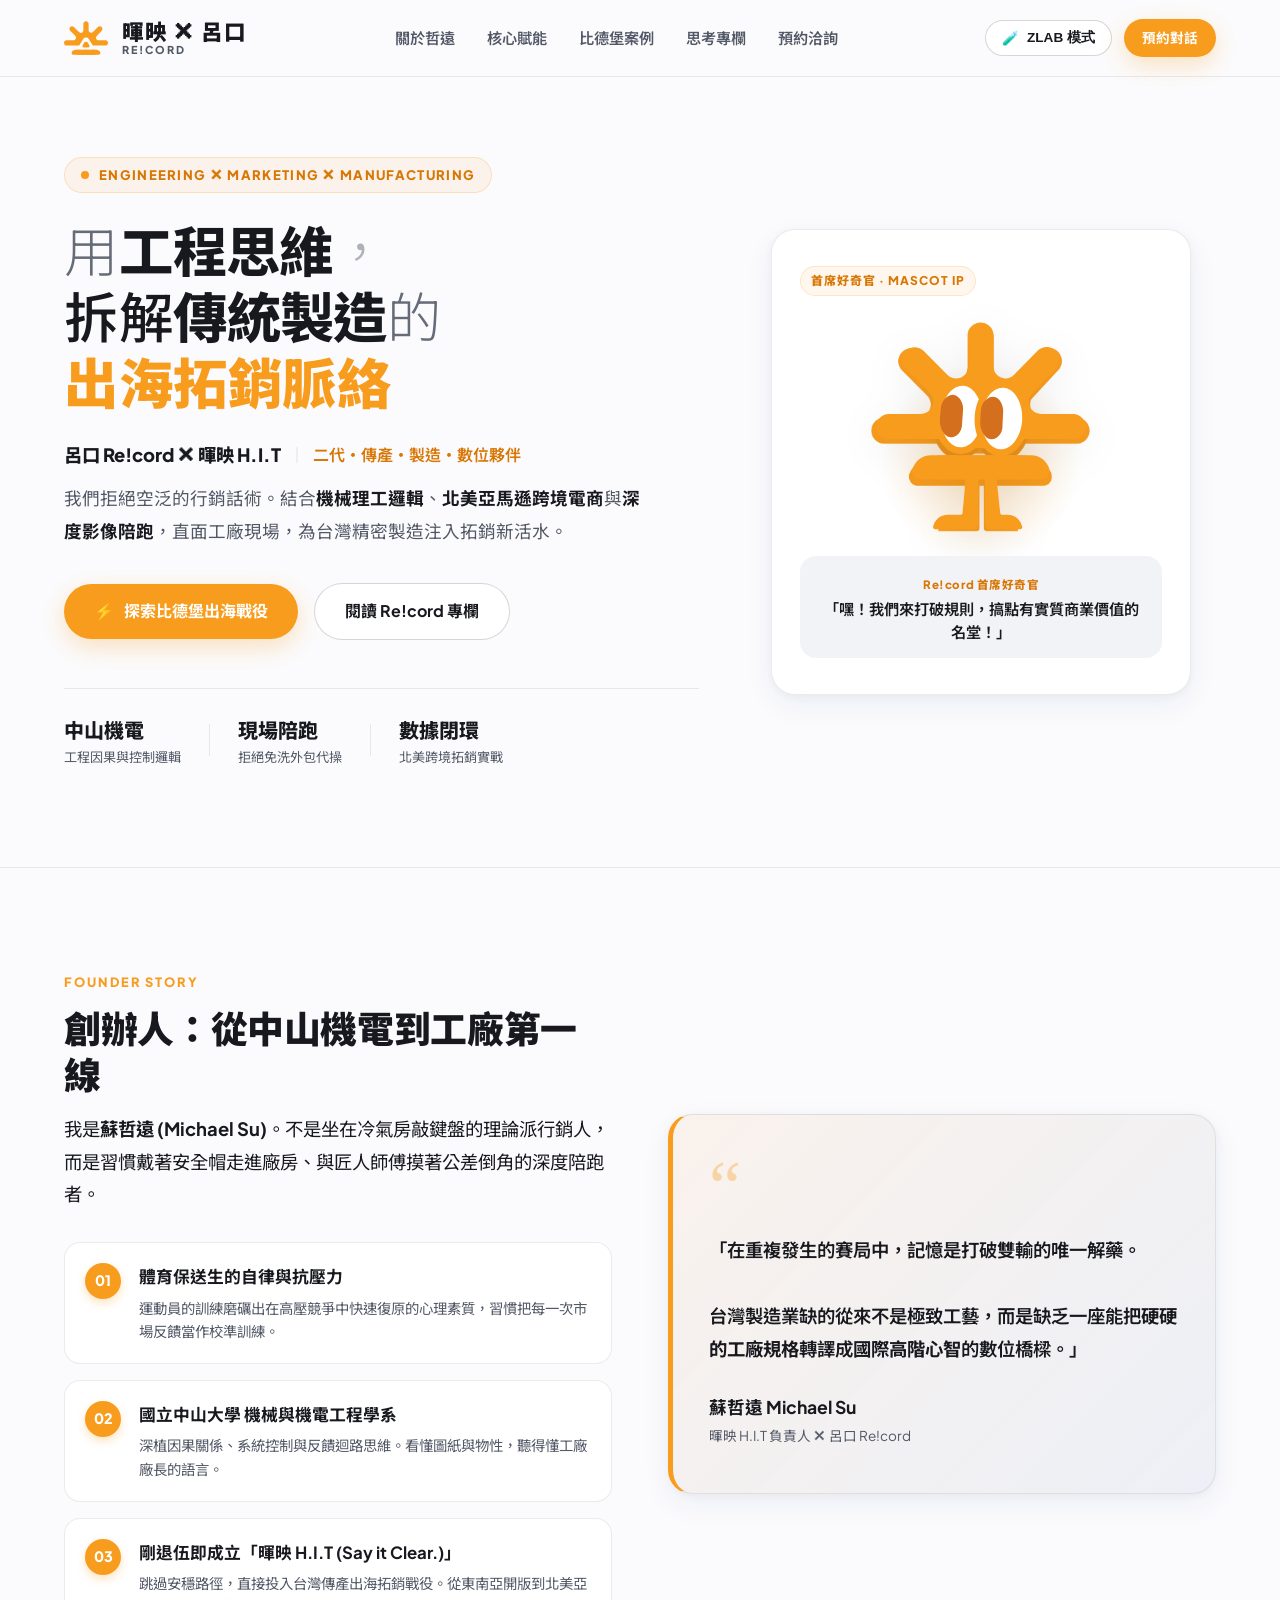
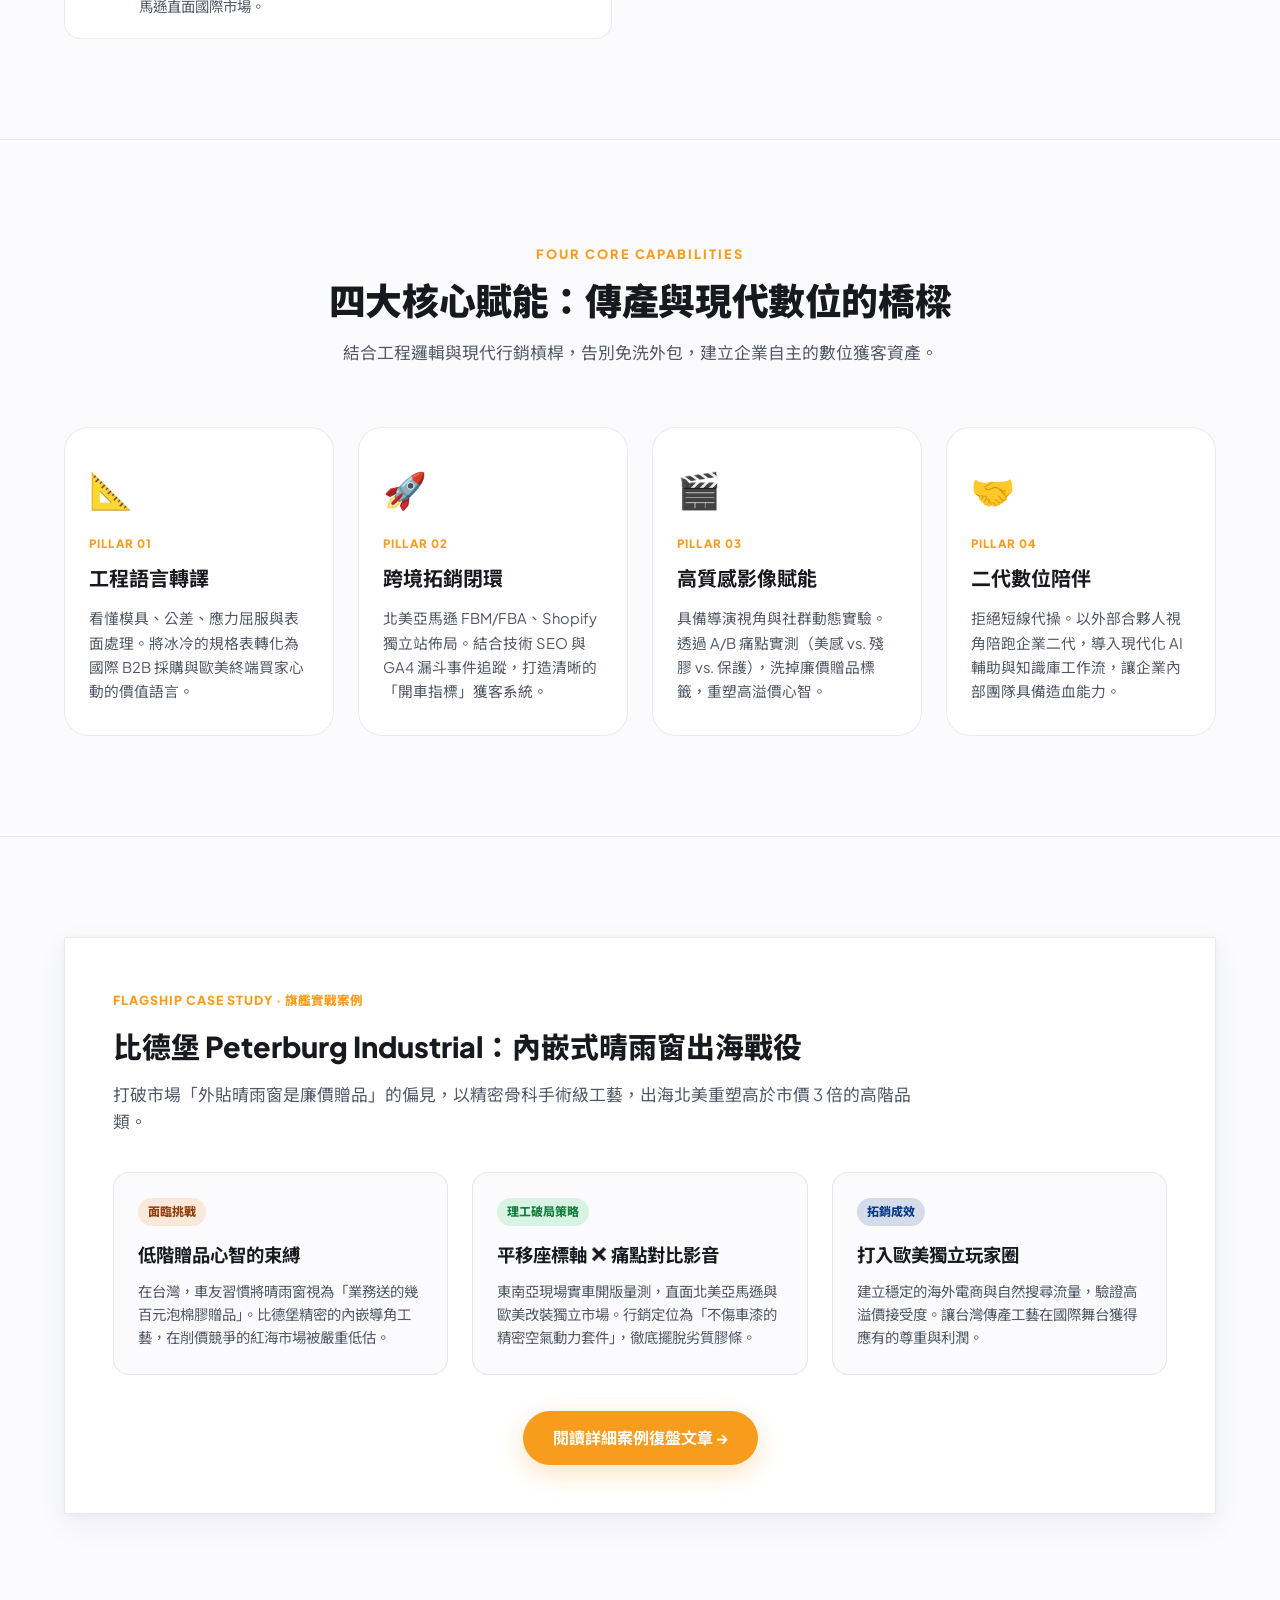
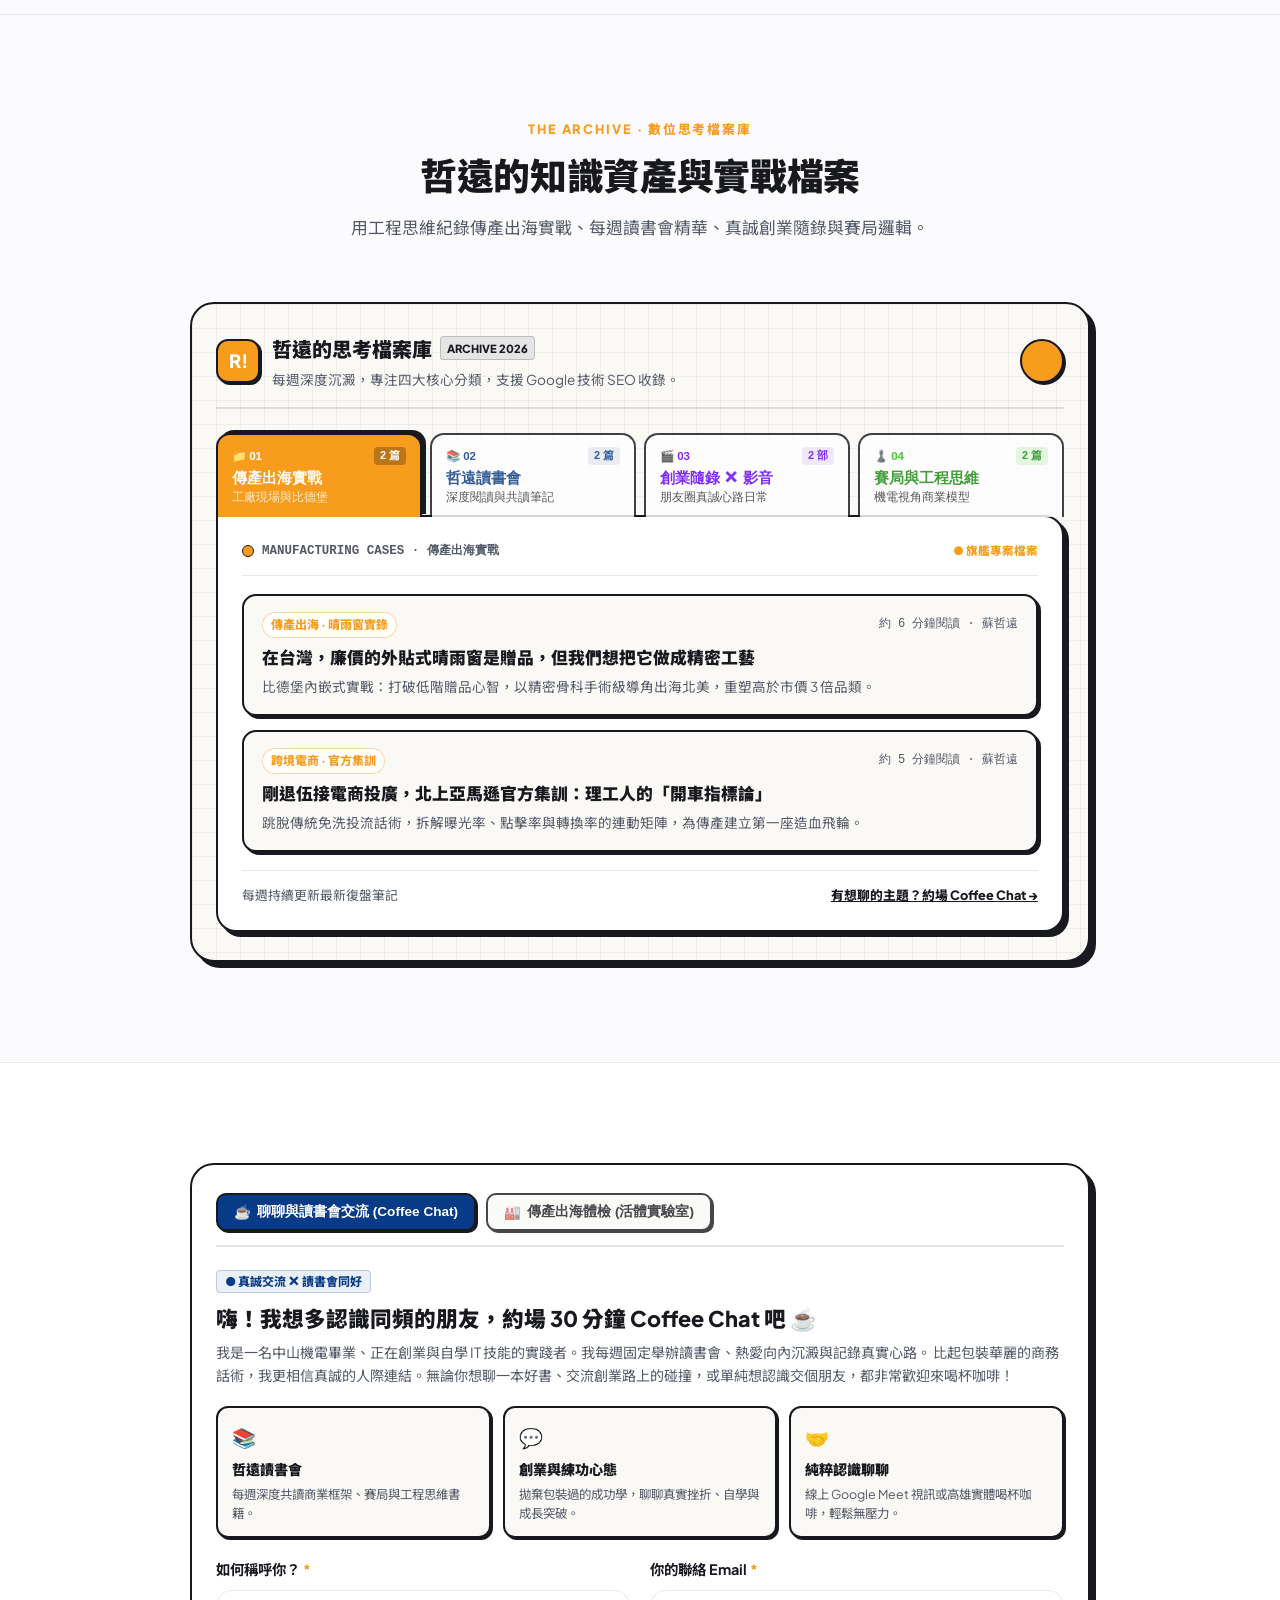
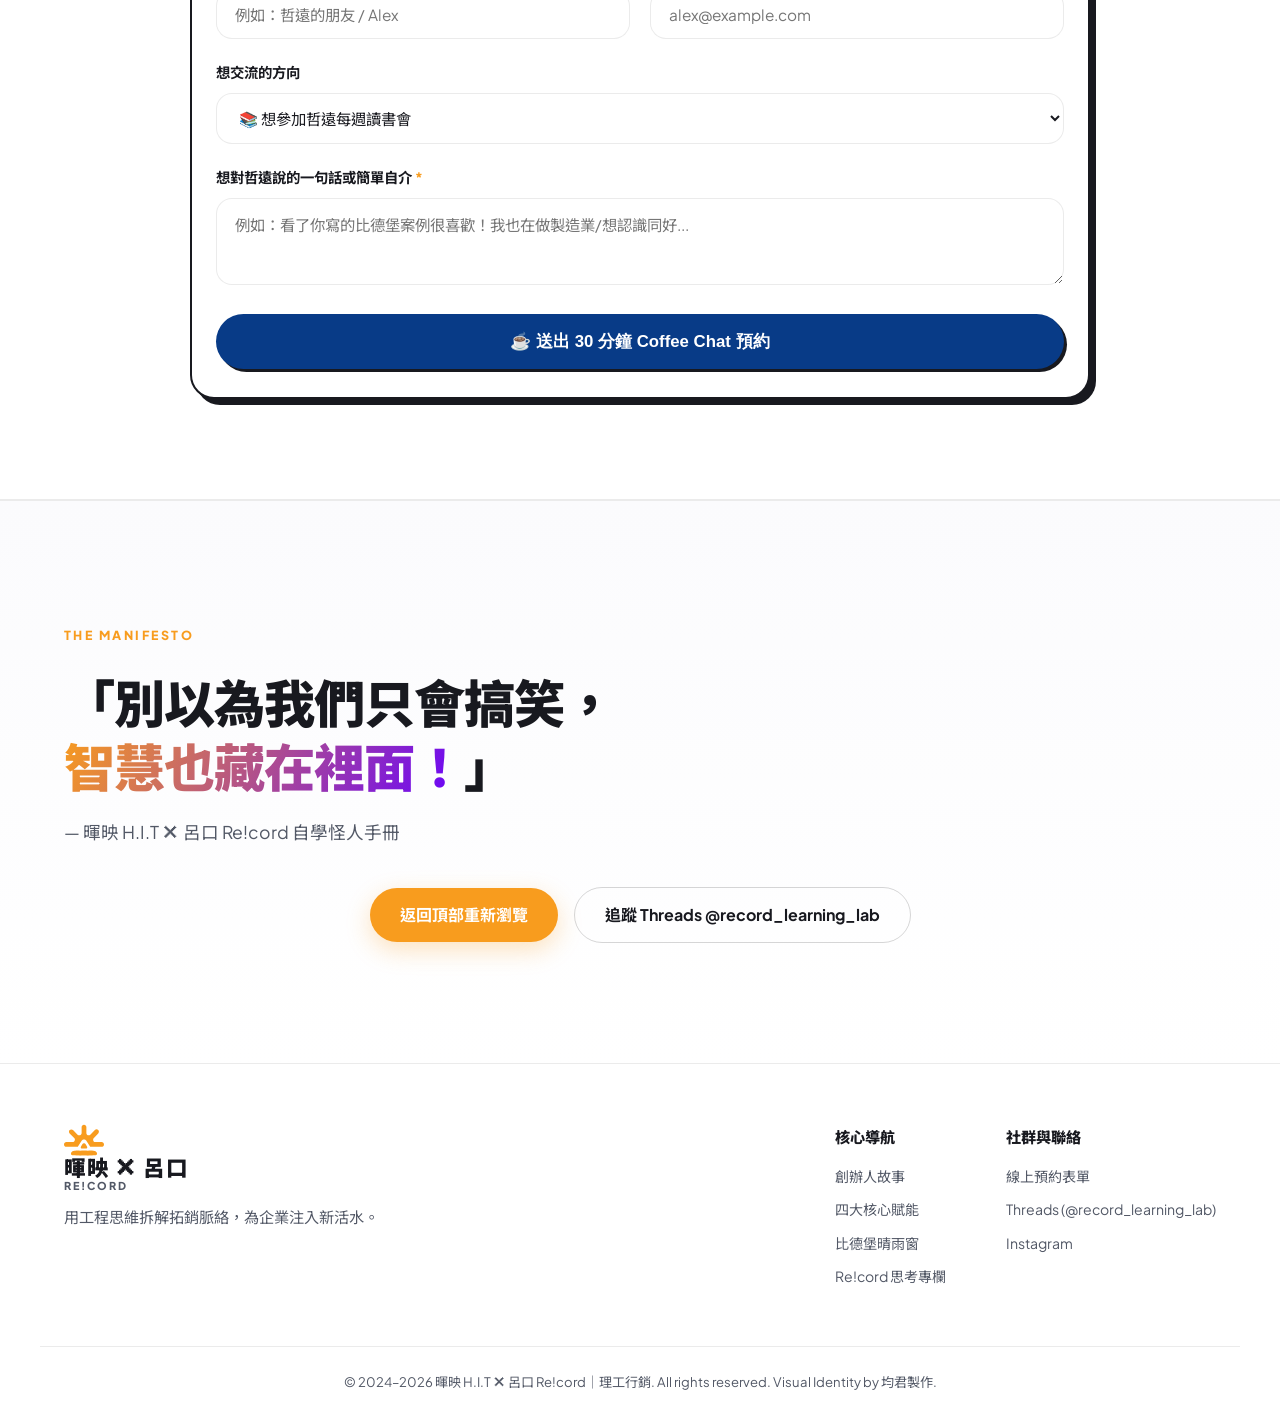
==== index.html @ 62c05c5e "feat: 升級純靜態檔案庫卡片與行動版極致排版，完善文章撰寫模板與防快取標籤" ====
<!DOCTYPE html>
<html lang="zh-TW" data-theme="default">
<head>
  <!-- Google tag (gtag.js) -->
  <script async src="https://www.googletagmanager.com/gtag/js?id=G-DYWP7N2YR2"></script>
  <script>
    window.dataLayer = window.dataLayer || [];
    function gtag(){dataLayer.push(arguments);}
    gtag('js', new Date());

    gtag('config', 'G-DYWP7N2YR2');
  </script>

  <meta charset="UTF-8">
  <meta name="viewport" content="width=device-width, initial-scale=1.0">
  <title>暉映 H.I.T ✕ 呂口 Re!cord ｜ 用工程思維拆解傳統製造出海脈絡 · 蘇哲遠</title>
  <meta name="description" content="呂口 Re!cord（蘇哲遠）與暉映 H.I.T 官方基地。結合中山機電理工邏輯、北美亞馬遜跨境電商與深度影像陪跑，為台灣傳產製造業注入拓銷新活水。">
  <meta name="keywords" content="理工行銷, 呂口, Re!cord, 蘇哲遠, 暉映 HIT, 傳產轉型, 亞馬遜出海, 比德堡晴雨窗, 製造業行銷">
  <meta name="robots" content="index, follow, max-image-preview:large">
  <link rel="canonical" href="https://michael040448-record.github.io/hueiin-return/">
  
  <!-- Open Graph / 社群分享標籤 -->
  <meta property="og:type" content="website">
  <meta property="og:url" content="https://michael040448-record.github.io/hueiin-return/">
  <meta property="og:title" content="暉映 H.I.T ✕ 呂口 Re!cord ｜ 用工程思維拆解傳統製造出海脈絡">
  <meta property="og:description" content="結合機械工程邏輯、北美亞馬遜跨境電商與深度影像陪跑，為台灣傳統製造業注入拓銷新活水。">
  <meta property="og:site_name" content="呂口 Re!cord ✕ 暉映 H.I.T">
  <meta property="og:image" content="https://michael040448-record.github.io/hueiin-return/ip%20orange-02.png">

  <!-- Google 搜尋結構化資料 (JSON-LD) -->
  <script type="application/ld+json">
  {
    "@context": "https://schema.org",
    "@type": "ProfessionalService",
    "name": "暉映 H.I.T ✕ 呂口 Re!cord",
    "alternateName": "HUEIIN TURN",
    "url": "https://michael040448-record.github.io/hueiin-return/",
    "logo": "https://michael040448-record.github.io/hueiin-return/logo_official.svg",
    "image": "https://michael040448-record.github.io/hueiin-return/ip%20orange-02.png",
    "description": "結合機械工程邏輯、北美亞馬遜跨境電商與深度影像陪跑，為台灣傳統製造業注入拓銷新活水。",
    "founder": {
      "@type": "Person",
      "name": "蘇哲遠",
      "alternateName": "Michael Su",
      "jobTitle": "暉映 H.I.T 負責人 / 理工行銷顧問"
    },
    "sameAs": [
      "https://www.threads.com/@record_learning_lab",
      "https://www.instagram.com/record_learning_lab"
    ]
  }
  </script>

  <link rel="preconnect" href="https://fonts.googleapis.com">
  <link rel="preconnect" href="https://fonts.gstatic.com" crossorigin>
  <link href="https://fonts.googleapis.com/css2?family=Noto+Sans+TC:wght@300;400;500;700;900&family=Plus+Jakarta+Sans:wght@400;500;600;700;800;900&display=swap" rel="stylesheet">
  <link rel="stylesheet" href="style.css?v=20260929_03">
  <!-- 預先載入首屏吉祥物標準圖片 (LCP 最佳化加速) -->
  <link rel="preload" as="image" href="mascot-lcp.png" fetchpriority="high">
</head>
<body>

  <!-- 頂部導覽列 -->
  <header class="navbar" id="navbar">
    <div class="container nav-container">
      <a href="#" class="nav-logo" aria-label="暉映 H.I.T 首頁">
        <svg class="brand-symbol" viewBox="0 0 339.33 258.83">
          <use href="#logoDef" />
        </svg>
        <div class="logo-text-group">
          <span class="logo-cn">暉映 ✕ 呂口</span>
          <span class="logo-en">RE!CORD</span>
        </div>
      </a>

      <nav class="nav-menu" id="navMenu">
        <a href="#about" class="nav-link">關於哲遠</a>
        <a href="#services" class="nav-link">核心賦能</a>
        <a href="#casestudy" class="nav-link">比德堡案例</a>
        <a href="#records" class="nav-link">思考專欄</a>
        <a href="#contact" class="nav-link">預約洽詢</a>
        <a href="#contact" class="btn btn-primary btn-sm mobile-menu-cta">預約對話</a>
      </nav>

      <div class="nav-actions">
        <!-- 雙模式切換按鈕 -->
        <button id="themeToggle" class="theme-toggle-btn" title="切換日常模式 / ZLAB 實驗室模式" aria-label="切換主題模式">
          <span class="toggle-icon">🧪</span>
          <span class="toggle-text">ZLAB 模式</span>
        </button>
        <a href="#contact" class="btn btn-primary btn-sm nav-cta-btn">
          預約對話
        </a>
        <button class="mobile-menu-toggle" id="mobileToggle" aria-label="開啟選單">
          <span></span><span></span><span></span>
        </button>
      </div>
    </div>
  </header>

  <main>
    <!-- HERO 主視覺區塊 -->
    <section class="hero-section">
      <div class="container hero-container">
        <div class="hero-content">
          <div class="hero-badge">
            <span class="pulse-dot"></span>
            <span class="badge-text">ENGINEERING ✕ MARKETING ✕ MANUFACTURING</span>
          </div>
          <h1 class="hero-title">
            <span class="title-light">用</span><span class="title-heavy">工程思維</span><span class="title-punct">，</span><br>
            <span class="title-medium">拆解</span><span class="title-heavy">傳統製造</span><span class="title-light">的</span><br>
            <span class="accent-text title-black">出海拓銷脈絡</span>
          </h1>
          <div class="hero-desc">
            <div class="hero-brand-line">
              <strong class="hero-brand-name">呂口 Re!cord ✕ 暉映 H.I.T</strong>
              <span class="hero-brand-divider">｜</span>
              <span class="hero-brand-partner">二代・傳產・製造・數位夥伴</span>
            </div>
            <p class="hero-desc-text">
              我們拒絕空泛的行銷話術。結合<strong>機械理工邏輯</strong>、<strong>北美亞馬遜跨境電商</strong>與<strong>深度影像陪跑</strong>，直面工廠現場，為台灣精密製造注入拓銷新活水。
            </p>
          </div>
          <div class="hero-cta-group">
            <a href="#casestudy" class="btn btn-primary">
              <span class="btn-icon">⚡</span> 探索比德堡出海戰役
            </a>
            <a href="#records" class="btn btn-secondary">
              閱讀 Re!cord 專欄
            </a>
          </div>
          <div class="hero-stats">
            <div class="stat-item">
              <span class="stat-num">中山機電</span>
              <span class="stat-label">工程因果與控制邏輯</span>
            </div>
            <div class="stat-divider"></div>
            <div class="stat-item">
              <span class="stat-num">現場陪跑</span>
              <span class="stat-label">拒絕免洗外包代操</span>
            </div>
            <div class="stat-divider"></div>
            <div class="stat-item">
              <span class="stat-num">數據閉環</span>
              <span class="stat-label">北美跨境拓銷實戰</span>
            </div>
          </div>
        </div>

        <!-- 互動吉祥物區塊 (均君原創高精度向量版 + 眼球游標追蹤) -->
        <div class="hero-mascot-wrapper">
          <div class="mascot-card">
            <div class="mascot-glow"></div>

            <div class="mascot-card-header">
              <span class="mascot-badge-tag">首席好奇官 · MASCOT IP</span>
            </div>

            <!-- 均君原創靈動版 (標準 LCP 圖片底圖 + 向量眼球游標追蹤) -->
            <div class="mascot-svg-view" id="mascotSvgView">
              <img src="mascot-lcp.png" 
                   alt="暉映 ✕ 呂口 首席好奇官吉祥物" 
                   class="mascot-lcp-img" 
                   width="411" 
                   height="406" 
                   fetchpriority="high" 
                   decoding="async">
              <svg class="interactive-mascot" id="mascotSvg" viewBox="0 0 410.49 405.61" xmlns="http://www.w3.org/2000/svg" aria-hidden="true">
                <g transform="translate(-336.43, 788.82) scale(1, -1)">
                  <!-- 身體與耳朵頂部火花 -->
                  <path d="M 572.02 562.57 L 559.56 585.23 C 551.79 599.38, 531.57 599.38, 523.79 585.23 L 511.33 562.57 C 506.84 554.41, 512.71 544.39, 521.99 544.39 L 561.37 544.39 C 570.64 544.39, 576.51 554.41, 572.02 562.57 Z" fill="var(--accent-primary, #EB8626)" />
                  <path d="M 564.87 531.58 L 520.1 531.58 C 506.92 531.58, 494.78 523.58, 488.39 510.68 L 488.39 510.68 C 483.07 499.93, 490.03 486.74, 501.02 486.74 L 583.95 486.74 C 594.94 486.74, 601.9 499.93, 596.58 510.68 L 596.58 510.68 C 590.19 523.58, 578.05 531.58, 564.87 531.58 Z" fill="var(--accent-primary, #EB8626)" />
                  <path d="M 635.86 531.58 L 591.1 531.58 C 577.92 531.58, 565.77 523.58, 559.39 510.68 L 559.39 510.68 C 554.07 499.93, 561.03 486.74, 572.02 486.74 L 654.95 486.74 C 665.94 486.74, 672.89 499.93, 667.57 510.68 L 667.57 510.68 C 661.19 523.58, 649.05 531.58, 635.86 531.58 Z" fill="var(--accent-primary, #EB8626)" />
                  <path d="M 492.25 531.58 L 447.49 531.58 C 434.3 531.58, 422.16 523.58, 415.78 510.68 L 415.78 510.68 C 410.46 499.93, 417.41 486.74, 428.41 486.74 L 511.33 486.74 C 522.32 486.74, 529.28 499.93, 523.96 510.68 L 523.96 510.68 C 517.58 523.58, 505.43 531.58, 492.25 531.58 Z" fill="var(--accent-primary, #EB8626)" />
                  <path d="M 625.82 486.74 h -165.74 v 44.84 h 165.74 Z Z" fill="var(--accent-primary, #EB8626)" />
                  <path d="M 713.7 608.63 L 653.77 608.63 C 636.74 608.63, 626.75 625.69, 631.9 639.93 C 631.9 639.94, 631.9 639.94, 631.89 639.94 C 632.95 641.82, 634.35 643.68, 636.11 645.47 L 680.54 693.46 C 689.61 702.65, 689.61 717.55, 680.54 726.74 L 680.54 726.75 C 671.48 735.94, 656.78 735.94, 647.71 726.75 L 603.28 681.7 C 598.12 676.46, 592.03 674.44, 586.3 674.87 C 586.3 674.85, 586.3 674.84, 586.3 674.82 C 575.11 675.76, 564.89 684.76, 564.89 698.07 L 564.89 755.46 C 564.89 768.36, 554.5 778.82, 541.68 778.82 L 541.67 778.82 C 528.85 778.82, 518.46 768.36, 518.46 755.46 L 518.46 698.07 C 518.46 677.26, 493.45 666.84, 478.83 681.55 L 434.4 726.26 C 425.33 735.38, 410.63 735.38, 401.57 726.26 L 401.57 726.26 C 392.5 717.14, 392.5 702.35, 401.57 693.22 L 446 648.51 C 460.62 633.8, 450.26 608.63, 429.58 608.63 L 369.65 608.63 C 356.83 608.63, 346.43 598.18, 346.43 585.27 L 346.43 585.27 C 346.43 572.37, 356.83 561.91, 369.65 561.91 L 465.59 561.91 L 472.11 561.91 L 481.23 561.91 L 481.23 561.91 L 518.65 621.69 C 529.33 638.73, 554.02 638.73, 564.7 621.69 L 602.12 561.91 L 602.18 561.91 L 602.88 561.91 L 606.84 561.91 L 611.49 561.91 L 614.61 561.91 L 653.76 561.91 L 713.7 561.91 C 726.52 561.91, 736.92 572.37, 736.92 585.27 L 736.92 585.27 C 736.92 598.18, 726.52 608.63, 713.7 608.63 Z" fill="var(--accent-primary, #EB8626)" />

                  <!-- 左眼眼白與邊框 -->
                  <path d="M 461 605.9 C 459.3 570.69, 477.77 541.17, 502.27 539.97 C 526.77 538.77, 548.01 566.34, 549.72 601.55 C 551.42 636.77, 532.95 666.29, 508.45 667.49 C 483.95 668.69, 462.71 641.12, 461 605.9 Z" fill="#FFFFFF" />
                  <path d="M 506.91 661.17 C 497.63 661.17, 488.55 655.99, 481.21 646.47 C 473.04 635.86, 468.12 621.34, 467.35 605.6 C 465.82 573.94, 481.62 547.35, 502.58 546.32 C 512.27 545.84, 521.85 551.05, 529.5 560.99 C 537.68 571.6, 542.6 586.12, 543.37 601.86 C 544.9 633.52, 529.09 660.11, 508.14 661.14 C 507.73 661.16, 507.32 661.17, 506.91 661.17 M 503.84 533.57 C 503.21 533.57, 502.59 533.58, 501.96 533.61 C 474 534.99, 452.78 567.56, 454.65 606.21 C 455.54 624.53, 461.39 641.58, 471.14 654.23 C 481.41 667.57, 494.81 674.52, 508.76 673.84 C 536.72 672.47, 557.94 639.91, 556.07 601.25 C 555.18 582.93, 549.33 565.88, 539.58 553.22 C 529.77 540.49, 517.14 533.57, 503.84 533.57 Z" fill="var(--accent-primary, #EB8626)" />

                  <!-- 右眼眼白與邊框 -->
                  <path d="M 536.18 602.22 C 534.48 567, 552.95 537.48, 577.45 536.28 C 601.95 535.08, 623.19 562.65, 624.9 597.87 C 626.6 633.08, 608.13 662.6, 583.63 663.8 C 559.13 665.01, 537.89 637.43, 536.18 602.22 Z" fill="#FFFFFF" />
                  <path d="M 582.09 657.48 C 572.81 657.48, 563.73 652.3, 556.39 642.78 C 548.22 632.17, 543.3 617.66, 542.53 601.91 C 541 570.25, 556.8 543.66, 577.76 542.63 C 587.45 542.18, 597.03 547.36, 604.68 557.3 C 612.86 567.91, 617.78 582.43, 618.55 598.18 C 620.08 629.83, 604.27 656.42, 583.32 657.45 C 582.91 657.47, 582.5 657.48, 582.09 657.48 M 579.02 529.88 C 578.39 529.88, 577.77 529.9, 577.14 529.93 C 549.18 531.3, 527.96 563.87, 529.83 602.53 C 530.72 620.84, 536.57 637.9, 546.32 650.55 C 556.59 663.88, 569.99 670.83, 583.94 670.16 C 611.9 668.79, 633.12 636.22, 631.25 597.56 C 630.36 579.24, 624.51 562.19, 614.76 549.54 C 604.95 536.81, 592.32 529.88, 579.02 529.88 Z" fill="var(--accent-primary, #EB8626)" />

                  <!-- 左眼瞳孔 (由滑鼠追蹤) -->
                  <g id="leftPupil">
                    <path class="mascot-pupil" d="M 485.43 564.96 C 485.43 564.96, 484.93 565, 484.93 565 C 471.38 565.97, 464.83 584.47, 464.88 595.77 C 464.91 602.01, 465.78 608.38, 466.28 614.44 C 466.78 620.43, 467.38 626.59, 470.69 631.77 C 474.84 638.27, 482.35 644.7, 490.55 644.11 C 490.55 644.11, 491.05 644.08, 491.05 644.08 C 501.57 643.32, 509.04 627.76, 508.29 617.17 L 506.07 585.95 C 505.32 575.37, 495.95 564.21, 485.43 564.96 Z" fill="#D36F1D" />
                  </g>

                  <!-- 右眼瞳孔 (由滑鼠追蹤) -->
                  <g id="rightPupil">
                    <path class="mascot-pupil" d="M 561.4 561.42 C 561.4 561.42, 560.9 561.44, 560.9 561.44 C 547.33 562.11, 540.36 580.46, 540.16 591.76 C 540.05 597.99, 540.77 604.38, 541.14 610.45 C 541.51 616.45, 541.97 622.62, 545.15 627.87 C 549.16 634.47, 556.52 641.07, 564.74 640.66 C 564.74 640.66, 565.23 640.64, 565.23 640.64 C 575.77 640.12, 583.59 624.73, 583.07 614.13 L 581.56 582.87 C 581.05 572.27, 571.93 560.9, 561.4 561.42 Z" fill="#D36F1D" />
                  </g>

                  <!-- 雙腳基座 -->
                  <path d="M 591.55 420.59 L 581.36 420.59 C 579.45 420.59, 577.85 422.01, 577.66 423.91 C 574.37 455.57, 568.25 502.44, 571.03 517.91 C 571.35 519.69, 567.26 521.41, 565.57 522.04 L 553.82 521.09 C 551.39 521.99, 548.8 521.22, 548.8 518.62 L 548.8 405.7 C 548.8 398.8, 554.39 393.21, 561.3 393.21 L 561.68 393.21 L 574.5 393.21 L 614.9 393.21 C 617.13 393.21, 618.95 395.18, 618.61 397.39 C 616.59 410.53, 605.24 420.59, 591.55 420.59 Z" fill="var(--accent-primary, #EB8626)" />
                  <path d="M 507.26 423.9 C 507.05 422.01, 505.46 420.59, 503.55 420.59 L 479.32 420.59 C 465.62 420.59, 454.27 410.53, 452.26 397.39 C 451.92 395.18, 453.73 393.21, 455.97 393.21 L 510.35 393.21 L 523.36 393.21 L 524.27 393.21 C 531.17 393.21, 536.76 398.8, 536.76 405.7 L 536.76 518.66 C 536.76 521.25, 528.02 523.05, 525.59 522.17 L 514.33 522.03 C 512.62 521.41, 511.61 519.67, 511.94 517.88 C 514.77 502.37, 510.61 455.54, 507.26 423.9 Z" fill="var(--accent-primary, #EB8626)" />
                </g>
              </svg>
            </div>

            <div class="mascot-dialogue">
              <span class="dialogue-tag">Re!cord 首席好奇官</span>
              <p id="mascotMessage">「嘿！我們來打破規則，搞點有實質商業價值的名堂！」</p>
            </div>
          </div>
        </div>
      </div>

      <canvas id="sparkCanvas" style="display: none;"></canvas>
    </section>

    <!-- 創辦人故事區塊 (ABOUT MICHAEL SU) -->
    <section class="section about-section" id="about">
      <div class="container">
        <div class="grid-2col align-center">
          <div class="about-narrative">
            <span class="section-subtitle">FOUNDER STORY</span>
            <h2 class="section-title">創辦人：從中山機電到工廠第一線</h2>
            <p class="body-lead">
              我是<strong>蘇哲遠 (Michael Su)</strong>。不是坐在冷氣房敲鍵盤的理論派行銷人，而是習慣戴著安全帽走進廠房、與匠人師傅摸著公差倒角的深度陪跑者。
            </p>
            <div class="story-timeline">
              <div class="timeline-card">
                <div class="timeline-badge">01</div>
                <div>
                  <h3 class="timeline-heading">體育保送生的自律與抗壓力</h3>
                  <p>運動員的訓練磨礪出在高壓競爭中快速復原的心理素質，習慣把每一次市場反饋當作校準訓練。</p>
                </div>
              </div>
              <div class="timeline-card">
                <div class="timeline-badge">02</div>
                <div>
                  <h3 class="timeline-heading">國立中山大學 機械與機電工程學系</h3>
                  <p>深植因果關係、系統控制與反饋迴路思維。看懂圖紙與物性，聽得懂工廠廠長的語言。</p>
                </div>
              </div>
              <div class="timeline-card">
                <div class="timeline-badge">03</div>
                <div>
                  <h3 class="timeline-heading">剛退伍即成立「暉映 H.I.T (Say it Clear.)」</h3>
                  <p>跳過安穩路徑，直接投入台灣傳產出海拓銷戰役。從東南亞開版到北美亞馬遜直面國際市場。</p>
                </div>
              </div>
            </div>
          </div>
          <div class="about-quote-box">
            <div class="quote-card">
              <span class="quote-symbol">“</span>
              <p class="quote-text">
                「在重複發生的賽局中，記憶是打破雙輸的唯一解藥。<br><br>
                台灣製造業缺的從來不是極致工藝，而是缺乏一座能把<strong>硬硬的工廠規格</strong>轉譯成<strong>國際高階心智</strong>的數位橋樑。」
              </p>
              <div class="quote-author">
                <strong>蘇哲遠 Michael Su</strong>
                <span>暉映 H.I.T 負責人 ✕ 呂口 Re!cord</span>
              </div>
            </div>
          </div>
        </div>
      </div>
    </section>

    <!-- 四大核心賦能區塊 (CORE CAPABILITIES) -->
    <section class="section services-section" id="services">
      <div class="container">
        <div class="section-header text-center">
          <span class="section-subtitle">FOUR CORE CAPABILITIES</span>
          <h2 class="section-title">四大核心賦能：傳產與現代數位的橋樑</h2>
          <p class="section-desc">結合工程邏輯與現代行銷槓桿，告別免洗外包，建立企業自主的數位獲客資產。</p>
        </div>

        <div class="services-grid">
          <div class="service-card">
            <div class="service-icon">📐</div>
            <div class="service-tag">PILLAR 01</div>
            <h3>工程語言轉譯</h3>
            <p>
              看懂模具、公差、應力屈服與表面處理。將冰冷的規格表轉化為國際 B2B 採購與歐美終端買家心動的價值語言。
            </p>
          </div>

          <div class="service-card">
            <div class="service-icon">🚀</div>
            <div class="service-tag">PILLAR 02</div>
            <h3>跨境拓銷閉環</h3>
            <p>
              北美亞馬遜 FBM/FBA、Shopify 獨立站佈局。結合技術 SEO 與 GA4 漏斗事件追蹤，打造清晰的「開車指標」獲客系統。
            </p>
          </div>

          <div class="service-card">
            <div class="service-icon">🎬</div>
            <div class="service-tag">PILLAR 03</div>
            <h3>高質感影像賦能</h3>
            <p>
              具備導演視角與社群動態實驗。透過 A/B 痛點實測（美感 vs. 殘膠 vs. 保護），洗掉廉價贈品標籤，重塑高溢價心智。
            </p>
          </div>

          <div class="service-card">
            <div class="service-icon">🤝</div>
            <div class="service-tag">PILLAR 04</div>
            <h3>二代數位陪伴</h3>
            <p>
              拒絕短線代操。以外部合夥人視角陪跑企業二代，導入現代化 AI 輔助與知識庫工作流，讓企業內部團隊具備造血能力。
            </p>
          </div>
        </div>
      </div>
    </section>

    <!-- 旗艦案例：比德堡出海戰役 (CASE STUDY) -->
    <section class="section casestudy-section" id="casestudy">
      <div class="container">
        <div class="casestudy-banner">
          <div class="casestudy-header">
            <span class="case-tag">FLAGSHIP CASE STUDY · 旗艦實戰案例</span>
            <h2 class="case-title">比德堡 Peterburg Industrial：內嵌式晴雨窗出海戰役</h2>
            <p class="case-lead">
              打破市場「外貼晴雨窗是廉價贈品」的偏見，以精密骨科手術級工藝，出海北美重塑高於市價 3 倍的高階品類。
            </p>
          </div>

          <div class="case-body-grid">
            <div class="case-card problem-card">
              <span class="card-status-badge badge-warning">面臨挑戰</span>
              <h3>低階贈品心智的束縛</h3>
              <p>
                在台灣，車友習慣將晴雨窗視為「業務送的幾百元泡棉膠贈品」。比德堡精密的內嵌導角工藝，在削價競爭的紅海市場被嚴重低估。
              </p>
            </div>

            <div class="case-card solution-card">
              <span class="card-status-badge badge-success">理工破局策略</span>
              <h3>平移座標軸 ✕ 痛點對比影音</h3>
              <p>
                東南亞現場實車開版量測，直面北美亞馬遜與歐美改裝獨立市場。行銷定位為「不傷車漆的精密空氣動力套件」，徹底擺脫劣質膠條。
              </p>
            </div>

            <div class="case-card result-card">
              <span class="card-status-badge badge-accent">拓銷成效</span>
              <h3>打入歐美獨立玩家圈</h3>
              <p>
                建立穩定的海外電商與自然搜尋流量，驗證高溢價接受度。讓台灣傳產工藝在國際舞台獲得應有的尊重與利潤。
              </p>
            </div>
          </div>

          <div class="case-action-bar">
            <a href="records/car-window-deflector.html" class="btn btn-primary">
              閱讀詳細案例復盤文章 →
            </a>
          </div>
        </div>
      </div>
    </section>

    <!-- 哲遠思考檔案庫 (THE ARCHIVE · 4 大實體資料夾) -->
    <section class="section records-section" id="records">
      <div class="container">
        <div class="section-header text-center">
          <span class="section-subtitle">THE ARCHIVE · 數位思考檔案庫</span>
          <h2 class="section-title">哲遠的知識資產與實戰檔案</h2>
          <p class="section-desc">
            用工程思維紀錄傳產出海實戰、每週讀書會精華、真誠創業隨錄與賽局邏輯。
          </p>
        </div>

        <div class="archive-wrapper">
          <!-- 頂部標誌 + 吉祥物互動 -->
          <div class="archive-top-header">
            <div style="display: flex; align-items: center; gap: 12px;">
              <div class="archive-brand-badge">R!</div>
              <div class="archive-title-group">
                <h3>哲遠的思考檔案庫 <span style="font-size: 0.7rem; background: #e5e5e5; padding: 2px 6px; border-radius: 4px; border: 1px solid rgba(24,25,31,0.2);">ARCHIVE 2026</span></h3>
                <p>每週深度沉澱，專注四大核心分類，支援 Google 技術 SEO 收錄。</p>
              </div>
            </div>
            <div style="position: relative; cursor: pointer;" id="archiveMascotTrigger" title="點擊跟小怪人打招呼！">
              <div style="width: 44px; height: 44px; border-radius: 50%; background: #f89c1e; border: 2px solid #18191f; box-shadow: 2px 2px 0px #18191f; display: flex; align-items: center; justify-content: center; overflow: hidden; transition: transform 0.2s;" id="archiveMascotHead">
                <svg viewBox="0 0 410.49 405.61" style="width: 32px; height: 32px;">
                  <use href="#mascotSvgView" />
                </svg>
              </div>
            </div>
          </div>

          <!-- 4 大標籤耳朵 (Folder Tabs) -->
          <div class="archive-tabs-grid" id="archiveTabs">
            <button class="tab-ear-btn active" data-folder="cases" id="tabEarCases" style="background-color: #f89c1e; color: #ffffff;">
              <div class="tab-top-meta">
                <span>📁 01</span>
                <span class="tab-count-pill" style="background: rgba(0,0,0,0.25); color: #fff;">2 篇</span>
              </div>
              <div class="tab-title-text">傳產出海實戰</div>
              <div class="tab-desc-text">工廠現場與比德堡</div>
            </button>

            <button class="tab-ear-btn" data-folder="books" id="tabEarBooks">
              <div class="tab-top-meta">
                <span style="color: #083b87;">📚 02</span>
                <span class="tab-count-pill" style="color: #083b87; background: rgba(8,59,135,0.1);">2 篇</span>
              </div>
              <div class="tab-title-text" style="color: #083b87;">哲遠讀書會</div>
              <div class="tab-desc-text">深度閱讀與共讀筆記</div>
            </button>

            <button class="tab-ear-btn" data-folder="vlogs" id="tabEarVlogs">
              <div class="tab-top-meta">
                <span style="color: #6600ff;">🎬 03</span>
                <span class="tab-count-pill" style="color: #6600ff; background: rgba(102,0,255,0.1);">2 部</span>
              </div>
              <div class="tab-title-text" style="color: #6600ff;">創業隨錄 ✕ 影音</div>
              <div class="tab-desc-text">朋友圈真誠心路日常</div>
            </button>

            <button class="tab-ear-btn" data-folder="thinking" id="tabEarThinking">
              <div class="tab-top-meta">
                <span style="color: #21c110;">♟️ 04</span>
                <span class="tab-count-pill" style="color: #1b8a10; background: rgba(33,193,16,0.15);">2 篇</span>
              </div>
              <div class="tab-title-text" style="color: #1b8a10;">賽局與工程思維</div>
              <div class="tab-desc-text">機電視角商業模型</div>
            </button>
          </div>

          <!-- 資料夾展開本體 (Folder Body) -->
          <div class="archive-body-container" id="archiveFolderBody">
            <div class="archive-path-bar">
              <div style="display: flex; align-items: center; gap: 8px;">
                <span id="archiveFolderDot" style="width: 12px; height: 12px; border-radius: 50%; background: #f89c1e; border: 1.5px solid #18191f; display: inline-block;"></span>
                <span id="archiveFolderPath" class="archive-path-label">MANUFACTURING CASES · 傳產出海</span>
              </div>
              <span id="archiveFolderStatus" style="color: #f89c1e; font-weight: 800; font-size: 0.72rem;">● 旗艦專案檔案</span>
            </div>

            <!-- 01 傳產出海實戰 (預設顯示，100% 原生靜態 HTML 友善 SEO) -->
            <div class="archive-items-list archive-panel" id="panelCases">
              <a href="records/car-window-deflector.html" class="archive-card">
                <div class="archive-card-meta">
                  <span class="archive-card-tag" style="color: #f89c1e; border-color: rgba(248, 156, 30, 0.4);">傳產出海 · 晴雨窗實錄</span>
                  <span class="archive-card-time">約 6 分鐘閱讀 · 蘇哲遠</span>
                </div>
                <h3 class="archive-card-title">在台灣，廉價的外貼式晴雨窗是贈品，但我們想把它做成精密工藝</h3>
                <p class="archive-card-snippet">比德堡內嵌式實戰：打破低階贈品心智，以精密骨科手術級導角出海北美，重塑高於市價 3 倍品類。</p>
              </a>

              <a href="records/amazon-algorithm-log.html" class="archive-card">
                <div class="archive-card-meta">
                  <span class="archive-card-tag" style="color: #f89c1e; border-color: rgba(248, 156, 30, 0.4);">跨境電商 · 官方集訓</span>
                  <span class="archive-card-time">約 5 分鐘閱讀 · 蘇哲遠</span>
                </div>
                <h3 class="archive-card-title">剛退伍接電商投廣，北上亞馬遜官方集訓：理工人的「開車指標論」</h3>
                <p class="archive-card-snippet">跳脫傳統免洗投流話術，拆解曝光率、點擊率與轉換率的連動矩陣，為傳產建立第一座造血飛輪。</p>
              </a>
            </div>

            <!-- 02 哲遠讀書會 -->
            <div class="archive-items-list archive-panel" id="panelBooks" style="display: none;">
              <a href="records/article-template.html" class="archive-card">
                <div class="archive-card-meta">
                  <span class="archive-card-tag" style="color: #083b87; border-color: rgba(8, 59, 135, 0.4);">經典商管 · 鴻溝理論</span>
                  <span class="archive-card-time">讀書會第 14 期 · 約 8 分鐘</span>
                </div>
                <h3 class="archive-card-title">《跨越鴻溝》（Crossing the Chasm）：傳產二代在創新出海時，最容易踩空的死蔭幽谷</h3>
                <p class="archive-card-snippet">早期採用者與主流市場之間的致命斷層。如何用垂直利基點突破保守市場的信任防線？</p>
              </a>

              <a href="records/article-template.html" class="archive-card">
                <div class="archive-card-meta">
                  <span class="archive-card-tag" style="color: #083b87; border-color: rgba(8, 59, 135, 0.4);">商業思維 · 賽局定價</span>
                  <span class="archive-card-time">讀書會推薦必讀 · 約 7 分鐘</span>
                </div>
                <h3 class="archive-card-title">《競合理念》讀後感：不要跟對手打零和割喉戰，改寫賽局的五大要素 (PARTS)</h3>
                <p class="archive-card-snippet">製造業老闆最常問：「別人賣 300 我賣 900 怎麼贏？」這本書給出了數學級的優雅答案。</p>
              </a>
            </div>

            <!-- 03 創業隨錄 ✕ 影音 -->
            <div class="archive-items-list archive-panel" id="panelVlogs" style="display: none;">
              <a href="records/article-template.html" class="archive-card">
                <div class="archive-card-meta">
                  <span class="archive-card-tag" style="color: #6600ff; border-color: rgba(102, 0, 255, 0.4);">創業真誠隨錄 · 影音</span>
                  <span class="archive-card-time">🎬 影片時長 08:24 · 觀看記錄</span>
                </div>
                <h3 class="archive-card-title">【短影 01】中山機電退伍創立暉映的第一年：那些在工廠機台旁沒說出口的焦慮</h3>
                <p class="archive-card-snippet">拋棄包裝過的成功學光環，真實記錄創業初期的碰撞、與傳產長輩溝通的挫折，以及如何找回節奏。</p>
              </a>

              <a href="records/article-template.html" class="archive-card">
                <div class="archive-card-meta">
                  <span class="archive-card-tag" style="color: #6600ff; border-color: rgba(102, 0, 255, 0.4);">對話實錄 · 創業隨錄</span>
                  <span class="archive-card-time">🎬 影片時長 06:15 · 觀看記錄</span>
                </div>
                <h3 class="archive-card-title">【短影 02】為什麼我堅持每週辦讀書會？「向內沉澱」是我在浮躁市場裡唯一的護城河</h3>
                <p class="archive-card-snippet">不是為了打卡社交，而是為了在每天處理雜亂外部資訊時，保有一段絕對冷靜的深度思考時間。</p>
              </a>
            </div>

            <!-- 04 賽局與工程思維 -->
            <div class="archive-items-list archive-panel" id="panelThinking" style="display: none;">
              <a href="records/game-theory-memory.html" class="archive-card">
                <div class="archive-card-meta">
                  <span class="archive-card-tag" style="color: #21c110; border-color: rgba(33, 193, 16, 0.4);">思維模型 · 沉沒成本</span>
                  <span class="archive-card-time">約 7 分鐘閱讀 · 蘇哲遠</span>
                </div>
                <h3 class="archive-card-title">賽局、記憶與真實：大腦如何面對創傷與影像的膜</h3>
                <p class="archive-card-snippet">在重複發生的賽局中，記憶是打破雙輸困境的唯一解藥。理工人如何做人生與商業決策？</p>
              </a>

              <a href="records/article-template.html" class="archive-card">
                <div class="archive-card-meta">
                  <span class="archive-card-tag" style="color: #21c110; border-color: rgba(33, 193, 16, 0.4);">工程邏輯 · 營運閉環</span>
                  <span class="archive-card-time">約 4 分鐘閱讀 · 蘇哲遠</span>
                </div>
                <h3 class="archive-card-title">不用死背語法：為什麼創業家都該具備「系統架構級」的 IT 思維？</h3>
                <p class="archive-card-snippet">將公司業務流程視為一張大型狀態機，降低摩擦力、自動化沉澱資產，拒絕無效外包。</p>
              </a>
            </div>

            <div style="margin-top: 18px; padding-top: 14px; border-top: 1px solid rgba(24,25,31,0.1); display: flex; justify-content: space-between; align-items: center; font-size: 0.8rem; color: #525866;">
              <span>每週持續更新最新復盤筆記</span>
              <a href="#contact" style="font-weight: 800; color: #18191f; text-decoration: underline;">有想聊的主題？約場 Coffee Chat →</a>
            </div>
          </div>
        </div>
      </div>
    </section>

    <!-- 保持對話與獲客入口 (雙軌對話：Coffee Chat 優先 ✕ 傳產體檢活體實驗室) -->
    <section class="section contact-section" id="contact">
      <div class="container">
        <div class="dual-cta-box">
          
          <!-- 雙軌模式切換按鈕 -->
          <div class="cta-mode-tabs">
            <button type="button" id="btnModeCoffee" onclick="switchCtaMode('coffee')" class="cta-mode-btn active-coffee">
              <span>☕</span>
              <span>聊聊與讀書會交流 (Coffee Chat)</span>
            </button>
            <button type="button" id="btnModeBiz" onclick="switchCtaMode('biz')" class="cta-mode-btn inactive">
              <span>🏭</span>
              <span>傳產出海體檢 (活體實驗室)</span>
            </button>
          </div>

          <!-- 面板 1：Coffee Chat 預約 (預設優先主入口) -->
          <div id="ctaCoffeePanel">
            <div style="margin-bottom: 20px;">
              <span style="font-size: 0.75rem; font-weight: 800; color: #083b87; background: rgba(8,59,135,0.08); padding: 3px 8px; border-radius: 4px; border: 1px solid rgba(8,59,135,0.2);">● 真誠交流 ✕ 讀書會同好</span>
              <h2 style="font-size: 1.35rem; font-weight: 900; color: #18191f; margin: 8px 0 4px 0;">
                嗨！我想多認識同頻的朋友，約場 30 分鐘 Coffee Chat 吧 ☕
              </h2>
              <p style="font-size: 0.88rem; color: #525866; line-height: 1.6; margin: 0;">
                我是一名中山機電畢業、正在創業與自學 IT 技能的實踐者。我每週固定舉辦讀書會、熱愛向內沉澱與記錄真實心路。
                比起包裝華麗的商務話術，我更相信真誠的人際連結。無論你想聊一本好書、交流創業路上的碰撞，或單純想認識交個朋友，都非常歡迎來喝杯咖啡！
              </p>
            </div>

            <div class="cta-coffee-cards">
              <div class="cta-mini-card">
                <div style="font-size: 1.2rem;">📚</div>
                <h4>哲遠讀書會</h4>
                <p>每週深度共讀商業框架、賽局與工程思維書籍。</p>
              </div>
              <div class="cta-mini-card">
                <div style="font-size: 1.2rem;">💬</div>
                <h4>創業與練功心態</h4>
                <p>拋棄包裝過的成功學，聊聊真實挫折、自學與成長突破。</p>
              </div>
              <div class="cta-mini-card">
                <div style="font-size: 1.2rem;">🤝</div>
                <h4>純粹認識聊聊</h4>
                <p>線上 Google Meet 視訊或高雄實體喝杯咖啡，輕鬆無壓力。</p>
              </div>
            </div>

            <!-- Coffee Chat Formspree 表單 -->
            <form id="coffeeForm" class="contact-form" style="padding: 0; box-shadow: none; border: none; background: transparent; margin-top: 20px;" action="https://formspree.io/f/mjykgryj" method="POST">
              <input type="hidden" name="_subject" value="☕ 新的哲遠 Coffee Chat 交流預約！">
              <div class="form-grid-2col">
                <div class="form-group">
                  <label for="coffeeName">如何稱呼你？ <span class="required">*</span></label>
                  <input type="text" id="coffeeName" name="name" placeholder="例如：哲遠的朋友 / Alex" required>
                </div>
                <div class="form-group">
                  <label for="coffeeEmail">你的聯絡 Email <span class="required">*</span></label>
                  <input type="email" id="coffeeEmail" name="email" placeholder="alex@example.com" required>
                </div>
              </div>
              <div class="form-group">
                <label for="coffeeTopic">想交流的方向</label>
                <select id="coffeeTopic" name="topic" class="form-select">
                  <option value="想參加哲遠每週讀書會">📚 想參加哲遠每週讀書會</option>
                  <option value="創業心得與個人成長隨聊">💬 創業心得與個人成長隨聊</option>
                  <option value="傳統製造出海話題探討">🏭 傳統製造出海話題探討</option>
                  <option value="純粹交朋友喝杯咖啡">☕ 純粹交朋友喝杯咖啡 (Coffee Chat)</option>
                </select>
              </div>
              <div class="form-group">
                <label for="coffeeMessage">想對哲遠說的一句話或簡單自介 <span class="required">*</span></label>
                <textarea id="coffeeMessage" name="message" rows="3" placeholder="例如：看了你寫的比德堡案例很喜歡！我也在做製造業/想認識同好..." required></textarea>
              </div>
              <button id="coffeeSubmitBtn" type="submit" class="btn btn-primary btn-block btn-lg" style="background: #083b87; border-color: #18191f; box-shadow: 3px 3px 0 #18191f;">
                <span>☕ 送出 30 分鐘 Coffee Chat 預約</span>
              </button>
              <div id="coffeeFormStatus" class="form-status" style="display: none;"></div>
            </form>
          </div>

          <!-- 面板 2：傳產出海體檢 (活體實驗室) -->
          <div id="ctaBizPanel" style="display: none;">
            <div style="margin-bottom: 16px;">
              <span style="font-size: 0.75rem; font-weight: 800; color: #f89c1e; background: rgba(248,156,30,0.1); padding: 3px 8px; border-radius: 4px; border: 1px solid rgba(248,156,30,0.3);">● 活體實驗室 · 傳產出海框架</span>
              <h2 style="font-size: 1.35rem; font-weight: 900; color: #18191f; margin: 8px 0 4px 0;">
                你的傳產好工藝，卡在轉型與出海的哪一關？
              </h2>
              <p style="font-size: 0.88rem; color: #525866; line-height: 1.6; margin: 0;">
                這是我在工廠現場持續迭代的破局框架。勾選工廠目前面臨的真實瓶頸，理工思維幫你即時定位破局座標軸：
              </p>
            </div>

            <!-- 痛點勾選清單 -->
            <div style="display: flex; flex-direction: column; gap: 10px;">
              <label class="diagnostic-checkbox-item">
                <input type="checkbox" name="bizPain" value="pricing" onchange="calcSiteDiagnostic()">
                <div style="font-size: 0.82rem;">
                  <strong style="color: #18191f;">產品工藝極好，但在國內只能削價競爭、被當廉價贈品</strong>
                  <span style="display: block; color: #525866; font-size: 0.75rem; margin-top: 2px;">（像比德堡晴雨窗早期被當成買車送的廉價泡棉膠配件）</span>
                </div>
              </label>

              <label class="diagnostic-checkbox-item">
                <input type="checkbox" name="bizPain" value="amazon" onchange="calcSiteDiagnostic()">
                <div style="font-size: 0.82rem;">
                  <strong style="color: #18191f;">想出海做北美/日本亞馬遜或海外獨立站，但缺乏內部造血團隊</strong>
                  <span style="display: block; color: #525866; font-size: 0.75rem; margin-top: 2px;">（不知道如何從 0 到 1 建立第一條穩健的海外電商飛輪）</span>
                </div>
              </label>

              <label class="diagnostic-checkbox-item">
                <input type="checkbox" name="bizPain" value="agency" onchange="calcSiteDiagnostic()">
                <div style="font-size: 0.82rem;">
                  <strong style="color: #18191f;">找過一般行銷外包商，但對方完全不懂製造工法與機電公差</strong>
                  <span style="display: block; color: #525866; font-size: 0.75rem; margin-top: 2px;">（只會講空泛的行銷術語跟要預算燒廣告，溝通成本極高）</span>
                </div>
              </label>

              <label class="diagnostic-checkbox-item">
                <input type="checkbox" name="bizPain" value="system" onchange="calcSiteDiagnostic()">
                <div style="font-size: 0.82rem;">
                  <strong style="color: #18191f;">二代轉型缺乏同頻陪跑者，希望公司建立可沉澱的現代數位工作流</strong>
                  <span style="display: block; color: #525866; font-size: 0.75rem; margin-top: 2px;">（結合 AI 工具、系統化知識庫，讓內部同仁長出造血能力）</span>
                </div>
              </label>
            </div>

            <!-- 即時診斷反饋結果區 -->
            <div id="siteDiagnosticResult" class="diagnostic-feedback-box" style="display: none;">
              <div style="display: flex; align-items: center; gap: 8px; margin-bottom: 6px;">
                <span style="width: 10px; height: 10px; border-radius: 50%; background: #f89c1e;"></span>
                <strong style="color: #18191f;">暉映初步診斷分析：</strong>
              </div>
              <div id="siteDiagnosticText" style="color: #18191f;"></div>
            </div>

            <!-- 企業體檢 Formspree 表單 -->
            <form id="bizForm" class="contact-form" style="padding: 0; box-shadow: none; border: none; background: transparent; margin-top: 18px;" action="https://formspree.io/f/mjykgryj" method="POST">
              <input type="hidden" name="_subject" value="🏭 新的傳產出海轉型體檢工單！">
              <input type="hidden" name="diagnosed_pains" id="bizDiagnosedPains" value="尚未勾選">
              <div class="form-grid-2col">
                <div class="form-group">
                  <label for="bizName">聯絡人稱謂 <span class="required">*</span></label>
                  <input type="text" id="bizName" name="name" placeholder="例如：王廠長 / 林經理" required>
                </div>
                <div class="form-group">
                  <label for="bizEmail">商務 Email <span class="required">*</span></label>
                  <input type="email" id="bizEmail" name="email" placeholder="factory@company.com" required>
                </div>
              </div>
              <div class="form-group">
                <label for="bizCompany">工廠名稱 / 產品類別</label>
                <input type="text" id="bizCompany" name="company" placeholder="例如：比德堡工業 / 汽車零組件、金屬加工">
              </div>
              <div class="form-group">
                <label for="bizMessage">補充說明目前遇到的瓶頸</label>
                <textarea id="bizMessage" name="message" rows="3" placeholder="請簡述您的產品特性或目前想突破的方向..."></textarea>
              </div>
              <button id="bizSubmitBtn" type="submit" class="btn btn-primary btn-block btn-lg" style="background: #f89c1e; border-color: #18191f; box-shadow: 3px 3px 0 #18191f;">
                <span>📨 免費索取《暉映傳產出海診斷書》與對話預約 →</span>
              </button>
              <div id="bizFormStatus" class="form-status" style="display: none;"></div>
            </form>
          </div>

        </div>
      </div>
    </section>

    <!-- 精神宣言 (MANIFESTO) -->
    <section class="section manifesto-section">
      <div class="container text-center">
        <div class="manifesto-badge">THE MANIFESTO</div>
        <h2 class="manifesto-quote">
          「別以為我們只會搞笑，<br>
          <span class="manifesto-highlight">智慧也藏在裡面！</span>」
        </h2>
        <p class="manifesto-author">— 暉映 H.I.T ✕ 呂口 Re!cord 自學怪人手冊</p>
        <div class="manifesto-actions">
          <a href="#navbar" class="btn btn-primary">返回頂部重新瀏覽</a>
          <a href="https://www.threads.com/@record_learning_lab" target="_blank" rel="noopener" class="btn btn-outline-light">
            追蹤 Threads @record_learning_lab
          </a>
        </div>
      </div>
    </section>
  </main>

  <!-- 頁尾 -->
  <footer class="footer">
    <div class="container footer-container">
      <div class="footer-brand">
        <div class="footer-logo">
          <svg class="brand-symbol" viewBox="0 0 339.33 258.83" style="width: 40px; height: 32px;">
            <use href="#logoDef" />
          </svg>
          <div class="logo-text-group">
            <span class="logo-cn">暉映 ✕ 呂口</span>
            <span class="logo-en">RE!CORD</span>
          </div>
        </div>
        <p class="footer-slogan">用工程思維拆解拓銷脈絡，為企業注入新活水。</p>
      </div>

      <div class="footer-links">
        <div class="footer-col">
          <h3 class="footer-heading">核心導航</h3>
          <a href="#about">創辦人故事</a>
          <a href="#services">四大核心賦能</a>
          <a href="#casestudy">比德堡晴雨窗</a>
          <a href="#records">Re!cord 思考專欄</a>
        </div>
        <div class="footer-col">
          <h3 class="footer-heading">社群與聯絡</h3>
          <a href="#contact">線上預約表單</a>
          <a href="https://www.threads.com/@record_learning_lab" target="_blank" rel="noopener">Threads (@record_learning_lab)</a>
          <a href="https://www.instagram.com/record_learning_lab" target="_blank" rel="noopener">Instagram</a>
        </div>
      </div>
    </div>

    <div class="container footer-bottom">
      <p>© 2024–2026 暉映 H.I.T ✕ 呂口 Re!cord｜理工行銷. All rights reserved. Visual Identity by 均君製作.</p>
    </div>
  </footer>

  <!-- 浮動輕提示 (Toast Notification) -->
  <div id="toast" class="toast">已成功複製到剪貼簿！</div>

  <!-- SVG 共用元件定義 (官方標準向量資源庫 - 忠實還原均君原創) -->
  <svg style="display: none;">
    <defs>
      <!-- 官方標準 LOGO 向量定義 (曙光與播放鍵) -->
      <g id="logoDef">
        <g transform="translate(-528.74, 733.05) scale(1, -1)">
          <path d="M 724.78 546.30 L 713.95 565.87 C 707.19 578.09, 689.62 578.09, 682.86 565.87 L 672.04 546.30 C 668.14 539.25, 673.24 530.60, 681.30 530.60 L 715.52 530.60 C 723.58 530.60, 728.68 539.25, 724.78 546.30 Z" fill="currentColor" />
          <path d="M 718.56 512.95 L 679.66 512.95 C 668.21 512.95, 657.65 506.04, 652.11 494.90 L 652.11 494.90 C 647.49 485.61, 653.53 474.22, 663.08 474.22 L 735.14 474.22 C 744.70 474.22, 750.74 485.61, 746.12 494.90 L 746.12 494.90 C 740.57 506.04, 730.02 512.95, 718.56 512.95 Z" fill="currentColor" />
          <path d="M 780.26 512.95 L 741.36 512.95 C 729.90 512.95, 719.35 506.04, 713.80 494.90 L 713.80 494.90 C 709.18 485.61, 715.23 474.22, 724.78 474.22 L 796.84 474.22 C 806.39 474.22, 812.44 485.61, 807.81 494.90 L 807.81 494.90 C 802.27 506.04, 791.71 512.95, 780.26 512.95 Z" fill="currentColor" />
          <path d="M 655.46 512.95 L 616.56 512.95 C 605.10 512.95, 594.55 506.04, 589.01 494.90 L 589.01 494.90 C 584.38 485.61, 590.43 474.22, 599.98 474.22 L 672.04 474.22 C 681.59 474.22, 687.64 485.61, 683.01 494.90 L 683.01 494.90 C 677.47 506.04, 666.92 512.95, 655.46 512.95 Z" fill="currentColor" />
          <path d="M 771.53 474.22 h -144.02 v 38.73 h 144.02 Z" fill="currentColor" />
          <path d="M 847.90 586.08 L 795.82 586.08 C 781.02 586.08, 772.33 600.81, 776.82 613.11 C 776.81 613.11, 776.81 613.12, 776.81 613.12 C 777.73 614.74, 778.94 616.35, 780.47 617.89 L 819.08 659.33 C 826.96 667.27, 826.96 680.14, 819.08 688.08 L 819.08 688.08 C 811.21 696.02, 798.43 696.02, 790.55 688.08 L 751.94 649.18 C 747.46 644.66, 742.16 642.91, 737.19 643.28 C 737.19 643.27, 737.19 643.25, 737.19 643.24 C 727.46 644.05, 718.58 651.83, 718.58 663.32 L 718.58 712.88 C 718.58 724.02, 709.55 733.05, 698.41 733.05 L 698.41 733.05 C 687.27 733.05, 678.23 724.02, 678.23 712.88 L 678.23 663.32 C 678.23 645.35, 656.50 636.34, 643.79 649.05 L 605.19 687.66 C 597.31 695.54, 584.53 695.54, 576.65 687.66 L 576.65 687.66 C 568.78 679.78, 568.78 667.01, 576.65 659.13 L 615.26 620.52 C 627.97 607.81, 618.97 586.08, 601.00 586.08 L 548.92 586.08 C 537.78 586.08, 528.74 577.05, 528.74 565.91 L 528.74 565.91 C 528.74 554.77, 537.78 545.73, 548.92 545.73 L 632.29 545.73 L 637.96 545.73 L 645.89 545.73 L 645.89 545.73 L 678.40 597.35 C 687.68 612.08, 709.14 612.08, 718.42 597.35 L 750.93 545.73 L 750.98 545.73 L 751.59 545.73 L 755.04 545.73 L 759.08 545.73 L 761.79 545.73 L 795.81 545.73 L 847.90 545.73 C 859.04 545.73, 868.07 554.77, 868.07 565.91 L 868.07 565.91 C 868.07 577.05, 859.04 586.08, 847.90 586.08 Z" fill="currentColor" />
        </g>
      </g>

      <!-- 官方吉祥物好奇小怪人向量定義 -->
      <g id="mascotDef">
        <g transform="translate(-336.43, 788.82) scale(1, -1)">
          <path d="M 572.02 562.57 L 559.56 585.23 C 551.79 599.38, 531.57 599.38, 523.79 585.23 L 511.33 562.57 C 506.84 554.41, 512.71 544.39, 521.99 544.39 L 561.37 544.39 C 570.64 544.39, 576.51 554.41, 572.02 562.57 Z" fill="currentColor" />
          <path d="M 564.87 531.58 L 520.1 531.58 C 506.92 531.58, 494.78 523.58, 488.39 510.68 L 488.39 510.68 C 483.07 499.93, 490.03 486.74, 501.02 486.74 L 583.95 486.74 C 594.94 486.74, 601.9 499.93, 596.58 510.68 L 596.58 510.68 C 590.19 523.58, 578.05 531.58, 564.87 531.58 Z" fill="currentColor" />
          <path d="M 635.86 531.58 L 591.1 531.58 C 577.92 531.58, 565.77 523.58, 559.39 510.68 L 559.39 510.68 C 554.07 499.93, 561.03 486.74, 572.02 486.74 L 654.95 486.74 C 665.94 486.74, 672.89 499.93, 667.57 510.68 L 667.57 510.68 C 661.19 523.58, 649.05 531.58, 635.86 531.58 Z" fill="currentColor" />
          <path d="M 492.25 531.58 L 447.49 531.58 C 434.3 531.58, 422.16 523.58, 415.78 510.68 L 415.78 510.68 C 410.46 499.93, 417.41 486.74, 428.41 486.74 L 511.33 486.74 C 522.32 486.74, 529.28 499.93, 523.96 510.68 L 523.96 510.68 C 517.58 523.58, 505.43 531.58, 492.25 531.58 Z" fill="currentColor" />
          <path d="M 625.82 486.74 h -165.74 v 44.84 h 165.74 Z Z" fill="currentColor" />
          <path d="M 713.7 608.63 L 653.77 608.63 C 636.74 608.63, 626.75 625.69, 631.9 639.93 C 631.9 639.94, 631.9 639.94, 631.89 639.94 C 632.95 641.82, 634.35 643.68, 636.11 645.47 L 680.54 693.46 C 689.61 702.65, 689.61 717.55, 680.54 726.74 L 680.54 726.75 C 671.48 735.94, 656.78 735.94, 647.71 726.75 L 603.28 681.7 C 598.12 676.46, 592.03 674.44, 586.3 674.87 C 586.3 674.85, 586.3 674.84, 586.3 674.82 C 575.11 675.76, 564.89 684.76, 564.89 698.07 L 564.89 755.46 C 564.89 768.36, 554.5 778.82, 541.68 778.82 L 541.67 778.82 C 528.85 778.82, 518.46 768.36, 518.46 755.46 L 518.46 698.07 C 518.46 677.26, 493.45 666.84, 478.83 681.55 L 434.4 726.26 C 425.33 735.38, 410.63 735.38, 401.57 726.26 L 401.57 726.26 C 392.5 717.14, 392.5 702.35, 401.57 693.22 L 446 648.51 C 460.62 633.8, 450.26 608.63, 429.58 608.63 L 369.65 608.63 C 356.83 608.63, 346.43 598.18, 346.43 585.27 L 346.43 585.27 C 346.43 572.37, 356.83 561.91, 369.65 561.91 L 465.59 561.91 L 472.11 561.91 L 481.23 561.91 L 481.23 561.91 L 518.65 621.69 C 529.33 638.73, 554.02 638.73, 564.7 621.69 L 602.12 561.91 L 602.18 561.91 L 602.88 561.91 L 606.84 561.91 L 611.49 561.91 L 614.61 561.91 L 653.76 561.91 L 713.7 561.91 C 726.52 561.91, 736.92 572.37, 736.92 585.27 L 736.92 585.27 C 736.92 598.18, 726.52 608.63, 713.7 608.63 Z" fill="currentColor" />
          <path d="M 461 605.9 C 459.3 570.69, 477.77 541.17, 502.27 539.97 C 526.77 538.77, 548.01 566.34, 549.72 601.55 C 551.42 636.77, 532.95 666.29, 508.45 667.49 C 483.95 668.69, 462.71 641.12, 461 605.9 Z" fill="#FFFFFF" />
          <path d="M 506.91 661.17 C 497.63 661.17, 488.55 655.99, 481.21 646.47 C 473.04 635.86, 468.12 621.34, 467.35 605.6 C 465.82 573.94, 481.62 547.35, 502.58 546.32 C 512.27 545.84, 521.85 551.05, 529.5 560.99 C 537.68 571.6, 542.6 586.12, 543.37 601.86 C 544.9 633.52, 529.09 660.11, 508.14 661.14 C 507.73 661.16, 507.32 661.17, 506.91 661.17 M 503.84 533.57 C 503.21 533.57, 502.59 533.58, 501.96 533.61 C 474 534.99, 452.78 567.56, 454.65 606.21 C 455.54 624.53, 461.39 641.58, 471.14 654.23 C 481.41 667.57, 494.81 674.52, 508.76 673.84 C 536.72 672.47, 557.94 639.91, 556.07 601.25 C 555.18 582.93, 549.33 565.88, 539.58 553.22 C 529.77 540.49, 517.14 533.57, 503.84 533.57 Z" fill="currentColor" />
          <path d="M 536.18 602.22 C 534.48 567, 552.95 537.48, 577.45 536.28 C 601.95 535.08, 623.19 562.65, 624.9 597.87 C 626.6 633.08, 608.13 662.6, 583.63 663.8 C 559.13 665.01, 537.89 637.43, 536.18 602.22 Z" fill="#FFFFFF" />
          <path d="M 582.09 657.48 C 572.81 657.48, 563.73 652.3, 556.39 642.78 C 548.22 632.17, 543.3 617.66, 542.53 601.91 C 541 570.25, 556.8 543.66, 577.76 542.63 C 587.45 542.18, 597.03 547.36, 604.68 557.3 C 612.86 567.91, 617.78 582.43, 618.55 598.18 C 620.08 629.83, 604.27 656.42, 583.32 657.45 C 582.91 657.47, 582.5 657.48, 582.09 657.48 M 579.02 529.88 C 578.39 529.88, 577.77 529.9, 577.14 529.93 C 549.18 531.3, 527.96 563.87, 529.83 602.53 C 530.72 620.84, 536.57 637.9, 546.32 650.55 C 556.59 663.88, 569.99 670.83, 583.94 670.16 C 611.9 668.79, 633.12 636.22, 631.25 597.56 C 630.36 579.24, 624.51 562.19, 614.76 549.54 C 604.95 536.81, 592.32 529.88, 579.02 529.88 Z" fill="currentColor" />
          <path d="M 561.4 561.42 C 561.4 561.42, 560.9 561.44, 560.9 561.44 C 547.33 562.11, 540.36 580.46, 540.16 591.76 C 540.05 597.99, 540.77 604.38, 541.14 610.45 C 541.51 616.45, 541.97 622.62, 545.15 627.87 C 549.16 634.47, 556.52 641.07, 564.74 640.66 C 564.74 640.66, 565.23 640.64, 565.23 640.64 C 575.77 640.12, 583.59 624.73, 583.07 614.13 L 581.56 582.87 C 581.05 572.27, 571.93 560.9, 561.4 561.42 Z" fill="#D36F1D" />
          <path d="M 485.43 564.96 C 485.43 564.96, 484.93 565, 484.93 565 C 471.38 565.97, 464.83 584.47, 464.88 595.77 C 464.91 602.01, 465.78 608.38, 466.28 614.44 C 466.78 620.43, 467.38 626.59, 470.69 631.77 C 474.84 638.27, 482.35 644.7, 490.55 644.11 C 490.55 644.11, 491.05 644.08, 491.05 644.08 C 501.57 643.32, 509.04 627.76, 508.29 617.17 L 506.07 585.95 C 505.32 575.37, 495.95 564.21, 485.43 564.96 Z" fill="#D36F1D" />
          <path d="M 591.55 420.59 L 581.36 420.59 C 579.45 420.59, 577.85 422.01, 577.66 423.91 C 574.37 455.57, 568.25 502.44, 571.03 517.91 C 571.35 519.69, 567.26 521.41, 565.57 522.04 L 553.82 521.09 C 551.39 521.99, 548.8 521.22, 548.8 518.62 L 548.8 405.7 C 548.8 398.8, 554.39 393.21, 561.3 393.21 L 561.68 393.21 L 574.5 393.21 L 614.9 393.21 C 617.13 393.21, 618.95 395.18, 618.61 397.39 C 616.59 410.53, 605.24 420.59, 591.55 420.59 Z" fill="currentColor" />
          <path d="M 507.26 423.9 C 507.05 422.01, 505.46 420.59, 503.55 420.59 L 479.32 420.59 C 465.62 420.59, 454.27 410.53, 452.26 397.39 C 451.92 395.18, 453.73 393.21, 455.97 393.21 L 510.35 393.21 L 523.36 393.21 L 524.27 393.21 C 531.17 393.21, 536.76 398.8, 536.76 405.7 L 536.76 518.66 C 536.76 521.25, 528.02 523.05, 525.59 522.17 L 514.33 522.03 C 512.62 521.41, 511.61 519.67, 511.94 517.88 C 514.77 502.37, 510.61 455.54, 507.26 423.9 Z" fill="currentColor" />
        </g>
      </g>
    </defs>
  </svg>

  <script src="script.js?v=20260929_03"></script>
</body>
</html>
---- style.css ----
/* ==========================================================================
   暉映 HUEIIN TURN ｜ CIS 品牌視覺識別系統 樣式表
   設計主色調：#ec8726 (曙光橘) | #083b87 (深思藍) | #e5e5e5 (共創灰)
   ZLAB 輔助色：#2b2b2b (深灰) | #6600ff (亮紫) | #21c110 (共創綠)
   ========================================================================== */

/* --------------------------------------------------------------------------
   1. 設計規範變數 (Design Tokens & Theming)
   -------------------------------------------------------------------------- */
:root {
  /* 品牌核心色彩 (CIS Primary Colors) - 偏黃橘色溫暖陽光調 */
  --c-orange: #f89c1e; /* 活力偏黃橘色 (晨曦橘黃) */
  --c-orange-warm: #f7941d;
  --c-orange-deep: #d97706; /* 偏深琥珀黃橘，用於文字及高辨識度小標籤 */
  --c-blue: #083b87;
  --c-light-gray: #e5e5e5;
  --c-white: #ffffff;

  /* 實驗室輔助色 (ZLAB Colors) */
  --c-dark-gray: #2b2b2b;
  --c-purple: #6600ff;
  --c-green: #21c110;

  /* 日常預設模式 (Light Studio Mode) 語義變數 */
  --bg-primary: #fbfbfd;
  --bg-surface: #ffffff;
  --bg-subtle: #f2f3f7;
  --bg-card: #ffffff;
  --border-subtle: rgba(0, 0, 0, 0.08);
  --border-strong: rgba(0, 0, 0, 0.16);

  --text-main: #18191f;
  --text-muted: #525866;
  --text-inverse: #ffffff;

  --accent-primary: var(--c-orange);
  --accent-secondary: var(--c-blue);
  --accent-glow: rgba(248, 156, 30, 0.28);
  --mascot-color: #f89c1e; /* 靈動吉祥物本體偏黃橘色 */
  --mascot-pupil: #d46f1d; /* 吉祥物瞳孔琥珀橘 */

  --nav-bg: rgba(251, 251, 253, 0.85);
  --card-shadow: 0 10px 30px rgba(8, 59, 135, 0.06), 0 2px 8px rgba(0, 0, 0, 0.04);
  --card-hover-shadow: 0 20px 40px rgba(248, 156, 30, 0.16), 0 8px 16px rgba(0, 0, 0, 0.06);

  /* 字體系統：幾何現代英數 Plus Jakarta Sans + 繁體中文全字重階層 Noto Sans TC (300/400/500/700/900) */
  --font-heading: "Plus Jakarta Sans", "Noto Sans TC", "PingFang TC", "Microsoft JhengHei", -apple-system, sans-serif;
  --font-body: "Plus Jakarta Sans", "Noto Sans TC", "PingFang TC", "Microsoft JhengHei", -apple-system, BlinkMacSystemFont, "Segoe UI", Roboto, sans-serif;

  --radius-sm: 8px;
  --radius-md: 16px;
  --radius-lg: 24px;
  --radius-pill: 9999px;

  --transition-fast: 0.2s ease;
  --transition-normal: 0.35s cubic-bezier(0.16, 1, 0.3, 1);
}

/* ZLAB 實驗室深色霓虹模式 (Laboratory Dark Neon Mode) */
[data-theme="zlab"] {
  --bg-primary: #15161b;
  --bg-surface: #1e2029;
  --bg-subtle: #252834;
  --bg-card: #202330;
  --border-subtle: rgba(255, 255, 255, 0.1);
  --border-strong: rgba(255, 255, 255, 0.2);

  --text-main: #f5f6fa;
  --text-muted: #9fa6bc;
  --text-inverse: #15161b;

  --accent-primary: var(--c-purple);
  --accent-secondary: var(--c-green);
  --accent-glow: rgba(102, 0, 255, 0.35);
  --mascot-color: var(--c-purple);
  --mascot-pupil: #4832a5;

  --nav-bg: rgba(21, 22, 27, 0.88);
  --card-shadow: 0 12px 35px rgba(0, 0, 0, 0.45);
  --card-hover-shadow: 0 20px 45px rgba(102, 0, 255, 0.25), 0 0 25px rgba(33, 193, 16, 0.2);
}

/* --------------------------------------------------------------------------
   2. 全域基礎與重置 (Reset & Base)
   -------------------------------------------------------------------------- */
* {
  margin: 0;
  padding: 0;
  box-sizing: border-box;
}

html {
  scroll-behavior: smooth;
  font-size: 16px;
  overflow-x: hidden;
  width: 100%;
}

body {
  font-family: var(--font-body);
  background-color: var(--bg-primary);
  color: var(--text-main);
  line-height: 1.65;
  transition: background-color var(--transition-normal), color var(--transition-normal);
  overflow-x: hidden;
  position: relative;
}

.container {
  width: 100%;
  max-width: 1200px;
  margin: 0 auto;
  padding: 0 24px;
}

a {
  text-decoration: none;
  color: inherit;
  transition: var(--transition-fast);
}

img, svg {
  display: block;
  max-width: 100%;
}

/* 錨點跳轉位移修正 (避免被 Sticky Navbar 遮蔽標題) */
section[id],
.section[id],
#about,
#services,
#casestudy,
#records,
#contact {
  scroll-margin-top: 96px;
}

/* --------------------------------------------------------------------------
   3. 頂部導覽列 (Navbar)
   -------------------------------------------------------------------------- */
.navbar {
  position: sticky;
  top: 0;
  z-index: 100;
  background-color: var(--nav-bg);
  backdrop-filter: blur(16px);
  -webkit-backdrop-filter: blur(16px);
  border-bottom: 1px solid var(--border-subtle);
  transition: background-color var(--transition-normal), border-color var(--transition-normal);
}

.nav-container {
  display: flex;
  align-items: center;
  justify-content: space-between;
  height: 76px;
}

.nav-logo {
  display: flex;
  align-items: center;
  gap: 14px;
  color: var(--text-main);
}

.brand-symbol {
  width: 44px;
  height: 36px;
  color: var(--accent-primary);
  transition: transform var(--transition-normal), color var(--transition-normal);
}

.nav-logo:hover .brand-symbol {
  transform: rotate(-8deg) scale(1.08);
}

.logo-text-group {
  display: flex;
  flex-direction: column;
  line-height: 1.1;
}

.logo-cn {
  font-family: var(--font-heading);
  font-size: 1.35rem;
  font-weight: 900;
  letter-spacing: 0.05em;
  color: var(--text-main);
}

.logo-en {
  font-size: 0.68rem;
  font-weight: 800;
  letter-spacing: 0.18em;
  color: var(--text-muted);
}

.nav-menu {
  display: flex;
  align-items: center;
  gap: 32px;
}

.nav-link {
  font-size: 0.95rem;
  font-weight: 600;
  color: var(--text-muted);
  position: relative;
  padding: 6px 0;
}

.nav-link::after {
  content: "";
  position: absolute;
  bottom: 0;
  left: 0;
  width: 0;
  height: 2px;
  background-color: var(--accent-primary);
  transition: width var(--transition-fast);
}

.nav-link:hover {
  color: var(--text-main);
}

.nav-link:hover::after {
  width: 100%;
}

.nav-actions {
  display: flex;
  align-items: center;
  gap: 12px;
}

.theme-toggle-btn {
  display: inline-flex;
  align-items: center;
  gap: 8px;
  padding: 8px 16px;
  border-radius: var(--radius-pill);
  border: 1px solid var(--border-strong);
  background-color: var(--bg-surface);
  color: var(--text-main);
  font-weight: 700;
  font-size: 0.85rem;
  cursor: pointer;
  transition: var(--transition-normal);
}

.theme-toggle-btn:hover {
  border-color: var(--accent-primary);
  transform: translateY(-2px);
  box-shadow: 0 4px 12px var(--accent-glow);
}

.mobile-menu-toggle {
  display: none;
  background: none;
  border: none;
  cursor: pointer;
  flex-direction: column;
  gap: 5px;
  padding: 6px;
}

.mobile-menu-toggle span {
  width: 22px;
  height: 2px;
  background-color: var(--text-main);
  transition: var(--transition-fast);
}

/* --------------------------------------------------------------------------
   4. HERO 主視覺區塊
   -------------------------------------------------------------------------- */
.hero-section {
  position: relative;
  padding: 80px 0 100px;
  overflow: hidden;
}

.hero-container {
  display: grid;
  grid-template-columns: 1.15fr 0.85fr;
  align-items: center;
  gap: 48px;
  position: relative;
  z-index: 2;
}

.hero-badge {
  display: inline-flex;
  align-items: center;
  gap: 10px;
  padding: 6px 16px;
  background-color: rgba(248, 156, 30, 0.08);
  border: 1px solid rgba(248, 156, 30, 0.22);
  border-radius: var(--radius-pill);
  font-size: 0.82rem;
  font-weight: 800;
  letter-spacing: 0.1em;
  color: var(--c-orange-deep, #d97706);
  margin-bottom: 24px;
}

.pulse-dot {
  width: 8px;
  height: 8px;
  border-radius: 50%;
  background-color: var(--accent-primary);
  box-shadow: 0 0 0 0 var(--accent-primary);
  animation: pulseAnimation 2s infinite;
}

@keyframes pulseAnimation {
  0% { transform: scale(0.95); box-shadow: 0 0 0 0 rgba(248, 156, 30, 0.7); }
  70% { transform: scale(1); box-shadow: 0 0 0 10px rgba(248, 156, 30, 0); }
  100% { transform: scale(0.95); box-shadow: 0 0 0 0 rgba(248, 156, 30, 0); }
}

.hero-title {
  font-family: var(--font-heading);
  font-size: 3.4rem;
  line-height: 1.22;
  margin-bottom: 24px;
  letter-spacing: -0.02em;
  color: var(--text-main);
}

/* 透過粗細對比 (Weight Hierarchy) 引導視覺閱讀順序 */
.hero-title .title-light {
  font-weight: 300;
  color: var(--text-muted);
  opacity: 0.88;
  letter-spacing: 0.02em;
}

.hero-title .title-punct {
  font-weight: 300;
  color: var(--text-muted);
  opacity: 0.45;
}

.hero-title .title-medium {
  font-weight: 500;
  color: var(--text-main);
  letter-spacing: 0.01em;
}

.hero-title .title-heavy {
  font-weight: 800;
  color: var(--text-main);
  letter-spacing: -0.01em;
}

.hero-title .title-black {
  font-weight: 900;
  letter-spacing: 0.01em;
}

.hero-title .highlight-spark {
  color: var(--c-orange);
  display: inline-block;
  transform: rotate(12deg);
}

.hero-title .accent-text {
  color: var(--accent-primary);
  position: relative;
  display: inline-block;
}

.hero-desc {
  max-width: 580px;
  margin-bottom: 36px;
}

.hero-brand-line {
  display: flex;
  align-items: center;
  gap: 8px;
  margin-bottom: 12px;
  flex-wrap: wrap;
}

.hero-brand-name {
  color: var(--text-main);
  font-weight: 800;
  font-size: 1.15rem;
}

.hero-brand-divider {
  color: var(--border-strong);
  font-weight: 300;
}

.hero-brand-partner {
  color: var(--c-orange-deep, #d97706);
  font-weight: 600;
  font-size: 1rem;
}

.hero-desc-text {
  font-size: 1.1rem;
  color: var(--text-muted);
  line-height: 1.85;
  margin: 0;
  font-weight: 400;
}

.hero-desc-text strong {
  font-weight: 700;
  color: var(--text-main);
}

.hero-cta-group {
  display: flex;
  align-items: center;
  gap: 16px;
  margin-bottom: 48px;
}

.btn {
  display: inline-flex;
  align-items: center;
  justify-content: center;
  gap: 10px;
  padding: 14px 30px;
  border-radius: var(--radius-pill);
  font-size: 1rem;
  font-weight: 700;
  cursor: pointer;
  transition: var(--transition-normal);
  border: none;
  white-space: nowrap;
}

.btn-sm {
  padding: 8px 18px;
  font-size: 0.88rem;
}

.mobile-menu-cta {
  display: none;
}

.btn-primary {
  background-color: var(--accent-primary);
  color: #ffffff;
  box-shadow: 0 8px 24px var(--accent-glow);
}

.btn-primary:hover {
  transform: translateY(-3px) scale(1.02);
  box-shadow: 0 14px 32px var(--accent-glow);
}

.btn-primary:active {
  transform: translateY(1px);
}

.btn-secondary {
  background-color: var(--bg-surface);
  color: var(--text-main);
  border: 1px solid var(--border-strong);
}

.btn-secondary:hover {
  background-color: var(--bg-subtle);
  border-color: var(--accent-primary);
  transform: translateY(-2px);
}

.hero-stats {
  display: flex;
  align-items: center;
  gap: 28px;
  padding-top: 24px;
  border-top: 1px solid var(--border-subtle);
}

.stat-item {
  display: flex;
  flex-direction: column;
}

.stat-num {
  font-family: var(--font-heading);
  font-size: 1.25rem;
  font-weight: 800;
  color: var(--text-main);
}

.stat-label {
  font-size: 0.82rem;
  color: var(--text-muted);
}

.stat-divider {
  width: 1px;
  height: 32px;
  background-color: var(--border-subtle);
}

/* 互動吉祥物卡片 */
.hero-mascot-wrapper {
  display: flex;
  justify-content: center;
}

.mascot-card {
  position: relative;
  background-color: var(--bg-surface);
  border: 1px solid var(--border-subtle);
  border-radius: var(--radius-lg);
  padding: 36px 28px;
  width: 100%;
  max-width: 420px;
  box-shadow: var(--card-shadow);
  transition: transform var(--transition-normal), box-shadow var(--transition-normal);
  text-align: center;
}

.mascot-card:hover {
  transform: translateY(-6px);
  box-shadow: var(--card-hover-shadow);
}

.mascot-glow {
  position: absolute;
  top: 50%;
  left: 50%;
  width: 200px;
  height: 200px;
  background: radial-gradient(circle, var(--accent-glow) 0%, transparent 70%);
  transform: translate(-50%, -50%);
  z-index: 0;
  pointer-events: none;
}

/* 吉祥物卡片頂部控制列 */
.mascot-card-header {
  display: flex;
  align-items: center;
  justify-content: space-between;
  margin-bottom: 20px;
  position: relative;
  z-index: 2;
}

.mascot-badge-tag {
  font-size: 0.75rem;
  font-weight: 800;
  letter-spacing: 0.08em;
  color: var(--c-orange-deep, #d97706);
  background: rgba(248, 156, 30, 0.08);
  border: 1px solid rgba(248, 156, 30, 0.2);
  padding: 4px 10px;
  border-radius: var(--radius-pill);
}

.mascot-svg-view,
.mascot-interactive {
  position: relative;
  z-index: 1;
  width: 220px;
  height: 220px;
  margin: 0 auto 20px;
  cursor: pointer;
  user-select: none;
}

.mascot-lcp-img {
  position: absolute;
  top: 0;
  left: 0;
  width: 100%;
  height: 100%;
  object-fit: contain;
  z-index: 1;
  pointer-events: none;
  transition: transform 0.2s cubic-bezier(0.34, 1.56, 0.64, 1);
}

.interactive-mascot,
.mascot-svg {
  position: relative;
  z-index: 2;
  width: 100%;
  height: 100%;
  filter: drop-shadow(0 10px 20px rgba(0, 0, 0, 0.08));
  transition: transform 0.2s cubic-bezier(0.34, 1.56, 0.64, 1);
}

.mascot-svg-view:hover .interactive-mascot,
.mascot-svg-view:hover .mascot-lcp-img,
.mascot-interactive:hover .mascot-svg {
  transform: scale(1.05);
}

.mascot-body-fill {
  fill: var(--mascot-color, #f89c1e);
  transition: fill var(--transition-normal);
}

.mascot-pupil {
  fill: var(--mascot-pupil, #d46f1d);
  transition: fill var(--transition-normal);
}

.mascot-dialogue {
  position: relative;
  z-index: 1;
  background-color: var(--bg-subtle);
  border-radius: var(--radius-md);
  padding: 14px 18px;
  margin-top: 10px;
}

.dialogue-tag {
  display: inline-block;
  font-size: 0.72rem;
  font-weight: 800;
  color: var(--c-orange-deep, #d97706);
  letter-spacing: 0.05em;
  margin-bottom: 4px;
}

.mascot-dialogue p {
  font-size: 0.95rem;
  font-weight: 600;
  color: var(--text-main);
  line-height: 1.5;
}

/* 靈感火花畫布 (點擊開關時播放全屏粒子) */
#sparkCanvas {
  position: absolute;
  top: 0;
  left: 0;
  width: 100%;
  height: 100%;
  pointer-events: none;
  z-index: 1;
  display: none;
}

/* --------------------------------------------------------------------------
   5. 通用章節設定
   -------------------------------------------------------------------------- */
.section {
  padding: 100px 0;
  border-top: 1px solid var(--border-subtle);
  position: relative;
}

.section-header {
  max-width: 680px;
  margin: 0 auto 60px;
}

.section-header.text-center {
  text-align: center;
}

.section-subtitle {
  display: inline-block;
  font-size: 0.8rem;
  font-weight: 800;
  letter-spacing: 0.15em;
  color: var(--accent-primary);
  margin-bottom: 12px;
}

.section-title {
  font-family: var(--font-heading);
  font-size: 2.3rem;
  font-weight: 900;
  line-height: 1.25;
  margin-bottom: 16px;
  letter-spacing: -0.01em;
}

.section-desc {
  font-size: 1.05rem;
  color: var(--text-muted);
}

/* --------------------------------------------------------------------------
   6. 設計理念 (Philosophy Cards)
   -------------------------------------------------------------------------- */
.philosophy-grid {
  display: grid;
  grid-template-columns: repeat(3, 1fr);
  gap: 28px;
}

.philosophy-card {
  background-color: var(--bg-surface);
  border: 1px solid var(--border-subtle);
  border-radius: var(--radius-lg);
  padding: 36px 30px;
  box-shadow: var(--card-shadow);
  transition: transform var(--transition-normal), border-color var(--transition-normal), box-shadow var(--transition-normal);
}

.philosophy-card:hover {
  transform: translateY(-8px);
  border-color: var(--accent-primary);
  box-shadow: var(--card-hover-shadow);
}

.card-icon-box {
  width: 56px;
  height: 56px;
  border-radius: var(--radius-md);
  background-color: var(--bg-subtle);
  color: var(--accent-primary);
  display: flex;
  align-items: center;
  justify-content: center;
  margin-bottom: 24px;
}

.card-icon-box svg,
.philosophy-icon-svg {
  width: 34px;
  height: 34px;
}

.philosophy-card h3 {
  font-family: var(--font-heading);
  font-size: 1.35rem;
  font-weight: 800;
  margin-bottom: 12px;
}

.philosophy-card p {
  color: var(--text-muted);
  font-size: 0.95rem;
  line-height: 1.7;
}

/* --------------------------------------------------------------------------
   7. 輔助視覺與多色怪人展示 (Mascot Lineup)
   -------------------------------------------------------------------------- */
.grid-2col {
  display: grid;
  grid-template-columns: 1fr 1fr;
  gap: 56px;
}

.align-center {
  align-items: center;
}

.mascot-showcase-box {
  background-color: var(--bg-surface);
  border: 1px solid var(--border-subtle);
  border-radius: var(--radius-lg);
  padding: 40px;
  box-shadow: var(--card-shadow);
}

.mascot-lineup {
  display: grid;
  grid-template-columns: repeat(2, 1fr);
  gap: 24px;
}

.lineup-item {
  display: flex;
  flex-direction: column;
  align-items: center;
  padding: 20px;
  border-radius: var(--radius-md);
  background-color: var(--bg-subtle);
  transition: transform var(--transition-fast);
}

.lineup-item:hover {
  transform: scale(1.05);
}

.mini-mascot {
  width: 90px;
  height: 90px;
  margin-bottom: 12px;
}

.color-orange { color: var(--c-orange); --mascot-pupil: #d36f1d; }
.color-blue { color: var(--c-blue); --mascot-pupil: #052654; }
.color-purple { color: var(--c-purple); --mascot-pupil: #4832a5; }
.color-green { color: var(--c-green); --mascot-pupil: #167a0a; }

.lineup-item span {
  font-size: 0.85rem;
  font-weight: 700;
  color: var(--text-main);
}

.body-lead {
  font-size: 1.15rem;
  line-height: 1.75;
  color: var(--text-main);
  margin-bottom: 24px;
}

.feature-checklist {
  list-style: none;
  display: flex;
  flex-direction: column;
  gap: 16px;
}

.feature-checklist li {
  position: relative;
  padding-left: 28px;
  font-size: 0.98rem;
  color: var(--text-muted);
  line-height: 1.6;
}

.feature-checklist li::before {
  content: "✦";
  position: absolute;
  left: 0;
  top: 0;
  color: var(--accent-primary);
  font-size: 1.1rem;
}

.feature-checklist strong {
  color: var(--text-main);
}

/* 原創 IP 標準字橫幅卡片 (均君手繪高清作品) */
.mascot-lockup-banner {
  margin-top: 48px;
  background: var(--bg-surface);
  border: 1px solid var(--border-subtle);
  border-radius: var(--radius-lg);
  padding: 36px 40px;
  display: grid;
  grid-template-columns: 260px 1fr;
  align-items: center;
  gap: 40px;
  box-shadow: var(--card-shadow);
  transition: transform var(--transition-normal), box-shadow var(--transition-normal);
}

.mascot-lockup-banner:hover {
  transform: translateY(-4px);
  box-shadow: var(--card-hover-shadow);
}

.lockup-media {
  display: flex;
  align-items: center;
  justify-content: center;
  background: var(--bg-subtle);
  border-radius: var(--radius-md);
  padding: 24px;
  border: 1px solid var(--border-subtle);
}

.lockup-img {
  width: 100%;
  max-width: 220px;
  height: auto;
  object-fit: contain;
  filter: drop-shadow(0 8px 16px rgba(0, 0, 0, 0.08));
}

.lockup-content {
  display: flex;
  flex-direction: column;
}

.lockup-badge {
  font-size: 0.75rem;
  font-weight: 800;
  letter-spacing: 0.1em;
  color: var(--accent-primary);
  margin-bottom: 8px;
}

.lockup-title {
  font-family: var(--font-heading);
  font-size: 1.5rem;
  font-weight: 800;
  margin-bottom: 12px;
}

.lockup-desc {
  font-size: 0.98rem;
  color: var(--text-muted);
  line-height: 1.7;
  margin-bottom: 20px;
}

.lockup-tags {
  display: flex;
  flex-wrap: wrap;
  gap: 10px;
}

.tag-pill {
  font-size: 0.8rem;
  font-weight: 700;
  background: var(--bg-subtle);
  border: 1px solid var(--border-subtle);
  padding: 6px 14px;
  border-radius: var(--radius-pill);
  color: var(--text-main);
}

/* --------------------------------------------------------------------------
   8. 色彩與字型規範 (Color System)
   -------------------------------------------------------------------------- */
.palette-group-title {
  font-family: var(--font-heading);
  font-size: 1.25rem;
  font-weight: 800;
  margin-bottom: 20px;
  display: flex;
  align-items: center;
  gap: 10px;
}

.palette-grid {
  display: grid;
  grid-template-columns: repeat(4, 1fr);
  gap: 20px;
}

.color-card {
  background-color: var(--bg-surface);
  border: 1px solid var(--border-subtle);
  border-radius: var(--radius-md);
  overflow: hidden;
  box-shadow: var(--card-shadow);
  cursor: pointer;
  transition: transform var(--transition-normal), box-shadow var(--transition-normal);
}

.color-card:hover {
  transform: translateY(-6px);
  box-shadow: var(--card-hover-shadow);
}

.color-swatch {
  height: 110px;
  position: relative;
  display: flex;
  align-items: center;
  justify-content: center;
}

.copy-hint {
  opacity: 0;
  background-color: rgba(0, 0, 0, 0.7);
  color: #fff;
  padding: 4px 10px;
  border-radius: var(--radius-pill);
  font-size: 0.75rem;
  font-weight: 700;
  transition: opacity var(--transition-fast);
}

.color-card:hover .copy-hint {
  opacity: 1;
}

.color-meta {
  padding: 16px;
}

.color-name {
  font-weight: 800;
  font-size: 1rem;
  margin-bottom: 2px;
}

.color-hex {
  font-family: monospace;
  font-weight: 700;
  font-size: 0.88rem;
  color: var(--accent-primary);
  margin-bottom: 8px;
}

.color-desc {
  font-size: 0.8rem;
  color: var(--text-muted);
  line-height: 1.5;
}

.font-spec-card {
  display: flex;
  flex-direction: column;
  justify-content: center;
}

.font-spec-inner {
  padding: 24px;
}

.font-badge {
  font-size: 0.7rem;
  font-weight: 800;
  letter-spacing: 0.12em;
  color: var(--accent-primary);
  margin-bottom: 8px;
}

.font-sample {
  font-family: var(--font-heading);
  font-size: 1.15rem;
  font-weight: 900;
  line-height: 1.3;
  margin-bottom: 12px;
}

.font-desc {
  font-size: 0.82rem;
  color: var(--text-muted);
}

/* --------------------------------------------------------------------------
   9. ZLAB 概念實驗室 (ZLAB Section)
   -------------------------------------------------------------------------- */
.zlab-box {
  background: linear-gradient(145deg, var(--bg-surface), var(--bg-subtle));
  border: 1px solid var(--border-strong);
  border-radius: var(--radius-lg);
  padding: 60px 48px;
  position: relative;
  overflow: hidden;
  box-shadow: var(--card-shadow);
}

.zlab-box::before {
  content: "";
  position: absolute;
  top: -50px;
  right: -50px;
  width: 300px;
  height: 300px;
  background: radial-gradient(circle, var(--accent-glow) 0%, transparent 70%);
  pointer-events: none;
}

.zlab-header {
  max-width: 720px;
  margin-bottom: 48px;
}

.zlab-pill {
  display: inline-block;
  padding: 5px 14px;
  border-radius: var(--radius-pill);
  background-color: var(--c-purple);
  color: #ffffff;
  font-size: 0.75rem;
  font-weight: 800;
  letter-spacing: 0.1em;
  margin-bottom: 16px;
}

.zlab-title {
  font-family: var(--font-heading);
  font-size: 2.2rem;
  font-weight: 900;
  margin-bottom: 16px;
}

.zlab-desc {
  font-size: 1.05rem;
  color: var(--text-muted);
  line-height: 1.7;
}

.zlab-experiments {
  display: grid;
  grid-template-columns: repeat(3, 1fr);
  gap: 24px;
}

.experiment-card {
  background-color: var(--bg-primary);
  border: 1px solid var(--border-subtle);
  border-radius: var(--radius-md);
  padding: 30px 24px;
  transition: transform var(--transition-normal), border-color var(--transition-normal), box-shadow var(--transition-normal);
}

.experiment-card:hover {
  transform: translateY(-6px);
  border-color: var(--accent-primary);
  box-shadow: 0 16px 32px var(--accent-glow);
}

.exp-tag {
  font-size: 0.72rem;
  font-weight: 800;
  letter-spacing: 0.1em;
  color: var(--text-muted);
  margin-bottom: 12px;
}

.exp-icon {
  font-size: 2rem;
  margin-bottom: 14px;
}

.experiment-card h3 {
  font-family: var(--font-heading);
  font-size: 1.2rem;
  font-weight: 800;
  margin-bottom: 10px;
}

.experiment-card p {
  font-size: 0.9rem;
  color: var(--text-muted);
  line-height: 1.6;
  margin-bottom: 18px;
}

.exp-formula {
  display: inline-block;
  font-family: monospace;
  font-size: 0.78rem;
  font-weight: 700;
  padding: 6px 12px;
  background-color: var(--bg-subtle);
  border-radius: var(--radius-sm);
  color: var(--accent-primary);
}

/* --------------------------------------------------------------------------
   10. 創辦人故事、核心賦能、比德堡案例與專欄系統 (About, Services, Case, Records)
   -------------------------------------------------------------------------- */

/* 創辦人故事 (About) */
.story-timeline {
  display: flex;
  flex-direction: column;
  gap: 16px;
  margin-top: 32px;
}

.timeline-card {
  display: flex;
  gap: 18px;
  align-items: flex-start;
  background-color: var(--bg-surface);
  border: 1px solid var(--border-subtle);
  border-radius: var(--radius-md);
  padding: 20px;
  transition: transform var(--transition-fast), border-color var(--transition-fast);
}

.timeline-card:hover {
  transform: translateX(4px);
  border-color: var(--accent-primary);
}

.timeline-badge {
  width: 36px;
  height: 36px;
  border-radius: 50%;
  background: var(--accent-primary);
  color: #fff;
  display: flex;
  align-items: center;
  justify-content: center;
  font-weight: 800;
  font-size: 0.9rem;
  flex-shrink: 0;
  box-shadow: 0 4px 10px var(--accent-glow);
}

.timeline-card h3,
.timeline-card h4,
.timeline-heading {
  font-size: 1.05rem;
  font-weight: 700;
  color: var(--text-main);
  margin-bottom: 6px;
}

.timeline-card p {
  font-size: 0.9rem;
  line-height: 1.6;
  color: var(--text-muted);
  margin: 0;
}

.about-quote-box {
  display: flex;
  align-items: center;
  justify-content: center;
}

.quote-card {
  background: linear-gradient(135deg, rgba(236, 135, 38, 0.08), rgba(8, 59, 135, 0.06));
  border: 1px solid var(--border-subtle);
  border-left: 5px solid var(--accent-primary);
  border-radius: var(--radius-lg);
  padding: 44px 36px;
  box-shadow: var(--card-shadow);
  position: relative;
}

.quote-symbol {
  font-size: 4.5rem;
  line-height: 0.8;
  color: var(--accent-primary);
  opacity: 0.35;
  font-family: Georgia, serif;
  display: block;
}

.quote-text {
  font-size: 1.15rem;
  font-weight: 600;
  line-height: 1.8;
  color: var(--text-main);
  margin: 16px 0 28px;
}

.quote-author strong {
  display: block;
  font-size: 1.1rem;
  color: var(--text-main);
}

.quote-author span {
  font-size: 0.85rem;
  color: var(--text-muted);
}

/* 四大核心賦能 (Services) */
.services-grid {
  display: grid;
  grid-template-columns: repeat(auto-fit, minmax(250px, 1fr));
  gap: 24px;
  margin-top: 48px;
}

.service-card {
  background-color: var(--bg-surface);
  border: 1px solid var(--border-subtle);
  border-radius: var(--radius-lg);
  padding: 32px 24px;
  transition: transform var(--transition-normal), border-color var(--transition-normal), box-shadow var(--transition-normal);
  display: flex;
  flex-direction: column;
}

.service-card:hover {
  transform: translateY(-6px);
  border-color: var(--accent-primary);
  box-shadow: var(--card-shadow);
}

.service-card.highlight-service {
  border-color: var(--accent-primary);
  background: linear-gradient(180deg, var(--bg-surface), rgba(236, 135, 38, 0.05));
  box-shadow: 0 8px 24px rgba(236, 135, 38, 0.08);
}

.service-icon {
  font-size: 2.2rem;
  margin-bottom: 16px;
}

.service-tag {
  font-size: 0.72rem;
  font-weight: 800;
  color: var(--accent-primary);
  letter-spacing: 0.1em;
  margin-bottom: 8px;
}

.service-card h3 {
  font-size: 1.25rem;
  font-weight: 700;
  color: var(--text-main);
  margin-bottom: 12px;
}

.service-card p {
  font-size: 0.92rem;
  line-height: 1.65;
  color: var(--text-muted);
  margin: 0;
}

/* 旗艦案例：比德堡出海 (Case Study) */
.casestudy-banner {
  background-color: var(--bg-surface);
  border: 1px solid var(--border-subtle);
  border-radius: var(--radius-xl);
  padding: 48px;
  box-shadow: var(--card-shadow);
}

.case-tag {
  display: inline-block;
  font-size: 0.78rem;
  font-weight: 800;
  color: var(--accent-primary);
  letter-spacing: 0.08em;
  margin-bottom: 12px;
}

.case-title {
  font-size: 1.8rem;
  font-weight: 800;
  color: var(--text-main);
  margin-bottom: 12px;
}

.case-lead {
  font-size: 1.05rem;
  color: var(--text-muted);
  line-height: 1.6;
  max-width: 800px;
  margin-bottom: 36px;
}

.case-body-grid {
  display: grid;
  grid-template-columns: repeat(3, 1fr);
  gap: 24px;
}

.case-card {
  background-color: var(--bg-primary);
  border: 1px solid var(--border-subtle);
  border-radius: var(--radius-md);
  padding: 24px;
}

.card-status-badge {
  display: inline-block;
  font-size: 0.75rem;
  font-weight: 800;
  padding: 4px 10px;
  border-radius: var(--radius-pill);
  margin-bottom: 14px;
}

.badge-warning {
  background: rgba(236, 135, 38, 0.16);
  color: #92400e;
}

.badge-success {
  background: rgba(34, 197, 94, 0.16);
  color: #15803d;
}

.badge-accent {
  background: rgba(8, 59, 135, 0.16);
  color: #083b87;
}

.case-card h3 {
  font-size: 1.15rem;
  font-weight: 700;
  color: var(--text-main);
  margin-bottom: 10px;
}

.case-card p {
  font-size: 0.9rem;
  line-height: 1.6;
  color: var(--text-muted);
  margin: 0;
}

.case-action-bar {
  margin-top: 36px;
  text-align: center;
}

/* 思考專欄 (The Records) - 輪播與篩選系統 */
.records-control-bar {
  display: flex;
  justify-content: space-between;
  align-items: center;
  gap: 16px;
  margin-top: 40px;
  margin-bottom: 24px;
  flex-wrap: wrap;
}

.records-filter-chips {
  display: flex;
  align-items: center;
  gap: 8px;
  flex-wrap: wrap;
}

.filter-chip {
  appearance: none;
  -webkit-appearance: none;
  background-color: var(--bg-surface);
  border: 1px solid var(--border-subtle);
  color: var(--text-muted);
  padding: 7px 18px;
  border-radius: var(--radius-pill);
  font-size: 0.85rem;
  font-weight: 600;
  cursor: pointer;
  transition: all var(--transition-fast);
}

.filter-chip:hover {
  border-color: var(--accent-primary);
  color: var(--text-main);
  background-color: var(--bg-subtle);
}

.filter-chip.active {
  background-color: var(--accent-primary);
  color: #ffffff;
  border-color: var(--accent-primary);
  box-shadow: 0 4px 14px var(--accent-glow);
}

.carousel-nav-btns {
  display: flex;
  align-items: center;
  gap: 10px;
}

.carousel-arrow-btn {
  appearance: none;
  -webkit-appearance: none;
  width: 42px;
  height: 42px;
  border-radius: 50%;
  background-color: var(--bg-surface);
  border: 1px solid var(--border-strong);
  color: var(--text-main);
  display: flex;
  align-items: center;
  justify-content: center;
  cursor: pointer;
  transition: all var(--transition-fast);
}

.carousel-arrow-btn:hover {
  background-color: var(--accent-primary);
  border-color: var(--accent-primary);
  color: #ffffff;
  transform: translateY(-2px);
  box-shadow: 0 4px 12px var(--accent-glow);
}

.carousel-arrow-btn:active {
  transform: translateY(1px);
}

.records-slider-container {
  overflow-x: auto;
  scroll-behavior: smooth;
  scroll-snap-type: x mandatory;
  -webkit-overflow-scrolling: touch;
  padding: 10px 4px 24px;
  scrollbar-width: none;
}

.records-slider-container::-webkit-scrollbar {
  display: none;
}

.records-track {
  display: flex;
  gap: 24px;
  transition: transform 0.3s ease;
}

.record-card {
  flex: 0 0 calc(33.333% - 16px);
  min-width: 320px;
  scroll-snap-align: start;
  background-color: var(--bg-surface);
  border: 1px solid var(--border-subtle);
  border-radius: var(--radius-lg);
  padding: 32px 28px;
  display: flex;
  flex-direction: column;
  transition: transform var(--transition-normal), border-color var(--transition-normal), box-shadow var(--transition-normal), opacity 0.3s ease;
}

@media (max-width: 992px) {
  .record-card {
    flex: 0 0 calc(50% - 12px);
    min-width: 280px;
  }
}

@media (max-width: 640px) {
  .record-card {
    flex: 0 0 88%;
    min-width: 260px;
  }
  .records-control-bar {
    flex-direction: column;
    align-items: flex-start;
  }
  .carousel-nav-btns {
    align-self: flex-end;
  }
}

.carousel-dots {
  display: flex;
  justify-content: center;
  align-items: center;
  gap: 8px;
  margin-top: 16px;
}

.carousel-dot {
  position: relative;
  width: 8px;
  height: 8px;
  border-radius: var(--radius-pill);
  background-color: var(--border-strong);
  border: none;
  padding: 0;
  cursor: pointer;
  transition: all 0.3s ease;
}

.carousel-dot::after {
  content: '';
  position: absolute;
  top: 50%;
  left: 50%;
  width: 44px;
  height: 44px;
  transform: translate(-50%, -50%);
}

.carousel-dot.active {
  width: 26px;
  background-color: var(--accent-primary);
  box-shadow: 0 2px 8px var(--accent-glow);
}

.record-card:hover {
  transform: translateY(-6px);
  border-color: var(--accent-primary);
  box-shadow: var(--card-shadow);
}

.record-card.highlight-record {
  border-color: rgba(236, 135, 38, 0.4);
  box-shadow: 0 8px 24px rgba(236, 135, 38, 0.08);
}

.record-card-top {
  display: flex;
  justify-content: space-between;
  align-items: center;
  margin-bottom: 16px;
}

.record-category {
  font-size: 0.75rem;
  font-weight: 700;
  color: var(--accent-primary);
  background: rgba(236, 135, 38, 0.1);
  padding: 4px 10px;
  border-radius: var(--radius-sm);
}

.record-date {
  font-size: 0.8rem;
  color: var(--text-muted);
  font-family: monospace;
}

.record-title {
  font-size: 1.22rem;
  font-weight: 700;
  line-height: 1.45;
  margin-bottom: 14px;
}

.record-title a {
  color: var(--text-main);
  text-decoration: none;
  transition: color var(--transition-fast);
}

.record-title a:hover {
  color: var(--accent-primary);
}

.record-snippet {
  font-size: 0.92rem;
  line-height: 1.65;
  color: var(--text-muted);
  margin-bottom: 24px;
  flex-grow: 1;
}

.record-footer {
  display: flex;
  justify-content: space-between;
  align-items: center;
  border-top: 1px solid var(--border-subtle);
  padding-top: 16px;
  font-size: 0.85rem;
}

.read-time {
  color: var(--text-muted);
}

.read-link {
  font-weight: 700;
  color: var(--accent-primary);
  text-decoration: none;
}

.read-link:hover {
  text-decoration: underline;
}

/* 色彩快速條 (Color Palette Bar) */
.color-palette-bar {
  display: flex;
  gap: 16px;
  justify-content: center;
  flex-wrap: wrap;
  margin-top: 40px;
}

.color-chip {
  display: flex;
  align-items: center;
  gap: 12px;
  background-color: var(--bg-surface);
  border: 1px solid var(--border-subtle);
  padding: 10px 18px;
  border-radius: var(--radius-md);
  cursor: pointer;
  transition: transform var(--transition-fast), border-color var(--transition-fast);
}

.color-chip:hover {
  transform: translateY(-2px);
  border-color: var(--accent-primary);
}

.color-swatch {
  width: 28px;
  height: 28px;
  border-radius: 6px;
  box-shadow: 0 2px 6px rgba(0, 0, 0, 0.15);
}

.color-info strong {
  display: block;
  font-size: 0.88rem;
  color: var(--text-main);
}

.color-info span {
  font-size: 0.78rem;
  font-family: monospace;
  color: var(--text-muted);
}

/* 導覽列 CTA 按鈕 */
.nav-cta-btn {
  padding: 8px 18px;
  font-size: 0.85rem;
}

/* --------------------------------------------------------------------------
   獨立文章閱讀器專用排版 (Standalone Article Reader)
   -------------------------------------------------------------------------- */
.article-page {
  background-color: var(--bg-primary);
}

.article-container {
  max-width: 860px;
  margin: 120px auto 80px;
  padding: 0 24px;
}

.prose-wrapper {
  background-color: var(--bg-surface);
  border: 1px solid var(--border-subtle);
  border-radius: var(--radius-xl);
  padding: 56px 48px;
  box-shadow: var(--card-shadow);
}

.article-meta-tags {
  display: flex;
  gap: 10px;
  margin-bottom: 18px;
}

.category-badge {
  font-size: 0.78rem;
  font-weight: 700;
  padding: 4px 12px;
  border-radius: var(--radius-pill);
  background: rgba(236, 135, 38, 0.12);
  color: var(--accent-primary);
}

.category-badge.badge-alt {
  background: rgba(8, 59, 135, 0.12);
  color: #083b87;
}

.article-main-title {
  font-size: 2.2rem;
  font-weight: 800;
  line-height: 1.35;
  color: var(--text-main);
  margin-bottom: 24px;
}

.author-bar {
  display: flex;
  align-items: center;
  gap: 16px;
  padding-bottom: 32px;
  border-bottom: 1px solid var(--border-subtle);
  margin-bottom: 36px;
}

.author-avatar {
  width: 44px;
  height: 44px;
  border-radius: 50%;
  background: var(--accent-primary);
  color: #fff;
  display: flex;
  align-items: center;
  justify-content: center;
  font-weight: 800;
  font-size: 1.1rem;
}

.author-name {
  display: block;
  font-weight: 700;
  font-size: 1rem;
  color: var(--text-main);
}

.post-date {
  font-size: 0.85rem;
  color: var(--text-muted);
}

.key-quote {
  font-size: 1.18rem;
  font-weight: 600;
  line-height: 1.75;
  color: var(--text-main);
  border-left: 4px solid var(--accent-primary);
  padding: 18px 24px;
  background: rgba(236, 135, 38, 0.06);
  border-radius: 0 var(--radius-md) var(--radius-md) 0;
  margin: 32px 0;
}

.paragraph-lead {
  font-size: 1.15rem;
  line-height: 1.85;
  color: var(--text-main);
  margin-bottom: 24px;
}

.article-content h2 {
  font-size: 1.5rem;
  font-weight: 800;
  color: var(--text-main);
  margin: 48px 0 20px;
  padding-bottom: 10px;
  border-bottom: 1px solid var(--border-subtle);
}

.article-content p {
  font-size: 1.05rem;
  line-height: 1.85;
  color: var(--text-muted);
  margin-bottom: 22px;
}

.article-content strong {
  color: var(--text-main);
}

.styled-list,
.styled-numbered-list {
  padding-left: 24px;
  margin-bottom: 28px;
}

.styled-list li,
.styled-numbered-list li {
  font-size: 1.02rem;
  line-height: 1.75;
  color: var(--text-muted);
  margin-bottom: 10px;
}

.highlight-callout {
  background: var(--bg-subtle);
  border: 1px solid var(--border-subtle);
  border-radius: var(--radius-md);
  padding: 24px 28px;
  margin: 32px 0;
}

.highlight-callout p {
  font-size: 1rem;
  line-height: 1.75;
  color: var(--text-main);
  margin-bottom: 10px;
}

.highlight-callout p:last-child {
  margin-bottom: 0;
}

.article-footer-card {
  margin-top: 56px;
  padding-top: 36px;
  border-top: 1px solid var(--border-subtle);
}

.footer-card-inner {
  background: var(--bg-subtle);
  border: 1px solid var(--border-subtle);
  border-radius: var(--radius-lg);
  padding: 28px;
}

.card-author-bio h3 {
  font-size: 1.15rem;
  font-weight: 800;
  color: var(--text-main);
  margin-bottom: 10px;
}

.card-author-bio p {
  font-size: 0.95rem;
  line-height: 1.6;
  color: var(--text-muted);
  margin-bottom: 14px;
}

.card-author-links {
  font-size: 0.9rem;
  font-weight: 700;
}

.card-author-links a {
  color: var(--accent-primary);
  text-decoration: none;
}

.card-author-links a:hover {
  text-decoration: underline;
}

.link-sep {
  margin: 0 10px;
  color: var(--border-subtle);
}

.post-navigation {
  display: flex;
  justify-content: space-between;
  gap: 20px;
  margin-top: 40px;
}

.post-navigation a {
  flex: 1;
  padding: 20px;
  background: var(--bg-surface);
  border: 1px solid var(--border-subtle);
  border-radius: var(--radius-md);
  text-decoration: none;
  transition: all var(--transition-fast);
}

.post-navigation a:hover {
  border-color: var(--accent-primary);
  transform: translateY(-3px);
}

.nav-sub {
  display: block;
  font-size: 0.78rem;
  color: var(--text-muted);
  font-weight: 700;
  margin-bottom: 6px;
}

.nav-title {
  font-size: 0.98rem;
  font-weight: 700;
  color: var(--text-main);
  line-height: 1.4;
}



/* --------------------------------------------------------------------------
   10.5. 商務洽詢與表單寄信 (Contact Form & Lead Capture)
   -------------------------------------------------------------------------- */
.contact-section {
  background-color: var(--bg-surface);
  border-top: 1px solid var(--border-subtle);
  border-bottom: 1px solid var(--border-subtle);
  padding: 100px 0;
}

.contact-wrapper {
  max-width: 760px;
  margin: 0 auto;
}

.contact-form {
  background-color: var(--bg-primary);
  border: 1px solid var(--border-subtle);
  border-radius: var(--radius-xl);
  padding: 44px 40px;
  box-shadow: var(--card-shadow);
  margin-top: 36px;
}

.form-grid-2col {
  display: grid;
  grid-template-columns: 1fr 1fr;
  gap: 20px;
}

.form-group {
  margin-bottom: 22px;
}

.form-group label {
  display: block;
  font-size: 0.9rem;
  font-weight: 700;
  color: var(--text-main);
  margin-bottom: 8px;
}

.required {
  color: var(--accent-primary);
}

.form-group input,
.form-group textarea,
.form-select {
  width: 100%;
  padding: 14px 18px;
  background-color: var(--bg-surface);
  border: 1px solid var(--border-subtle);
  border-radius: var(--radius-md);
  color: var(--text-main);
  font-size: 0.96rem;
  font-family: inherit;
  transition: border-color var(--transition-fast), box-shadow var(--transition-fast), background-color var(--transition-fast);
}

.form-group input:focus,
.form-group textarea:focus,
.form-select:focus {
  outline: none;
  border-color: var(--accent-primary);
  box-shadow: 0 0 0 3px var(--accent-glow);
  background-color: var(--bg-surface);
}

.form-group textarea {
  resize: vertical;
}

.form-select {
  cursor: pointer;
}

.btn-block {
  display: flex;
  width: 100%;
  justify-content: center;
}

.btn-lg {
  padding: 16px 28px;
  font-size: 1.05rem;
  font-weight: 700;
}

.form-status {
  margin-top: 24px;
  padding: 18px 22px;
  border-radius: var(--radius-md);
  font-size: 0.95rem;
  line-height: 1.6;
  text-align: center;
  animation: fadeIn 0.3s ease-in-out;
}

.status-success {
  background-color: rgba(34, 197, 94, 0.12);
  border: 1px solid rgba(34, 197, 94, 0.4);
  color: #16a34a;
}

.status-error {
  background-color: rgba(239, 68, 68, 0.12);
  border: 1px solid rgba(239, 68, 68, 0.4);
  color: #ef4444;
}

@keyframes fadeIn {
  from { opacity: 0; transform: translateY(-6px); }
  to { opacity: 1; transform: translateY(0); }
}


/* --------------------------------------------------------------------------
   11. 自學怪人宣言 (Manifesto)
   -------------------------------------------------------------------------- */
.manifesto-section {
  background: linear-gradient(180deg, var(--bg-primary) 0%, var(--bg-surface) 100%);
  padding: 120px 0;
}

.manifesto-badge {
  display: inline-block;
  font-size: 0.78rem;
  font-weight: 800;
  letter-spacing: 0.2em;
  color: var(--accent-primary);
  margin-bottom: 24px;
}

.manifesto-quote {
  font-family: var(--font-heading);
  font-size: 3.2rem;
  font-weight: 900;
  line-height: 1.25;
  margin-bottom: 20px;
  letter-spacing: -0.02em;
}

.manifesto-highlight {
  color: var(--accent-primary);
  background: linear-gradient(120deg, var(--c-orange), var(--c-purple));
  -webkit-background-clip: text;
  -webkit-text-fill-color: transparent;
}

.manifesto-author {
  font-size: 1.1rem;
  color: var(--text-muted);
  margin-bottom: 40px;
}

.manifesto-actions {
  display: flex;
  align-items: center;
  justify-content: center;
  gap: 16px;
}

.btn-outline-light {
  background: transparent;
  color: var(--text-main);
  border: 1px solid var(--border-strong);
}

.btn-outline-light:hover {
  background-color: var(--bg-subtle);
  border-color: var(--accent-primary);
}

/* --------------------------------------------------------------------------
   12. 頁尾 (Footer)
   -------------------------------------------------------------------------- */
.footer {
  background-color: var(--bg-surface);
  border-top: 1px solid var(--border-subtle);
  padding: 60px 0 30px;
}

.footer-container {
  display: flex;
  justify-content: space-between;
  align-items: flex-start;
  margin-bottom: 48px;
}

.footer-brand .footer-logo {
  display: flex;
  flex-direction: column;
  margin-bottom: 12px;
}

.footer-slogan {
  font-size: 0.95rem;
  color: var(--text-muted);
  max-width: 320px;
}

.footer-links {
  display: flex;
  gap: 60px;
}

.footer-col h3,
.footer-col h4,
.footer-heading {
  font-family: var(--font-heading);
  font-size: 0.95rem;
  font-weight: 800;
  margin-bottom: 16px;
  color: var(--text-main);
}

.footer-col a {
  display: block;
  font-size: 0.88rem;
  color: var(--text-muted);
  margin-bottom: 10px;
}

.footer-col a:hover {
  color: var(--accent-primary);
}

.footer-bottom {
  border-top: 1px solid var(--border-subtle);
  padding-top: 24px;
  text-align: center;
  font-size: 0.82rem;
  color: var(--text-muted);
}

/* --------------------------------------------------------------------------
   13. 浮動輕提示 (Toast Notification)
   -------------------------------------------------------------------------- */
.toast {
  position: fixed;
  bottom: 30px;
  left: 50%;
  transform: translateX(-50%) translateY(100px);
  background-color: var(--c-dark-gray);
  color: #ffffff;
  padding: 12px 24px;
  border-radius: var(--radius-pill);
  font-size: 0.9rem;
  font-weight: 700;
  box-shadow: 0 10px 25px rgba(0, 0, 0, 0.3);
  z-index: 1000;
  opacity: 0;
  pointer-events: none;
  transition: transform 0.3s cubic-bezier(0.16, 1, 0.3, 1), opacity 0.3s ease;
}

.toast.show {
  transform: translateX(-50%) translateY(0);
  opacity: 1;
}

/* --------------------------------------------------------------------------
   14. 響應式微調 (Responsive Breakpoints)
   -------------------------------------------------------------------------- */
@media (max-width: 992px) {
  .hero-container {
    grid-template-columns: 1fr;
    text-align: center;
    gap: 40px;
  }

  .hero-title {
    font-size: 2.7rem;
  }

  .hero-desc {
    margin: 0 auto 36px;
  }

  .hero-cta-group {
    justify-content: center;
  }

  .hero-stats {
    justify-content: center;
  }

  .philosophy-grid,
  .zlab-experiments {
    grid-template-columns: 1fr;
  }

  .grid-2col,
  .case-body-grid,
  .services-grid,
  .records-grid {
    grid-template-columns: 1fr;
    gap: 32px;
  }

  .prose-wrapper {
    padding: 36px 24px;
  }

  .casestudy-banner {
    padding: 32px 20px;
  }

  .article-main-title {
    font-size: 1.8rem;
  }

  .palette-grid {
    grid-template-columns: repeat(2, 1fr);
  }
}

@media (max-width: 768px) {
  /* 全域與容器優化 */
  .container {
    padding: 0 20px;
  }

  .section {
    padding: 64px 0;
  }

  .section-header {
    margin-bottom: 36px;
  }

  .section-title {
    font-size: clamp(1.65rem, 5.5vw, 2.1rem);
    line-height: 1.28;
  }

  .section-desc {
    font-size: 0.96rem;
    line-height: 1.65;
  }

  /* 導覽列與行動版選單抽屜 */
  .navbar {
    position: sticky;
    top: 0;
    z-index: 100;
  }

  .nav-container {
    height: 68px;
  }

  .nav-menu {
    display: none;
    position: fixed;
    top: 68px;
    left: 0;
    width: 100%;
    max-height: calc(100dvh - 68px);
    overflow-y: auto;
    background-color: var(--nav-bg);
    backdrop-filter: blur(20px);
    -webkit-backdrop-filter: blur(20px);
    flex-direction: column;
    padding: 24px 20px 36px;
    gap: 18px;
    border-bottom: 1px solid var(--border-subtle);
    box-shadow: 0 16px 32px rgba(0, 0, 0, 0.15);
  }

  .nav-menu.open {
    display: flex;
  }

  .nav-menu .nav-link {
    padding: 12px 16px;
    font-size: 1.05rem;
    display: flex;
    align-items: center;
    min-height: 48px;
    border-radius: var(--radius-sm);
  }

  .nav-menu .nav-link:hover,
  .nav-menu .nav-link:active {
    background-color: var(--bg-subtle);
  }

  .nav-cta-btn {
    display: none !important;
  }

  .mobile-menu-cta {
    display: inline-flex !important;
    width: 100%;
    margin-top: 12px;
    justify-content: center;
  }

  .theme-toggle-btn .toggle-text {
    display: none;
  }

  .theme-toggle-btn {
    padding: 8px 12px;
    font-size: 1.05rem;
    line-height: 1;
    min-width: 40px;
    height: 38px;
    justify-content: center;
  }

  .nav-actions {
    gap: 10px;
  }

  .nav-actions .btn-sm {
    padding: 6px 12px;
    font-size: 0.82rem;
  }

  .nav-logo {
    gap: 10px;
  }

  .logo-cn {
    font-size: 1.15rem;
  }

  .brand-symbol {
    width: 36px;
    height: 28px;
  }

  .mobile-menu-toggle {
    display: flex;
  }

  /* 漢堡按鈕平滑轉 X 動畫 */
  .mobile-menu-toggle.open span:nth-child(1) {
    transform: translateY(7px) rotate(45deg);
  }

  .mobile-menu-toggle.open span:nth-child(2) {
    opacity: 0;
  }

  .mobile-menu-toggle.open span:nth-child(3) {
    transform: translateY(-7px) rotate(-45deg);
  }

  /* HERO 主視覺區塊行動版排版 */
  .hero-section {
    padding: 24px 0 44px;
  }

  .hero-container {
    gap: 24px;
  }

  .hero-badge {
    font-size: clamp(0.66rem, 2.7vw, 0.78rem);
    letter-spacing: 0.04em;
    padding: 4px 12px;
    gap: 8px;
    max-width: 100%;
    white-space: normal;
    text-align: center;
    line-height: 1.35;
    margin-bottom: 12px;
    box-sizing: border-box;
  }

  .hero-title {
    font-size: clamp(1.8rem, 6vw, 2.2rem);
    line-height: 1.22;
    margin-bottom: 14px;
    word-break: keep-all;
    overflow-wrap: break-word;
  }

  .hero-desc {
    margin: 0 auto 20px;
  }

  .hero-brand-line {
    flex-direction: column;
    align-items: center;
    gap: 4px;
    margin-bottom: 12px;
  }

  .hero-brand-divider {
    display: none;
  }

  .hero-brand-name {
    font-size: 1.05rem;
    color: var(--text-main);
  }

  .hero-brand-partner {
    font-size: 0.88rem;
    background: var(--bg-subtle);
    border: 1px solid var(--border-subtle);
    padding: 4px 12px;
    border-radius: var(--radius-pill);
    color: var(--accent-primary);
    font-weight: 700;
  }

  .hero-desc-text {
    font-size: 0.94rem;
    line-height: 1.65;
    text-align: center;
    max-width: 480px;
    margin: 0 auto;
  }

  .hero-cta-group {
    flex-direction: column;
    width: 100%;
    gap: 10px;
    margin-bottom: 24px;
  }

  .hero-cta-group .btn {
    width: 100%;
    justify-content: center;
    padding: 12px 18px;
    font-size: 0.96rem;
  }

  /* 行動版數據閉環面板 (卡片式整齊條列) */
  .hero-stats {
    display: flex;
    flex-direction: column;
    width: 100%;
    gap: 0;
    padding: 6px 14px;
    background-color: var(--bg-surface);
    border: 1px solid var(--border-subtle);
    border-radius: var(--radius-lg);
    box-shadow: var(--card-shadow);
    box-sizing: border-box;
  }

  .hero-stats .stat-item {
    display: flex;
    flex-direction: row;
    align-items: center;
    justify-content: space-between;
    padding: 7px 4px;
    width: 100%;
    box-sizing: border-box;
  }

  .hero-stats .stat-divider {
    width: 100%;
    height: 1px;
    background-color: var(--border-subtle);
    margin: 0;
  }

  .hero-stats .stat-num {
    font-size: 1rem;
    color: var(--accent-primary);
    font-weight: 800;
  }

  .hero-stats .stat-label {
    font-size: 0.82rem;
    color: var(--text-muted);
    text-align: right;
  }

  /* 吉祥物卡片行動化適配 */
  .hero-mascot-wrapper {
    width: 100%;
    max-width: 400px;
    margin: 0 auto;
  }

  .mascot-card {
    padding: 24px 18px;
    max-width: 100%;
    border-radius: var(--radius-lg);
    box-sizing: border-box;
  }

  .mascot-card-header {
    gap: 8px;
    flex-wrap: wrap;
    justify-content: space-between;
  }

  .mascot-svg-view,
  .mascot-interactive {
    width: 180px;
    height: 180px;
    margin: 0 auto 14px;
  }

  .mascot-dialogue {
    padding: 12px 14px;
  }

  .mascot-dialogue p {
    font-size: 0.9rem;
  }

  /* 創辦人與理念 */
  .about-narrative {
    text-align: left;
  }

  .timeline-card {
    padding: 16px;
    gap: 14px;
  }

  .quote-card {
    padding: 28px 20px;
    border-left-width: 4px;
  }

  .quote-text {
    font-size: 0.96rem;
    line-height: 1.7;
  }

  /* 四大賦能 */
  .service-card {
    padding: 24px 20px;
  }

  /* 旗艦案例 (比德堡) */
  .casestudy-banner {
    padding: 28px 18px;
    border-radius: var(--radius-lg);
  }

  .case-title {
    font-size: clamp(1.35rem, 4.5vw, 1.7rem);
    line-height: 1.35;
  }

  .case-lead {
    font-size: 0.95rem;
    line-height: 1.65;
    margin-bottom: 24px;
  }

  .case-body-grid {
    gap: 16px;
  }

  .case-card {
    padding: 20px 18px;
  }

  .case-action-bar {
    margin-top: 24px;
  }

  .case-action-bar .btn {
    width: 100%;
    justify-content: center;
  }

  /* 思考專欄輪播控制 */
  .records-control-bar {
    flex-direction: column;
    align-items: stretch;
    gap: 16px;
    margin-top: 28px;
  }

  .records-filter-chips {
    justify-content: center;
    gap: 8px;
    flex-wrap: wrap;
  }

  .filter-chip {
    padding: 6px 14px;
    font-size: 0.82rem;
  }

  .carousel-nav-btns {
    justify-content: center;
    align-self: center;
  }

  .record-card {
    flex: 0 0 92%;
    min-width: 260px;
    padding: 24px 20px;
  }

  .record-title {
    font-size: 1.15rem;
    line-height: 1.42;
  }

  .record-snippet {
    font-size: 0.9rem;
    line-height: 1.65;
  }

  /* 預約洽詢表單 (單欄化適配，修正擠壓與水平溢出) */
  .contact-wrapper {
    width: 100%;
  }

  .contact-form {
    padding: 28px 20px;
    border-radius: var(--radius-lg);
    margin-top: 24px;
    box-sizing: border-box;
  }

  .form-grid-2col {
    grid-template-columns: 1fr;
    gap: 0;
  }

  .form-group {
    margin-bottom: 18px;
  }

  .form-group input,
  .form-group select,
  .form-group textarea {
    font-size: 16px; /* 防止 iOS Safari 自動放大螢幕造成破版 */
    padding: 12px 14px;
    width: 100%;
    box-sizing: border-box;
  }

  #submitBtn {
    width: 100%;
    padding: 14px 20px;
    font-size: 1rem;
    box-sizing: border-box;
  }

  /* 精神宣言區塊 */
  .manifesto-section {
    padding: 64px 0;
  }

  .manifesto-quote {
    font-size: clamp(1.65rem, 6.5vw, 2.3rem);
    line-height: 1.3;
  }

  .manifesto-actions {
    flex-direction: column;
    width: 100%;
    gap: 12px;
  }

  .manifesto-actions .btn {
    width: 100%;
    justify-content: center;
  }

  /* 頁尾 */
  .footer-container {
    flex-direction: column;
    gap: 28px;
    margin-bottom: 36px;
  }

  .footer-links {
    display: grid;
    grid-template-columns: 1fr 1fr;
    gap: 24px;
  }

  .footer-bottom {
    padding-top: 20px;
    font-size: 0.78rem;
    line-height: 1.6;
  }

  .palette-grid {
    grid-template-columns: 1fr;
  }

  .mascot-lockup-banner {
    grid-template-columns: 1fr;
    text-align: center;
    padding: 28px 20px;
    gap: 24px;
  }

  .lockup-tags {
    justify-content: center;
  }

  /* 文章內頁 (records/*.html) 行動版適配 */
  .article-container {
    margin: 80px auto 40px;
    padding: 0 16px;
  }

  .prose-wrapper {
    padding: 28px 20px;
    border-radius: var(--radius-lg);
  }

  .article-main-title {
    font-size: clamp(1.4rem, 5vw, 1.8rem);
    line-height: 1.35;
  }
}

/* 針對小型手機 (< 480px，如 iPhone SE, 360-400px 寬度) 極致微調 */
@media (max-width: 480px) {
  .container {
    padding: 0 16px;
  }

  .section {
    padding: 48px 0;
  }

  .hero-section {
    padding: 32px 0 48px;
  }

  .hero-badge {
    font-size: 0.68rem;
    letter-spacing: 0.03em;
    padding: 4px 10px;
    gap: 6px;
  }

  .hero-title {
    font-size: 1.8rem;
  }

  .hero-brand-name {
    font-size: 1rem;
  }

  .hero-brand-partner {
    font-size: 0.82rem;
    padding: 3px 10px;
  }

  .hero-desc-text {
    font-size: 0.92rem;
    line-height: 1.65;
  }

  .hero-stats {
    padding: 6px 12px;
  }

  .hero-stats .stat-item {
    padding: 8px 2px;
  }

  .hero-stats .stat-num {
    font-size: 0.92rem;
  }

  .hero-stats .stat-label {
    font-size: 0.78rem;
  }

  .mascot-card {
    padding: 20px 14px;
  }

  .mascot-svg-view,
  .mascot-interactive {
    width: 155px;
    height: 155px;
  }

  .record-card {
    flex: 0 0 96%;
    min-width: 240px;
    padding: 20px 16px;
  }

  .casestudy-banner {
    padding: 22px 14px;
  }

  .contact-form {
    padding: 22px 14px;
  }

  .footer-links {
    grid-template-columns: 1fr;
    gap: 20px;
  }
}

/* ==========================================================================
   8. 哲遠思考檔案庫 (The Archive) ✕ 新粗獷資料夾 ✕ 雙軌 CTA 樣式
   ========================================================================== */

.archive-wrapper {
  max-width: 900px;
  margin: 0 auto;
  background: #faf9f5;
  border: 2.5px solid #18191f;
  border-radius: 24px;
  padding: 28px 24px;
  box-shadow: 6px 6px 0px #18191f;
  background-size: 24px 24px;
  background-image: 
    linear-gradient(to right, rgba(24, 25, 31, 0.05) 1px, transparent 1px),
    linear-gradient(to bottom, rgba(24, 25, 31, 0.05) 1px, transparent 1px);
}

.archive-top-header {
  display: flex;
  align-items: center;
  justify-content: space-between;
  border-bottom: 2px solid rgba(24, 25, 31, 0.12);
  padding-bottom: 16px;
  margin-bottom: 24px;
}

.archive-brand-badge {
  width: 44px;
  height: 44px;
  border-radius: 12px;
  background: #f89c1e;
  border: 2px solid #18191f;
  box-shadow: 2px 2px 0px #18191f;
  display: flex;
  align-items: center;
  justify-content: center;
  font-weight: 900;
  color: #fff;
  font-size: 1.15rem;
}

.archive-title-group h3 {
  font-size: 1.25rem;
  font-weight: 900;
  color: #18191f;
  display: flex;
  align-items: center;
  gap: 8px;
  margin: 0;
}

.archive-title-group p {
  font-size: 0.85rem;
  color: #525866;
  margin: 4px 0 0 0;
}

/* 4 大標籤耳朵 (Folder Tabs) */
.archive-tabs-grid {
  display: grid;
  grid-template-columns: repeat(4, 1fr);
  gap: 8px;
  position: relative;
  z-index: 10;
  margin-bottom: -2.5px;
}

.tab-ear-btn {
  border: 2.5px solid #18191f;
  border-bottom: none;
  border-radius: 14px 14px 0 0;
  background: #ffffff;
  padding: 12px 14px;
  text-align: left;
  cursor: pointer;
  transition: all 0.15s ease;
  user-select: none;
  opacity: 0.82;
}

.tab-ear-btn:hover {
  opacity: 1;
}

.tab-ear-btn.active {
  opacity: 1;
  box-shadow: 4px -3px 0px #18191f;
  z-index: 20;
}

.tab-top-meta {
  display: flex;
  justify-content: space-between;
  align-items: center;
  font-size: 0.72rem;
  font-weight: 800;
  margin-bottom: 4px;
}

.tab-count-pill {
  background: rgba(0, 0, 0, 0.08);
  padding: 2px 6px;
  border-radius: 4px;
  font-size: 0.68rem;
}

.tab-title-text {
  font-size: 0.92rem;
  font-weight: 900;
  white-space: nowrap;
  overflow: hidden;
  text-overflow: ellipsis;
}

.tab-desc-text {
  font-size: 0.72rem;
  opacity: 0.8;
  white-space: nowrap;
  overflow: hidden;
  text-overflow: ellipsis;
  margin-top: 2px;
}

/* 檔案夾本體 (Folder Body) */
.archive-body-container {
  background: #ffffff;
  border: 2.5px solid #18191f;
  border-radius: 0 20px 20px 20px;
  padding: 24px;
  box-shadow: 5px 5px 0px #18191f;
  position: relative;
  z-index: 5;
}

.archive-path-bar {
  display: flex;
  align-items: center;
  justify-content: space-between;
  padding-bottom: 14px;
  margin-bottom: 18px;
  border-bottom: 1px solid rgba(24, 25, 31, 0.1);
  font-size: 0.78rem;
}

.archive-path-label {
  font-weight: 800;
  color: #525866;
  font-family: monospace;
}

.archive-items-list {
  display: flex;
  flex-direction: column;
  gap: 14px;
}

.archive-card {
  display: block;
  text-decoration: none;
  background: #faf9f5;
  border: 2px solid #18191f;
  border-radius: 14px;
  padding: 16px 18px;
  box-shadow: 3px 3px 0px #18191f;
  transition: all 0.15s ease;
  color: inherit;
}

.archive-card:hover {
  background: #ffffff;
  transform: translate(-1px, -1px);
  box-shadow: 4px 4px 0px #18191f;
}

.archive-card:active {
  transform: translate(2px, 2px);
  box-shadow: 1px 1px 0px #18191f;
}

.archive-card-meta {
  display: flex;
  align-items: center;
  justify-content: space-between;
  gap: 8px;
  margin-bottom: 8px;
}

.archive-card-tag {
  font-size: 0.75rem;
  font-weight: 800;
  padding: 2px 8px;
  border-radius: 20px;
  border: 1px solid rgba(24, 25, 31, 0.2);
  background: #fff;
}

.archive-card-time {
  font-size: 0.75rem;
  color: #525866;
  font-family: monospace;
}

.archive-card-title {
  font-size: 1.05rem;
  font-weight: 900;
  line-height: 1.45;
  color: #18191f;
  margin: 0 0 6px 0;
}

.archive-card-snippet {
  font-size: 0.85rem;
  line-height: 1.6;
  color: #525866;
  margin: 0;
}

/* ==========================================================================
   9. 雙軌對話入口 (Dual Track CTA)
   ========================================================================== */

.dual-cta-box {
  background: #ffffff;
  border: 2.5px solid #18191f;
  border-radius: 24px;
  padding: 28px 24px;
  box-shadow: 6px 6px 0px #18191f;
  max-width: 900px;
  margin: 0 auto;
}

.cta-mode-tabs {
  display: flex;
  gap: 10px;
  border-bottom: 2px solid rgba(24, 25, 31, 0.12);
  padding-bottom: 14px;
  margin-bottom: 20px;
  flex-wrap: wrap;
}

.cta-mode-btn {
  border: 2px solid #18191f;
  border-radius: 10px;
  padding: 8px 16px;
  font-size: 0.85rem;
  font-weight: 800;
  cursor: pointer;
  transition: all 0.15s ease;
  display: inline-flex;
  align-items: center;
  gap: 6px;
  box-shadow: 2px 2px 0px #18191f;
}

.cta-mode-btn:active {
  transform: translate(1px, 1px);
  box-shadow: 1px 1px 0px #18191f;
}

.cta-mode-btn.active-coffee {
  background: #083b87;
  color: #ffffff;
}

.cta-mode-btn.active-biz {
  background: #f89c1e;
  color: #ffffff;
}

.cta-mode-btn.inactive {
  background: #faf9f5;
  color: #18191f;
  opacity: 0.8;
}

.cta-mode-btn.inactive:hover {
  opacity: 1;
  background: #fff;
}

.cta-coffee-cards {
  display: grid;
  grid-template-columns: repeat(3, 1fr);
  gap: 12px;
  margin: 16px 0;
}

.cta-mini-card {
  background: #faf9f5;
  border: 2px solid #18191f;
  border-radius: 12px;
  padding: 14px;
  box-shadow: 2px 2px 0px #18191f;
}

.cta-mini-card h4 {
  font-size: 0.88rem;
  font-weight: 900;
  margin: 4px 0;
  color: #18191f;
}

.cta-mini-card p {
  font-size: 0.78rem;
  color: #525866;
  line-height: 1.5;
  margin: 0;
}

.diagnostic-checkbox-item {
  display: flex;
  align-items: flex-start;
  gap: 12px;
  padding: 12px 14px;
  border-radius: 12px;
  border: 2px solid #18191f;
  background: #faf9f5;
  cursor: pointer;
  transition: all 0.15s ease;
  box-shadow: 2px 2px 0px #18191f;
  user-select: none;
}

.diagnostic-checkbox-item:hover {
  background: #ffffff;
}

.diagnostic-checkbox-item:active {
  transform: translate(1px, 1px);
  box-shadow: 1px 1px 0px #18191f;
}

.diagnostic-checkbox-item input[type="checkbox"] {
  width: 18px;
  height: 18px;
  margin-top: 2px;
  accent-color: #f89c1e;
  cursor: pointer;
}

.diagnostic-feedback-box {
  background: #f4f3ed;
  border: 2px solid #18191f;
  border-radius: 12px;
  padding: 14px 16px;
  margin-top: 14px;
  font-size: 0.82rem;
  line-height: 1.6;
}

/* ==========================================================================
   10. 行動版極致舒適度調校 (@media max-width: 768px & 480px)
   ========================================================================== */
@media (max-width: 768px) {
  .archive-wrapper {
    padding: 20px 16px;
    border-radius: 18px;
  }

  .archive-tabs-grid {
    grid-template-columns: repeat(2, 1fr);
    gap: 6px;
  }

  .tab-ear-btn {
    border-radius: 10px;
    border-bottom: 2.5px solid #18191f;
    padding: 10px 12px;
  }

  .tab-ear-btn.active {
    box-shadow: 2px 2px 0px #18191f;
  }

  .archive-body-container {
    border-radius: 16px;
    padding: 16px 14px;
    margin-top: 10px;
  }

  .archive-card {
    padding: 14px 14px;
  }

  .archive-card-title {
    font-size: 0.98rem;
  }

  .dual-cta-box {
    padding: 20px 16px;
    border-radius: 18px;
  }

  .cta-coffee-cards {
    grid-template-columns: 1fr;
    gap: 10px;
  }

  .cta-mode-tabs {
    flex-direction: column;
    gap: 8px;
  }

  .cta-mode-btn {
    width: 100%;
    justify-content: center;
    padding: 10px 14px;
  }

  .post-navigation {
    flex-direction: column;
    gap: 12px;
  }
}

@media (max-width: 480px) {
  .archive-wrapper {
    padding: 16px 12px;
    border-radius: 16px;
  }

  .archive-tabs-grid {
    grid-template-columns: repeat(2, 1fr);
    gap: 6px;
  }

  .tab-ear-btn {
    padding: 8px 10px;
    border-radius: 8px;
  }

  .tab-title-text {
    font-size: 0.84rem;
  }

  .tab-desc-text {
    display: none; /* 極窄螢幕隱藏輔助副標，保持 4 標籤極致清爽與手指點擊舒適 */
  }

  .archive-body-container {
    padding: 14px 12px;
    border-radius: 14px;
  }

  .archive-card {
    padding: 12px 12px;
  }

  .archive-card-title {
    font-size: 0.94rem;
    line-height: 1.42;
  }

  .archive-card-snippet {
    font-size: 0.8rem;
    line-height: 1.55;
  }

  .dual-cta-box {
    padding: 16px 12px;
    border-radius: 16px;
  }

  .diagnostic-checkbox-item {
    padding: 10px 10px;
    gap: 8px;
  }
}
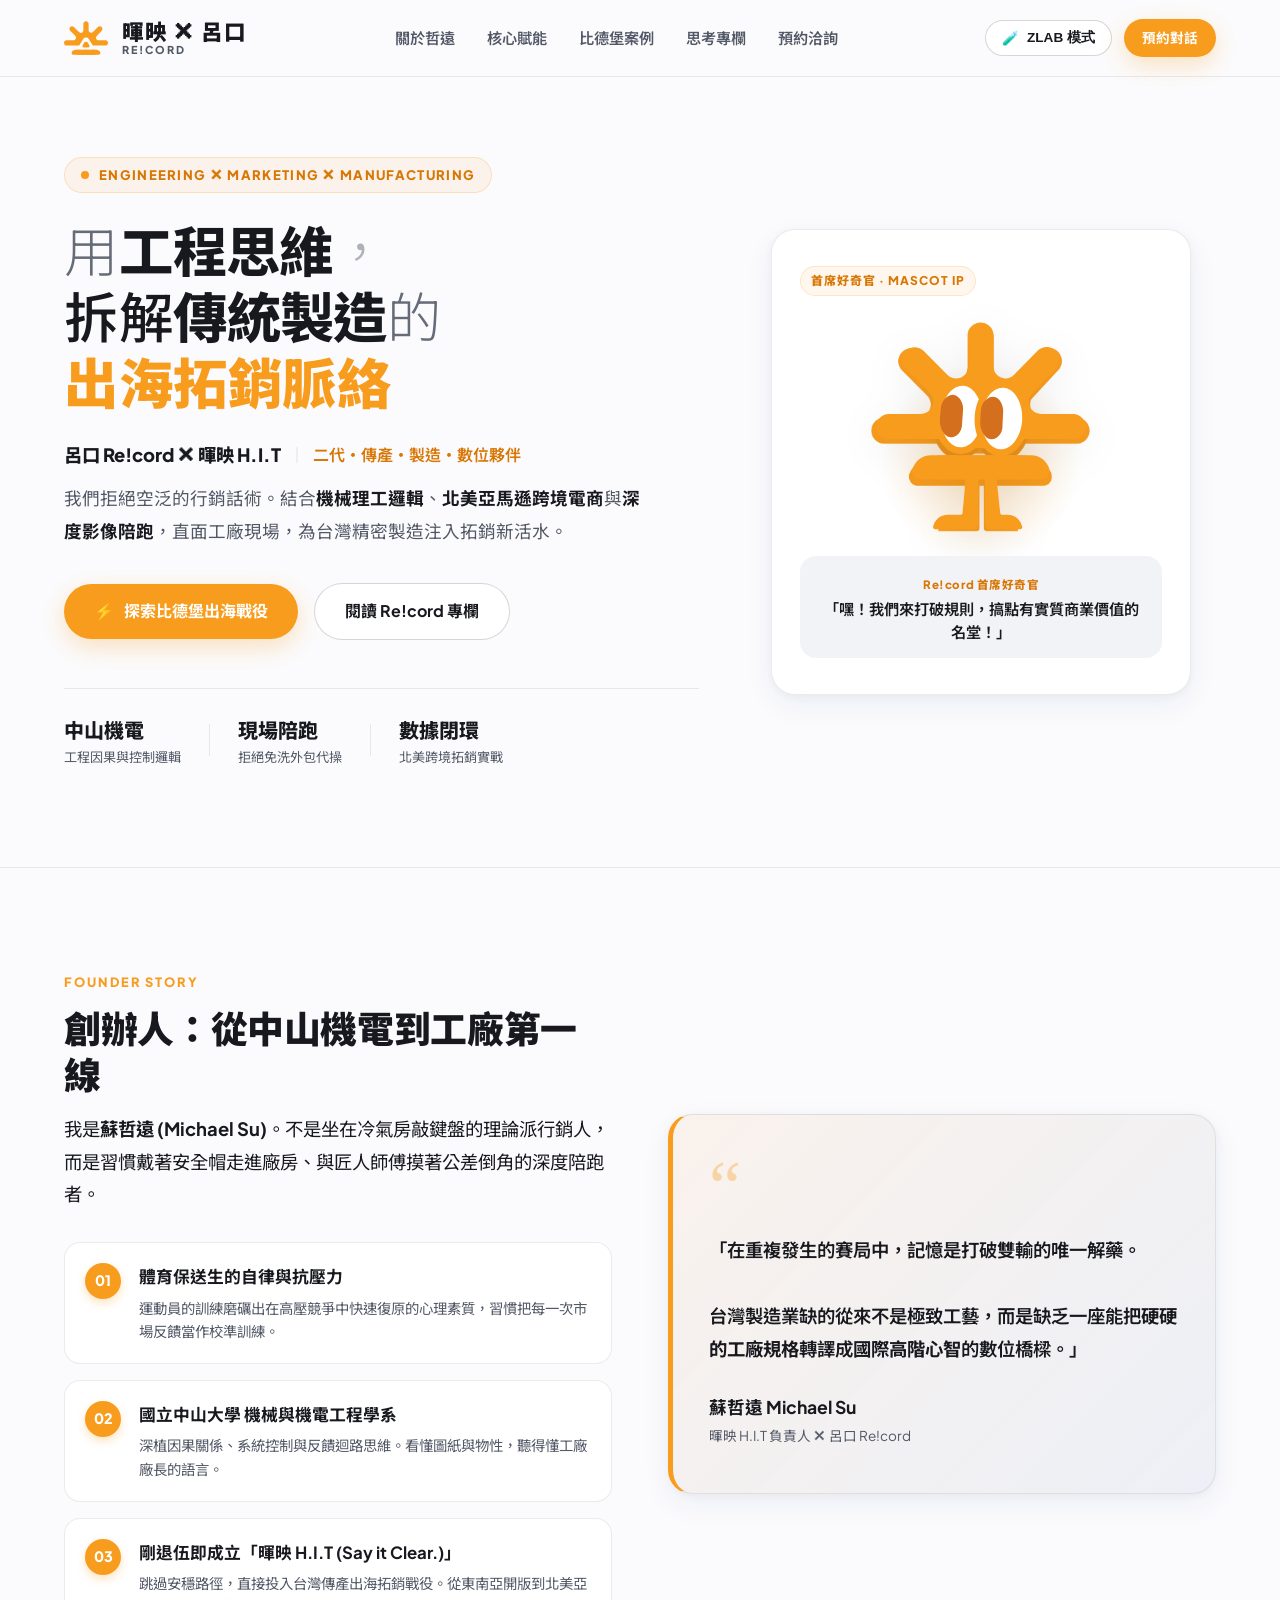
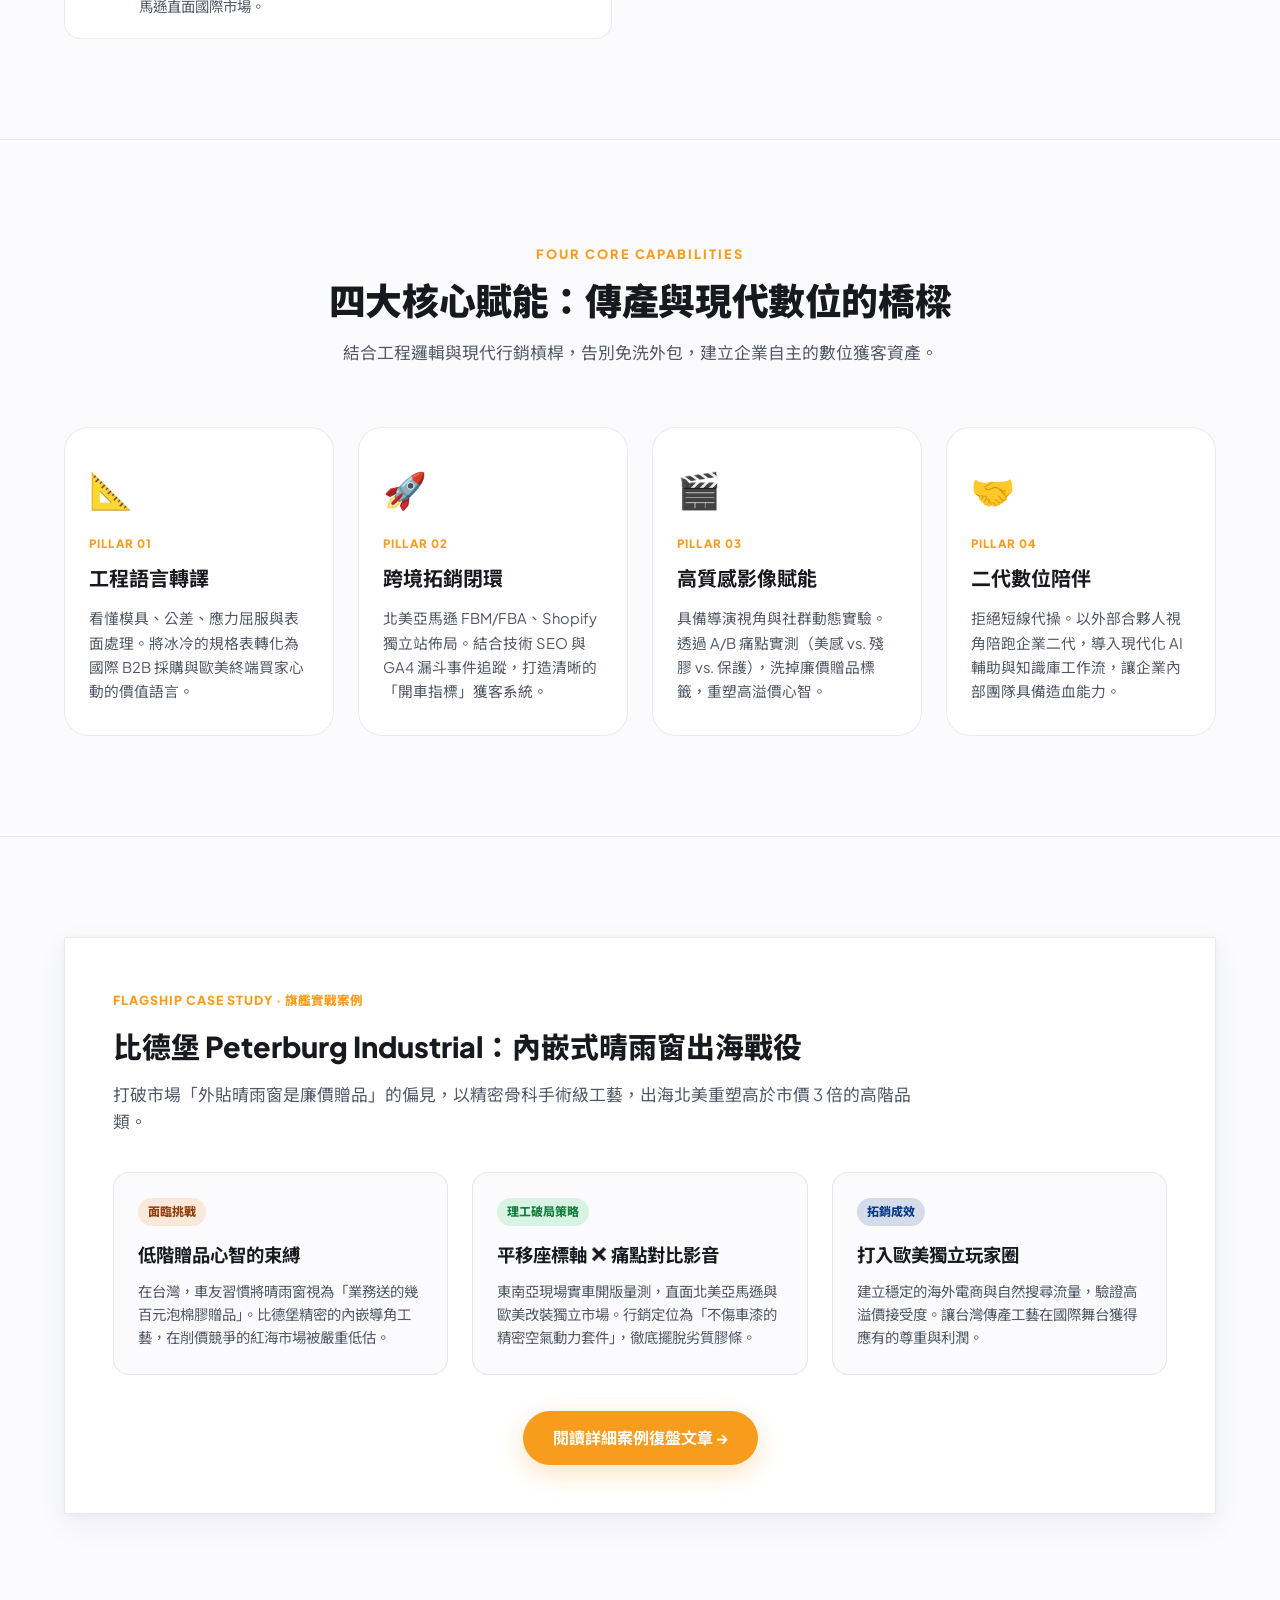
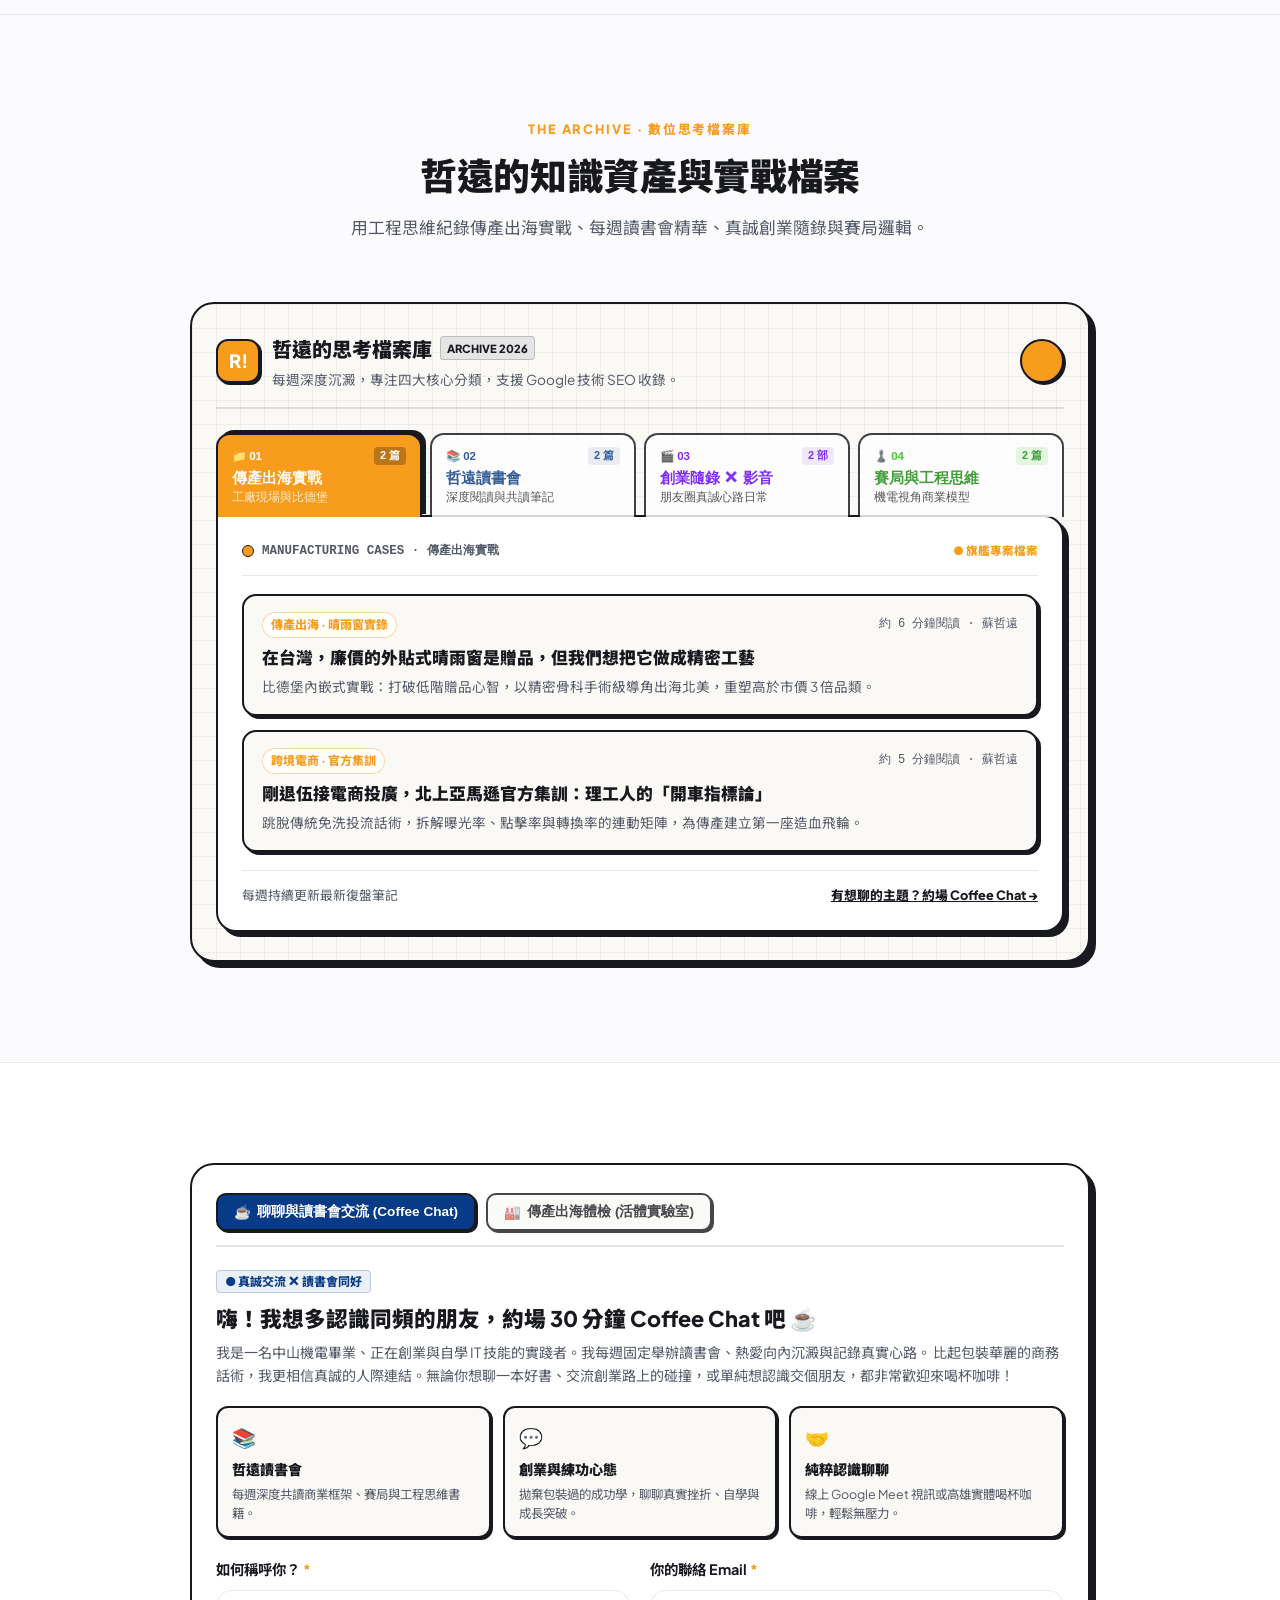
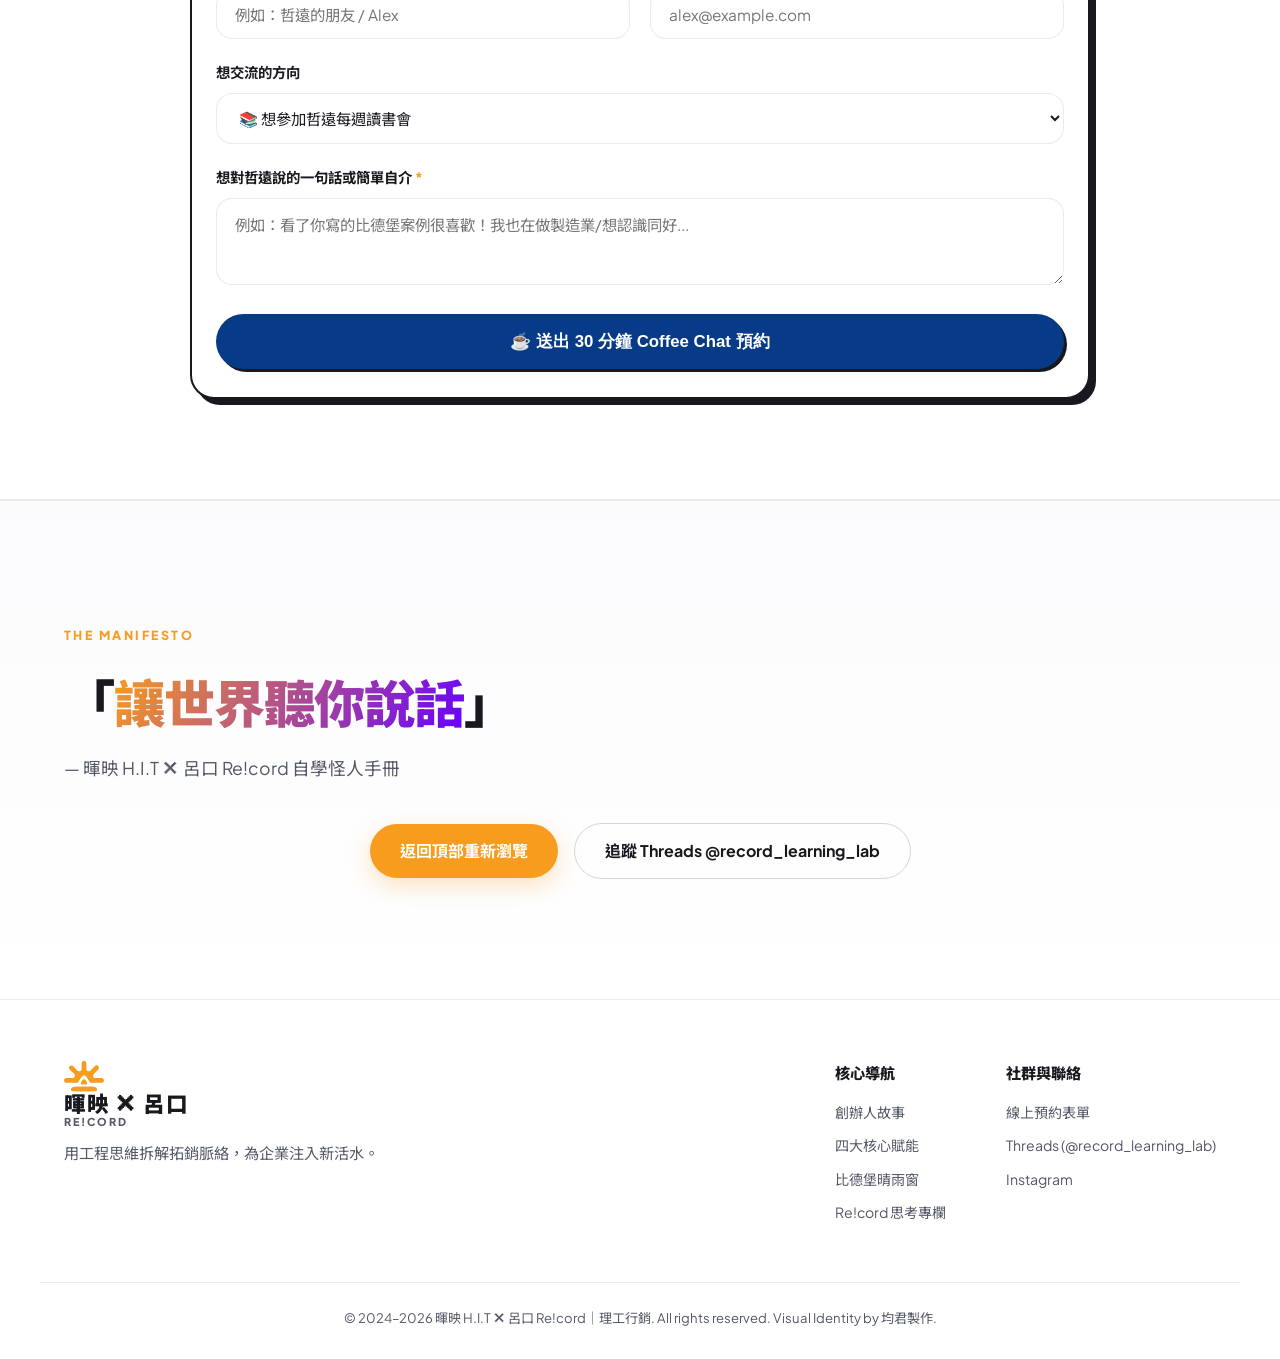
==== commit bdfb92af: "copy: 更新精神宣言引言為「讓世界聽你說話」" ====
--- a/index.html
+++ b/index.html
@@ -706,8 +706,7 @@
       <div class="container text-center">
         <div class="manifesto-badge">THE MANIFESTO</div>
         <h2 class="manifesto-quote">
-          「別以為我們只會搞笑，<br>
-          <span class="manifesto-highlight">智慧也藏在裡面！</span>」
+          「<span class="manifesto-highlight">讓世界聽你說話</span>」
         </h2>
         <p class="manifesto-author">— 暉映 H.I.T ✕ 呂口 Re!cord 自學怪人手冊</p>
         <div class="manifesto-actions">
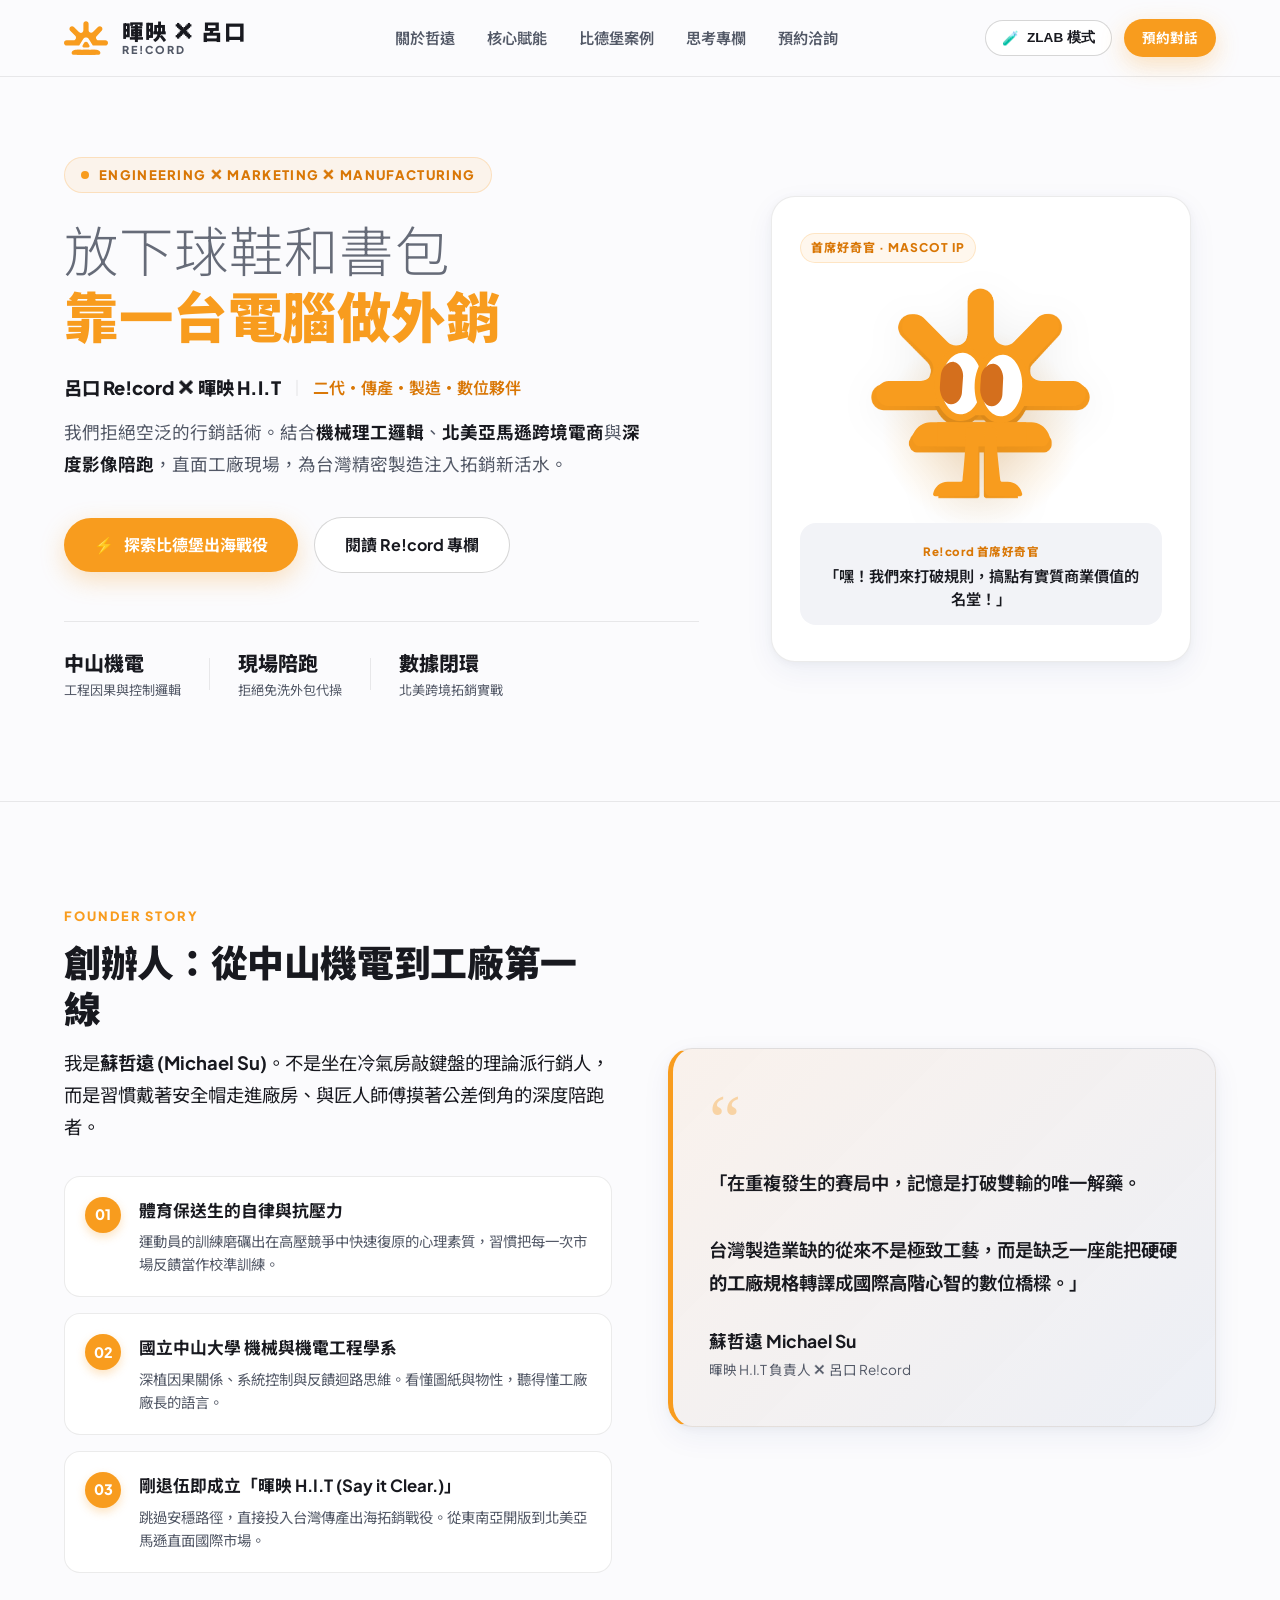
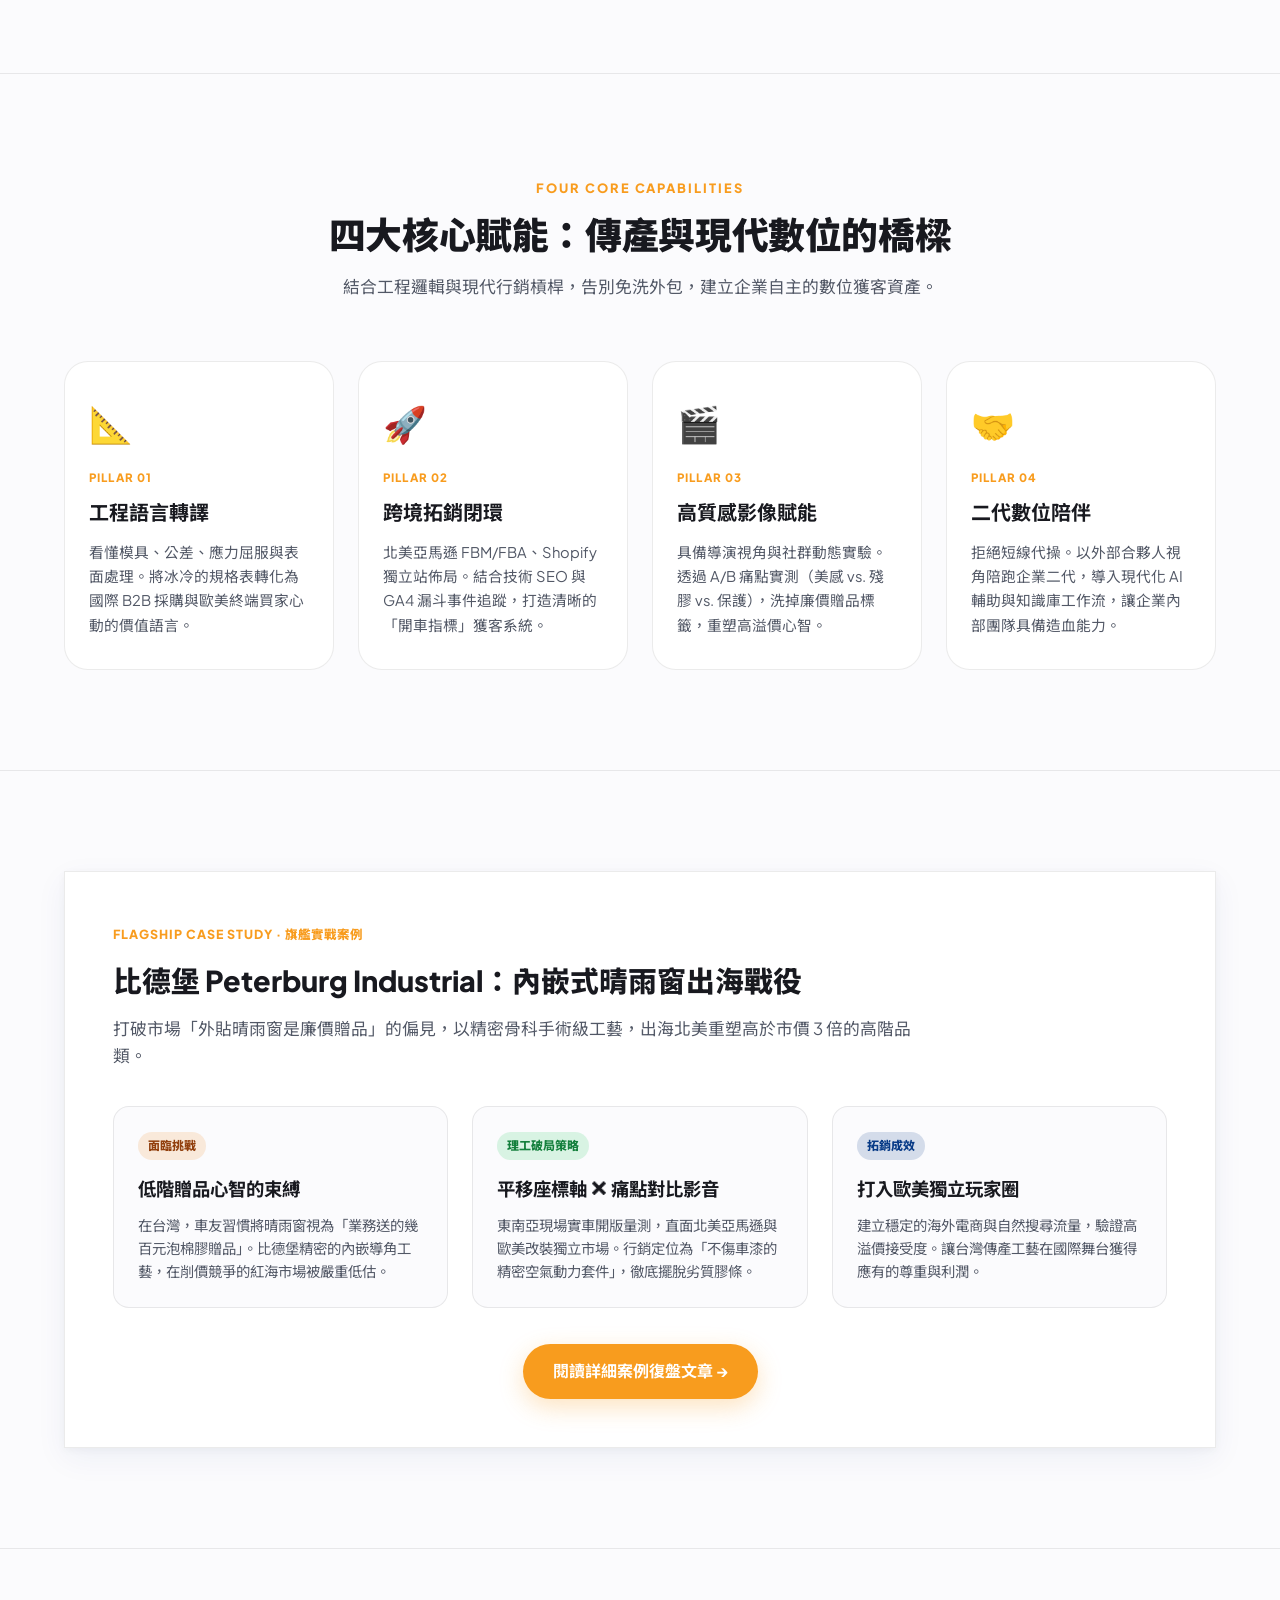
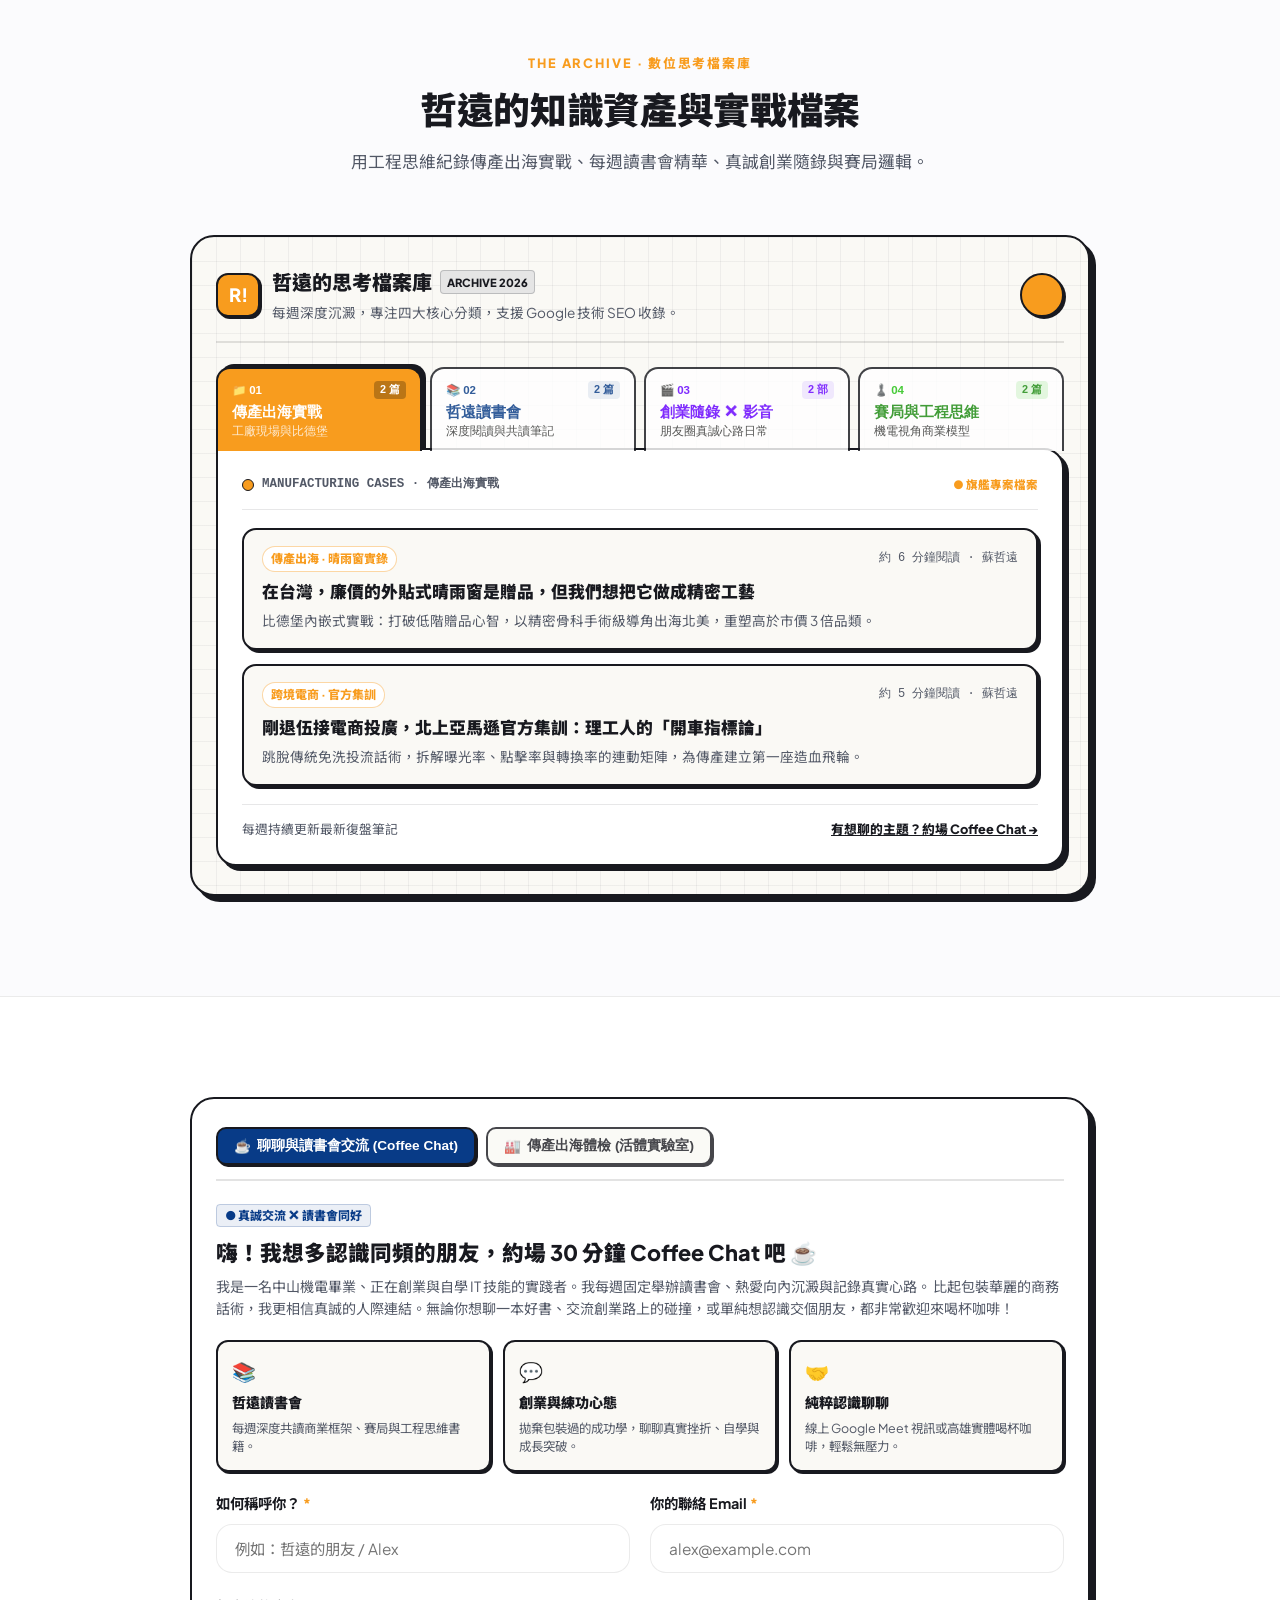
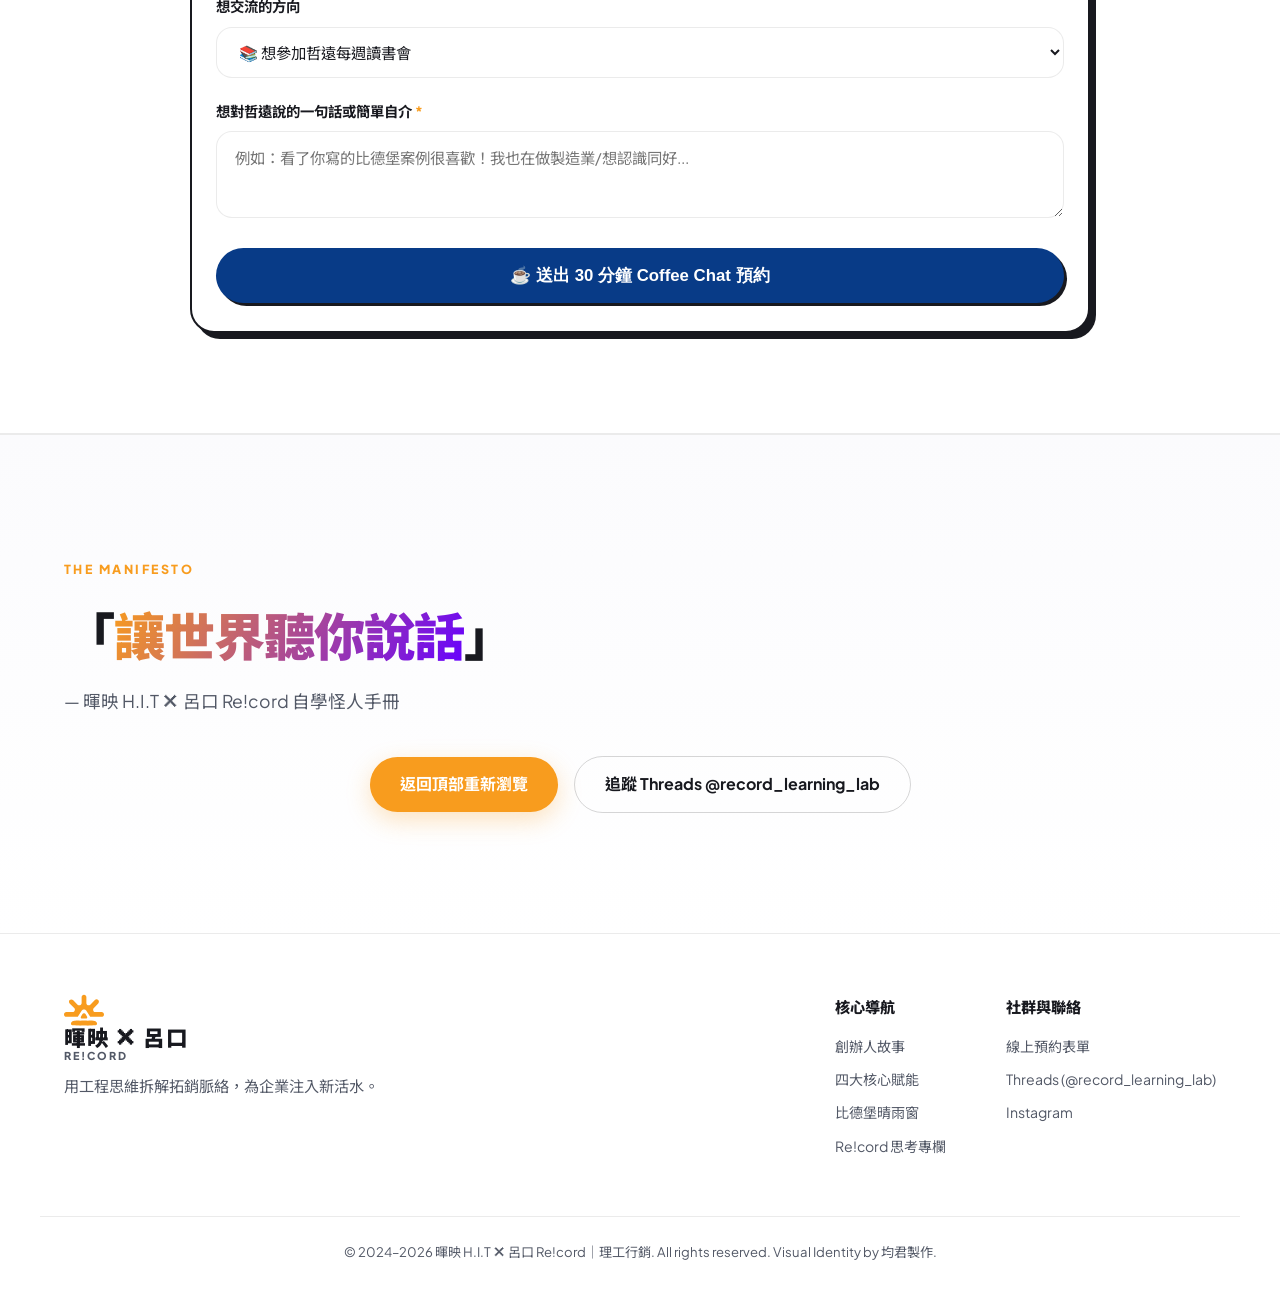
==== commit 9a8681c0: "copy: 更新首頁 Hero 主標為「放下球鞋和書包，靠一台電腦做外銷」" ====
--- a/index.html
+++ b/index.html
@@ -13,7 +13,7 @@
 
   <meta charset="UTF-8">
   <meta name="viewport" content="width=device-width, initial-scale=1.0">
-  <title>暉映 H.I.T ✕ 呂口 Re!cord ｜ 用工程思維拆解傳統製造出海脈絡 · 蘇哲遠</title>
+  <title>暉映 H.I.T ✕ 呂口 Re!cord ｜ 放下球鞋和書包，靠一台電腦做外銷 · 蘇哲遠</title>
   <meta name="description" content="呂口 Re!cord（蘇哲遠）與暉映 H.I.T 官方基地。結合中山機電理工邏輯、北美亞馬遜跨境電商與深度影像陪跑，為台灣傳產製造業注入拓銷新活水。">
   <meta name="keywords" content="理工行銷, 呂口, Re!cord, 蘇哲遠, 暉映 HIT, 傳產轉型, 亞馬遜出海, 比德堡晴雨窗, 製造業行銷">
   <meta name="robots" content="index, follow, max-image-preview:large">
@@ -22,7 +22,7 @@
   <!-- Open Graph / 社群分享標籤 -->
   <meta property="og:type" content="website">
   <meta property="og:url" content="https://michael040448-record.github.io/hueiin-return/">
-  <meta property="og:title" content="暉映 H.I.T ✕ 呂口 Re!cord ｜ 用工程思維拆解傳統製造出海脈絡">
+  <meta property="og:title" content="暉映 H.I.T ✕ 呂口 Re!cord ｜ 放下球鞋和書包，靠一台電腦做外銷">
   <meta property="og:description" content="結合機械工程邏輯、北美亞馬遜跨境電商與深度影像陪跑，為台灣傳統製造業注入拓銷新活水。">
   <meta property="og:site_name" content="呂口 Re!cord ✕ 暉映 H.I.T">
   <meta property="og:image" content="https://michael040448-record.github.io/hueiin-return/ip%20orange-02.png">
@@ -108,9 +108,8 @@
             <span class="badge-text">ENGINEERING ✕ MARKETING ✕ MANUFACTURING</span>
           </div>
           <h1 class="hero-title">
-            <span class="title-light">用</span><span class="title-heavy">工程思維</span><span class="title-punct">，</span><br>
-            <span class="title-medium">拆解</span><span class="title-heavy">傳統製造</span><span class="title-light">的</span><br>
-            <span class="accent-text title-black">出海拓銷脈絡</span>
+            <span class="title-light">放下球鞋和書包</span><br>
+            <span class="accent-text title-black">靠一台電腦做外銷</span>
           </h1>
           <div class="hero-desc">
             <div class="hero-brand-line">
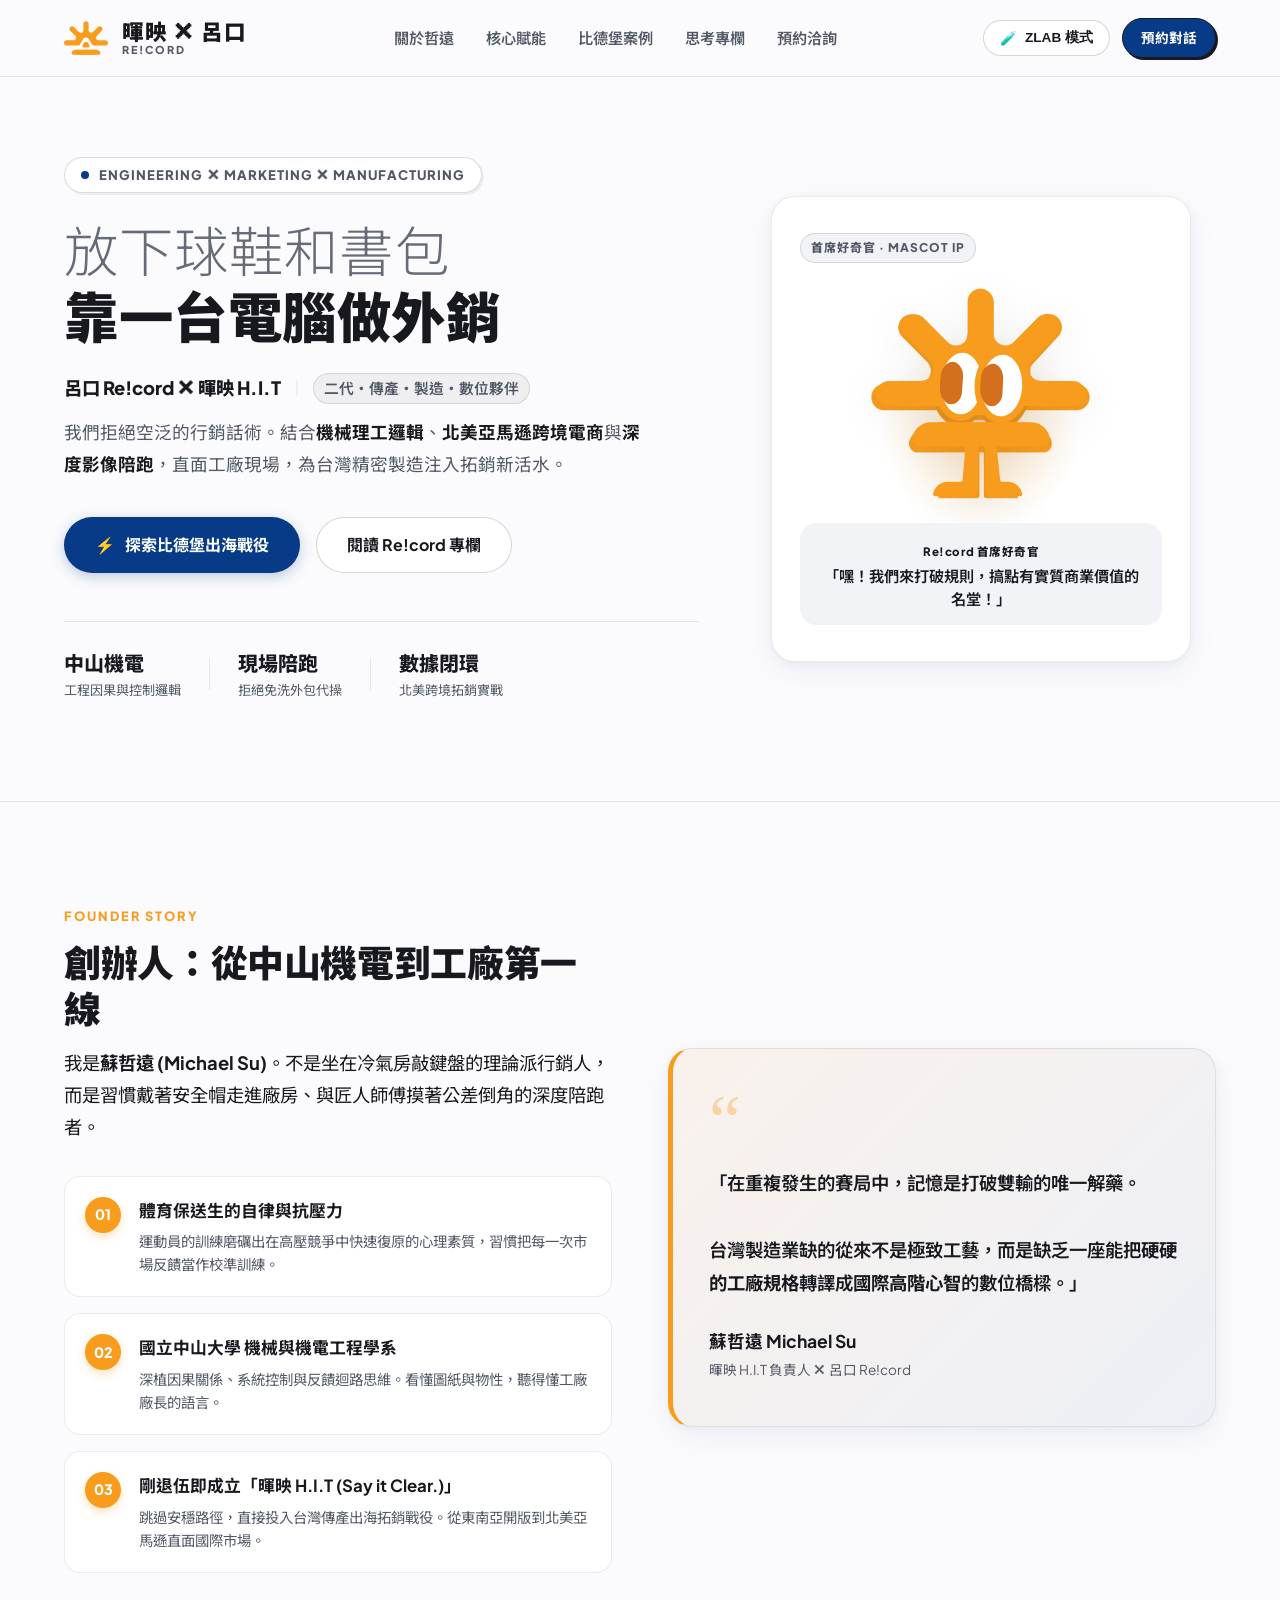
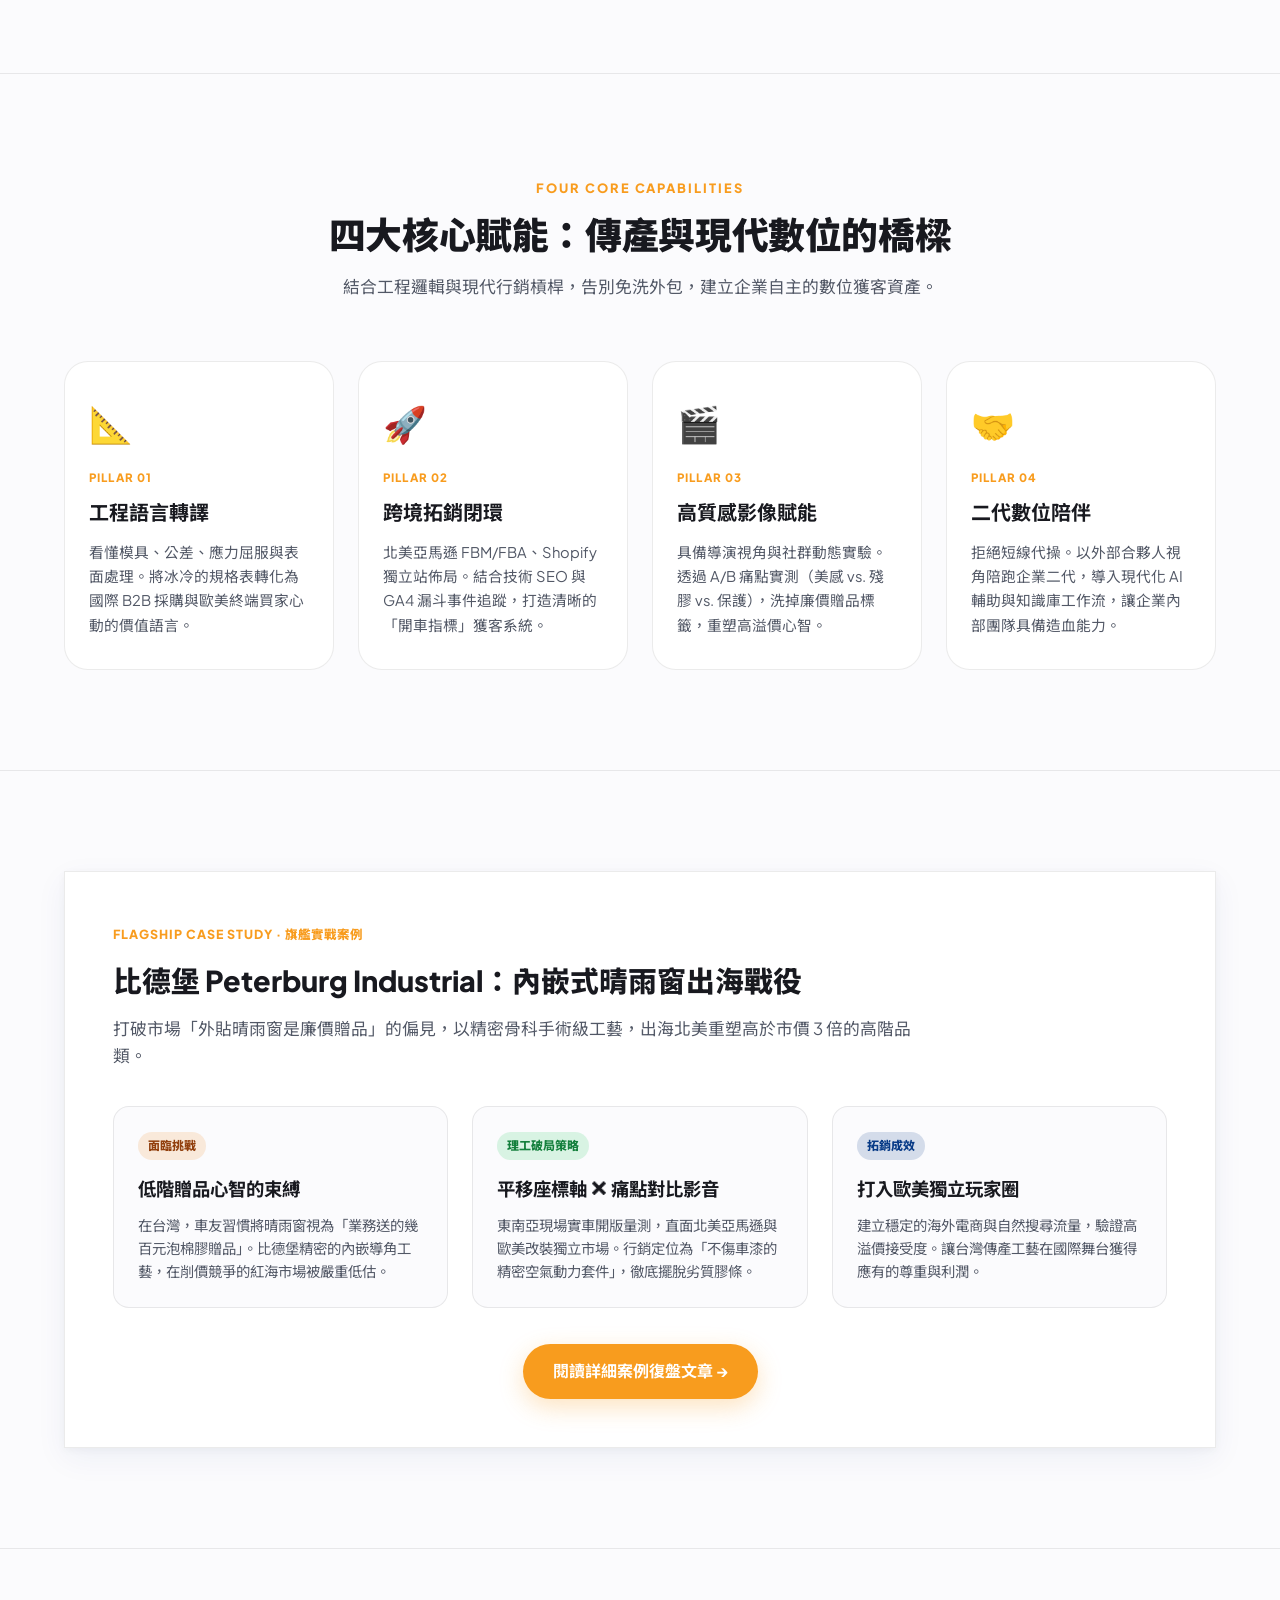
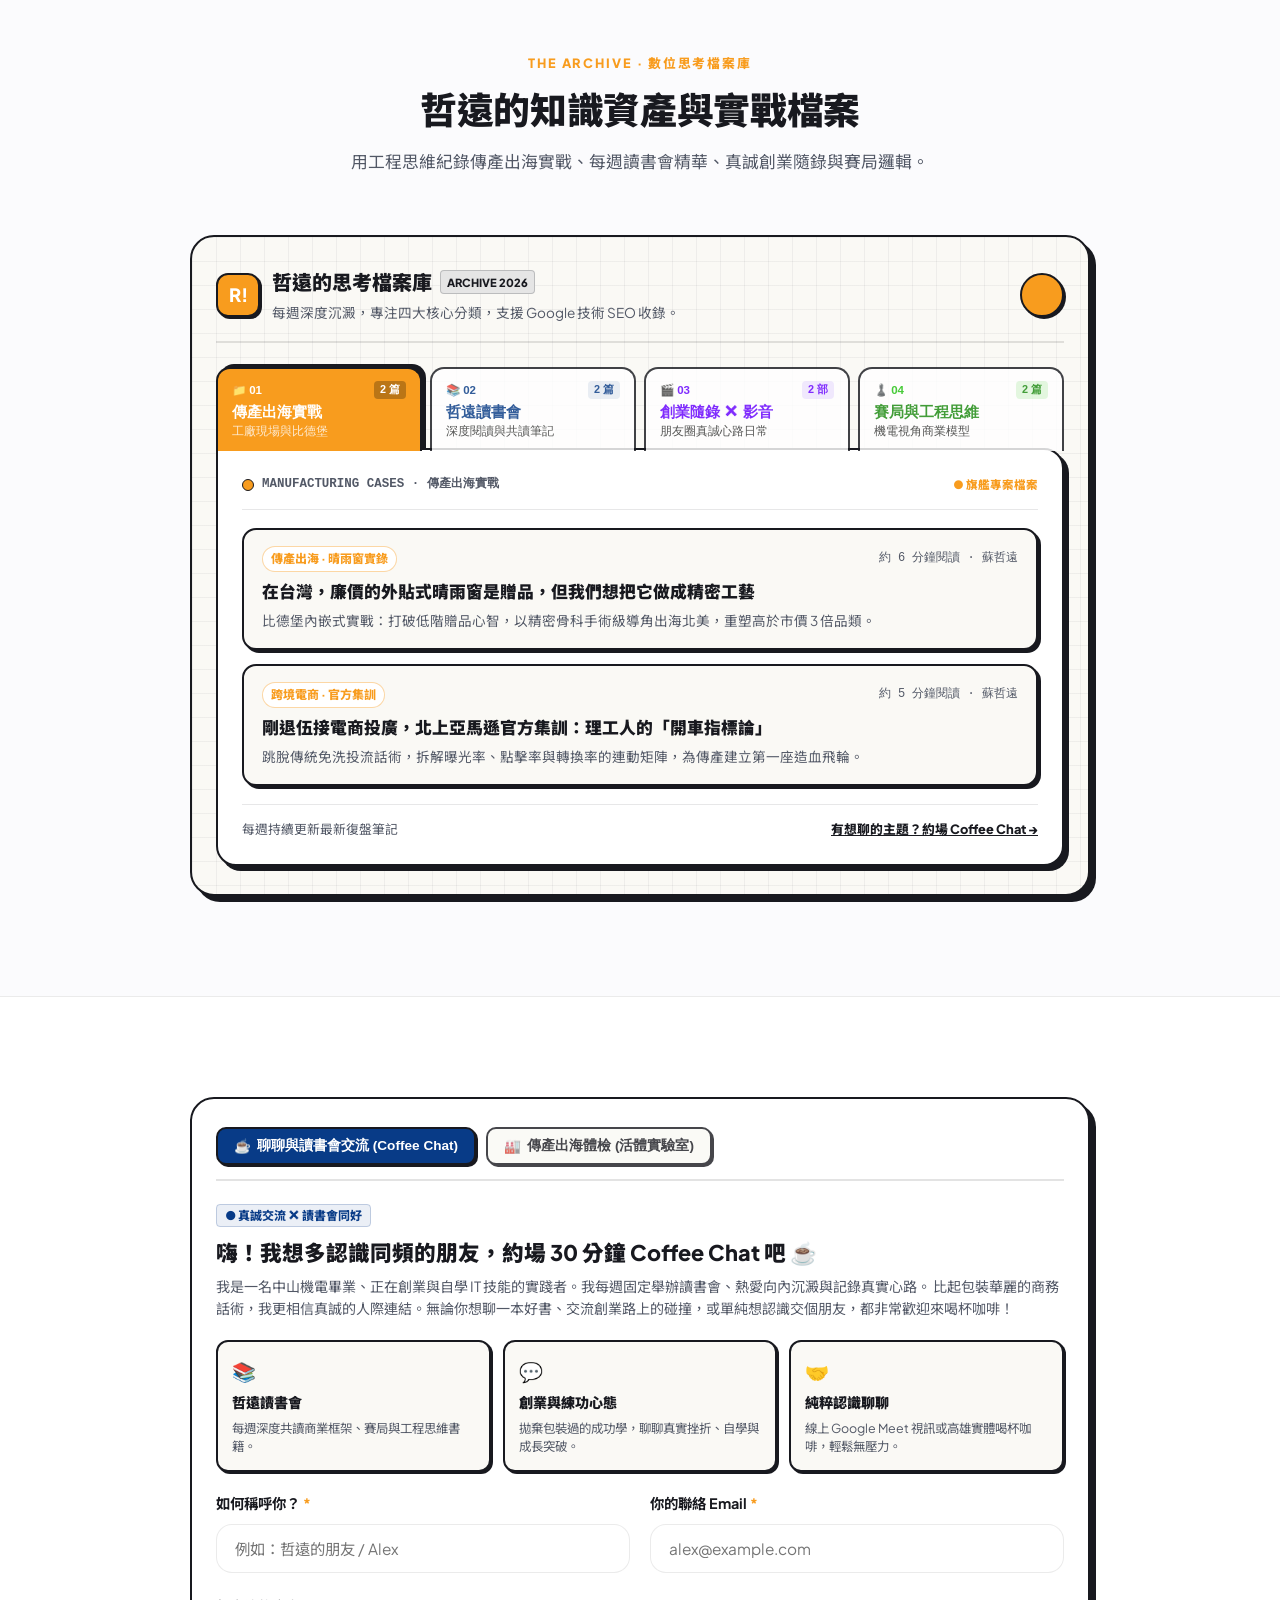
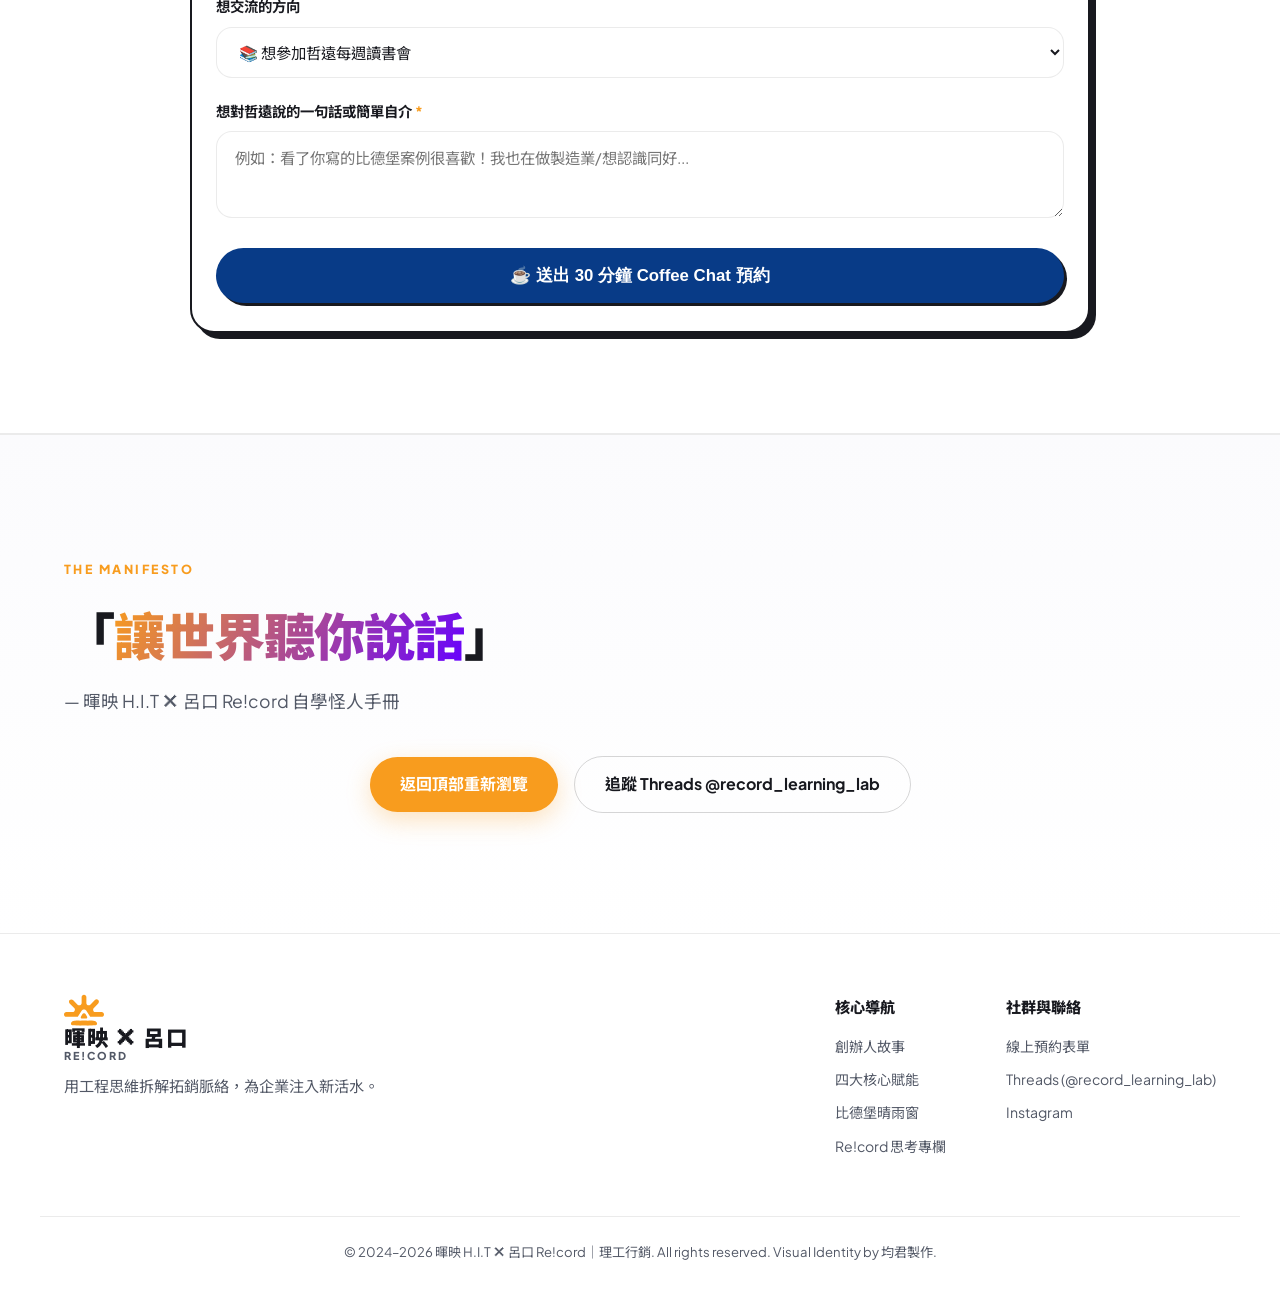
==== commit 8001b6c0: "style: 重構首頁色彩平衡，主標題回歸沉穩黑體，按鈕引進深思藍，使吉祥物成為唯一橘色焦點" ====
--- a/index.html
+++ b/index.html
@@ -54,7 +54,7 @@
   <link rel="preconnect" href="https://fonts.googleapis.com">
   <link rel="preconnect" href="https://fonts.gstatic.com" crossorigin>
   <link href="https://fonts.googleapis.com/css2?family=Noto+Sans+TC:wght@300;400;500;700;900&family=Plus+Jakarta+Sans:wght@400;500;600;700;800;900&display=swap" rel="stylesheet">
-  <link rel="stylesheet" href="style.css?v=20260929_03">
+  <link rel="stylesheet" href="style.css?v=20260929_04">
   <!-- 預先載入首屏吉祥物標準圖片 (LCP 最佳化加速) -->
   <link rel="preload" as="image" href="mascot-lcp.png" fetchpriority="high">
 </head>
@@ -109,7 +109,7 @@
           </div>
           <h1 class="hero-title">
             <span class="title-light">放下球鞋和書包</span><br>
-            <span class="accent-text title-black">靠一台電腦做外銷</span>
+            <span class="title-heavy title-black">靠一台電腦做外銷</span>
           </h1>
           <div class="hero-desc">
             <div class="hero-brand-line">
--- a/style.css
+++ b/style.css
@@ -295,29 +295,30 @@
   align-items: center;
   gap: 10px;
   padding: 6px 16px;
-  background-color: rgba(248, 156, 30, 0.08);
-  border: 1px solid rgba(248, 156, 30, 0.22);
+  background-color: var(--bg-surface, #ffffff);
+  border: 1.5px solid rgba(24, 25, 31, 0.15);
   border-radius: var(--radius-pill);
   font-size: 0.82rem;
   font-weight: 800;
-  letter-spacing: 0.1em;
-  color: var(--c-orange-deep, #d97706);
+  letter-spacing: 0.08em;
+  color: var(--text-muted, #525866);
   margin-bottom: 24px;
+  box-shadow: 2px 2px 0px rgba(24, 25, 31, 0.06);
 }
 
 .pulse-dot {
   width: 8px;
   height: 8px;
   border-radius: 50%;
-  background-color: var(--accent-primary);
-  box-shadow: 0 0 0 0 var(--accent-primary);
+  background-color: #083b87;
+  box-shadow: 0 0 0 0 rgba(8, 59, 135, 0.7);
   animation: pulseAnimation 2s infinite;
 }
 
 @keyframes pulseAnimation {
-  0% { transform: scale(0.95); box-shadow: 0 0 0 0 rgba(248, 156, 30, 0.7); }
-  70% { transform: scale(1); box-shadow: 0 0 0 10px rgba(248, 156, 30, 0); }
-  100% { transform: scale(0.95); box-shadow: 0 0 0 0 rgba(248, 156, 30, 0); }
+  0% { transform: scale(0.95); box-shadow: 0 0 0 0 rgba(8, 59, 135, 0.7); }
+  70% { transform: scale(1); box-shadow: 0 0 0 8px rgba(8, 59, 135, 0); }
+  100% { transform: scale(0.95); box-shadow: 0 0 0 0 rgba(8, 59, 135, 0); }
 }
 
 .hero-title {
@@ -397,9 +398,13 @@
 }
 
 .hero-brand-partner {
-  color: var(--c-orange-deep, #d97706);
+  color: #525866;
   font-weight: 600;
-  font-size: 1rem;
+  font-size: 0.92rem;
+  background: rgba(24, 25, 31, 0.05);
+  border: 1px solid rgba(24, 25, 31, 0.12);
+  padding: 2px 10px;
+  border-radius: var(--radius-pill);
 }
 
 .hero-desc-text {
@@ -420,6 +425,19 @@
   align-items: center;
   gap: 16px;
   margin-bottom: 48px;
+}
+
+.hero-cta-group .btn-primary {
+  background-color: #083b87;
+  color: #ffffff;
+  box-shadow: 0 4px 14px rgba(8, 59, 135, 0.25);
+  border: 1px solid rgba(8, 59, 135, 0.4);
+}
+
+.hero-cta-group .btn-primary:hover {
+  background-color: #062b63;
+  box-shadow: 0 8px 20px rgba(8, 59, 135, 0.35);
+  transform: translateY(-2px);
 }
 
 .btn {
@@ -554,9 +572,9 @@
   font-size: 0.75rem;
   font-weight: 800;
   letter-spacing: 0.08em;
-  color: var(--c-orange-deep, #d97706);
-  background: rgba(248, 156, 30, 0.08);
-  border: 1px solid rgba(248, 156, 30, 0.2);
+  color: var(--text-muted, #525866);
+  background: var(--bg-subtle, #f4f3ed);
+  border: 1px solid rgba(24, 25, 31, 0.14);
   padding: 4px 10px;
   border-radius: var(--radius-pill);
 }
@@ -623,7 +641,7 @@
   display: inline-block;
   font-size: 0.72rem;
   font-weight: 800;
-  color: var(--c-orange-deep, #d97706);
+  color: var(--text-main, #18191f);
   letter-spacing: 0.05em;
   margin-bottom: 4px;
 }
@@ -1684,10 +1702,19 @@
   color: var(--text-muted);
 }
 
-/* 導覽列 CTA 按鈕 */
 .nav-cta-btn {
   padding: 8px 18px;
   font-size: 0.85rem;
+  background-color: #083b87 !important;
+  color: #ffffff !important;
+  border: 1.5px solid #18191f !important;
+  box-shadow: 2px 2px 0px #18191f !important;
+}
+
+.nav-cta-btn:hover {
+  background-color: #062b63 !important;
+  transform: translateY(-1px) !important;
+  box-shadow: 3px 3px 0px #18191f !important;
 }
 
 /* --------------------------------------------------------------------------
@@ -2497,7 +2524,7 @@
 
   .hero-stats .stat-num {
     font-size: 1rem;
-    color: var(--accent-primary);
+    color: var(--text-main);
     font-weight: 800;
   }
 
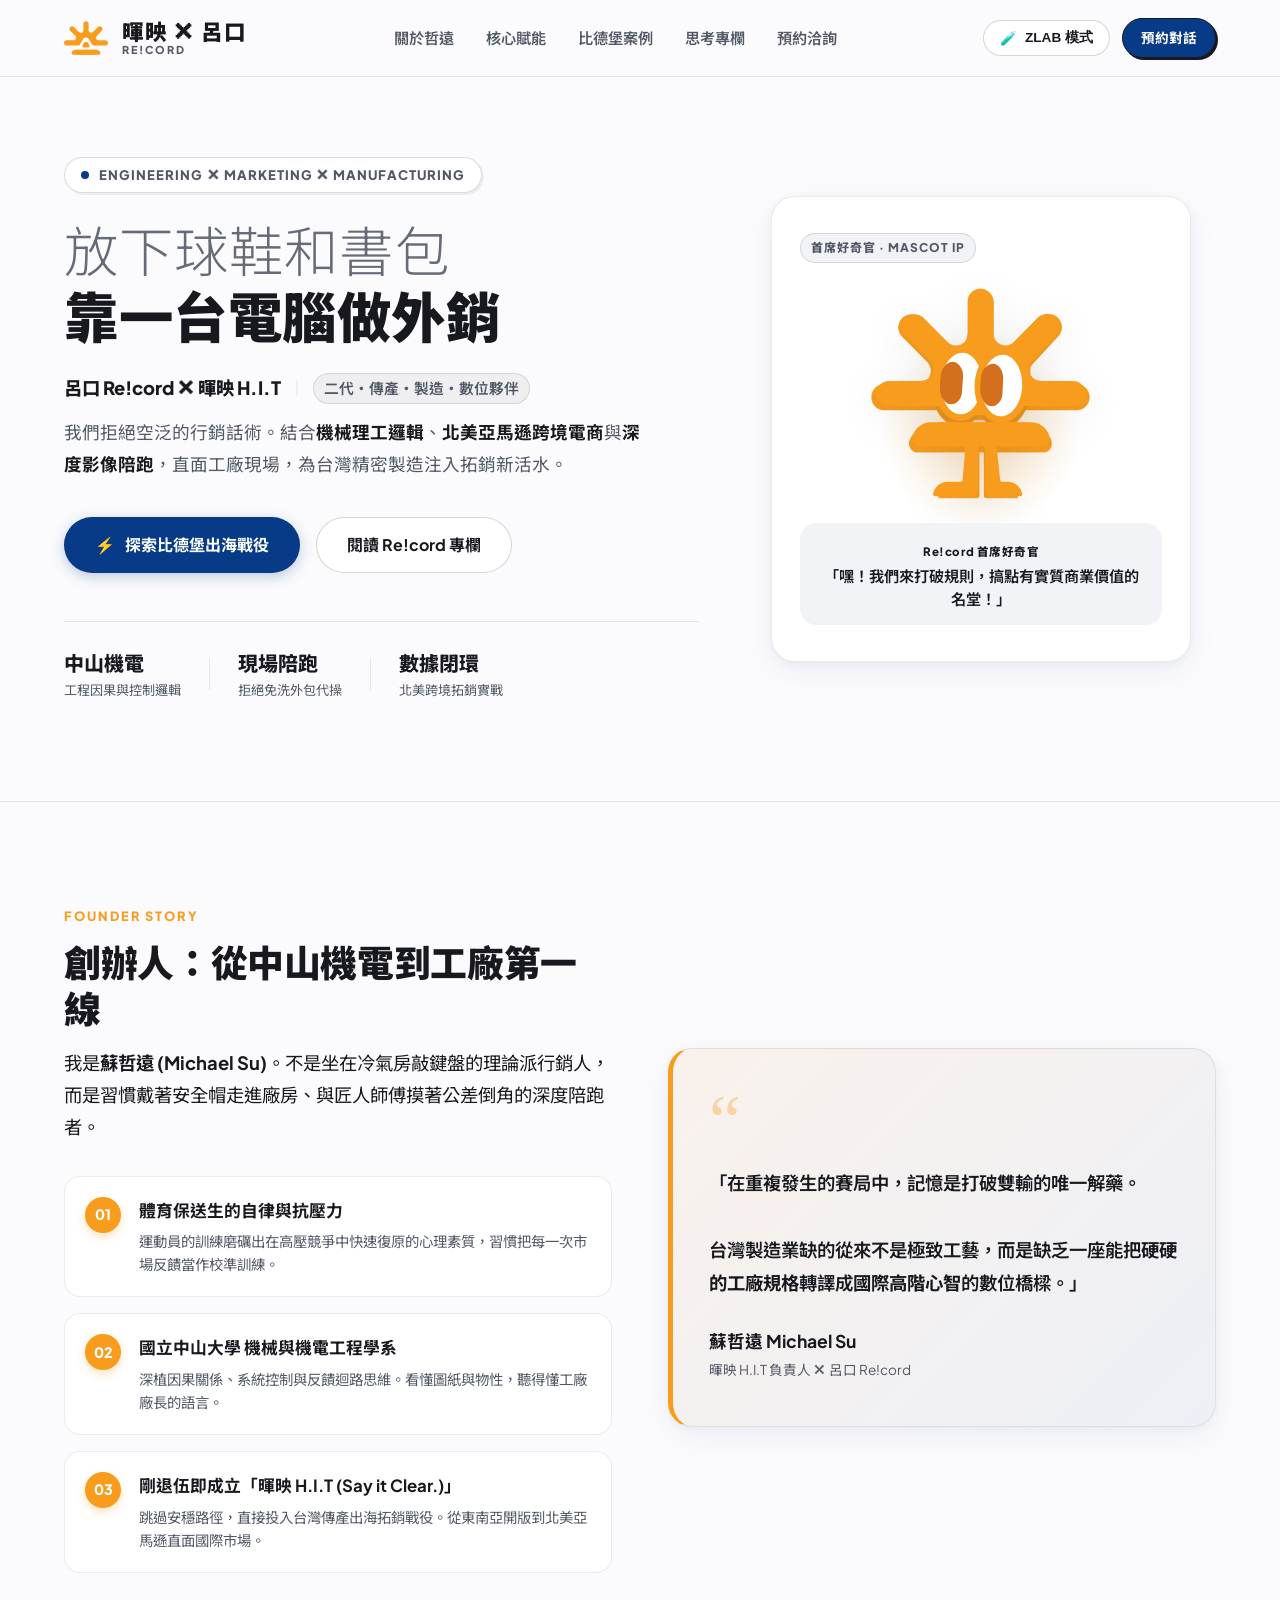
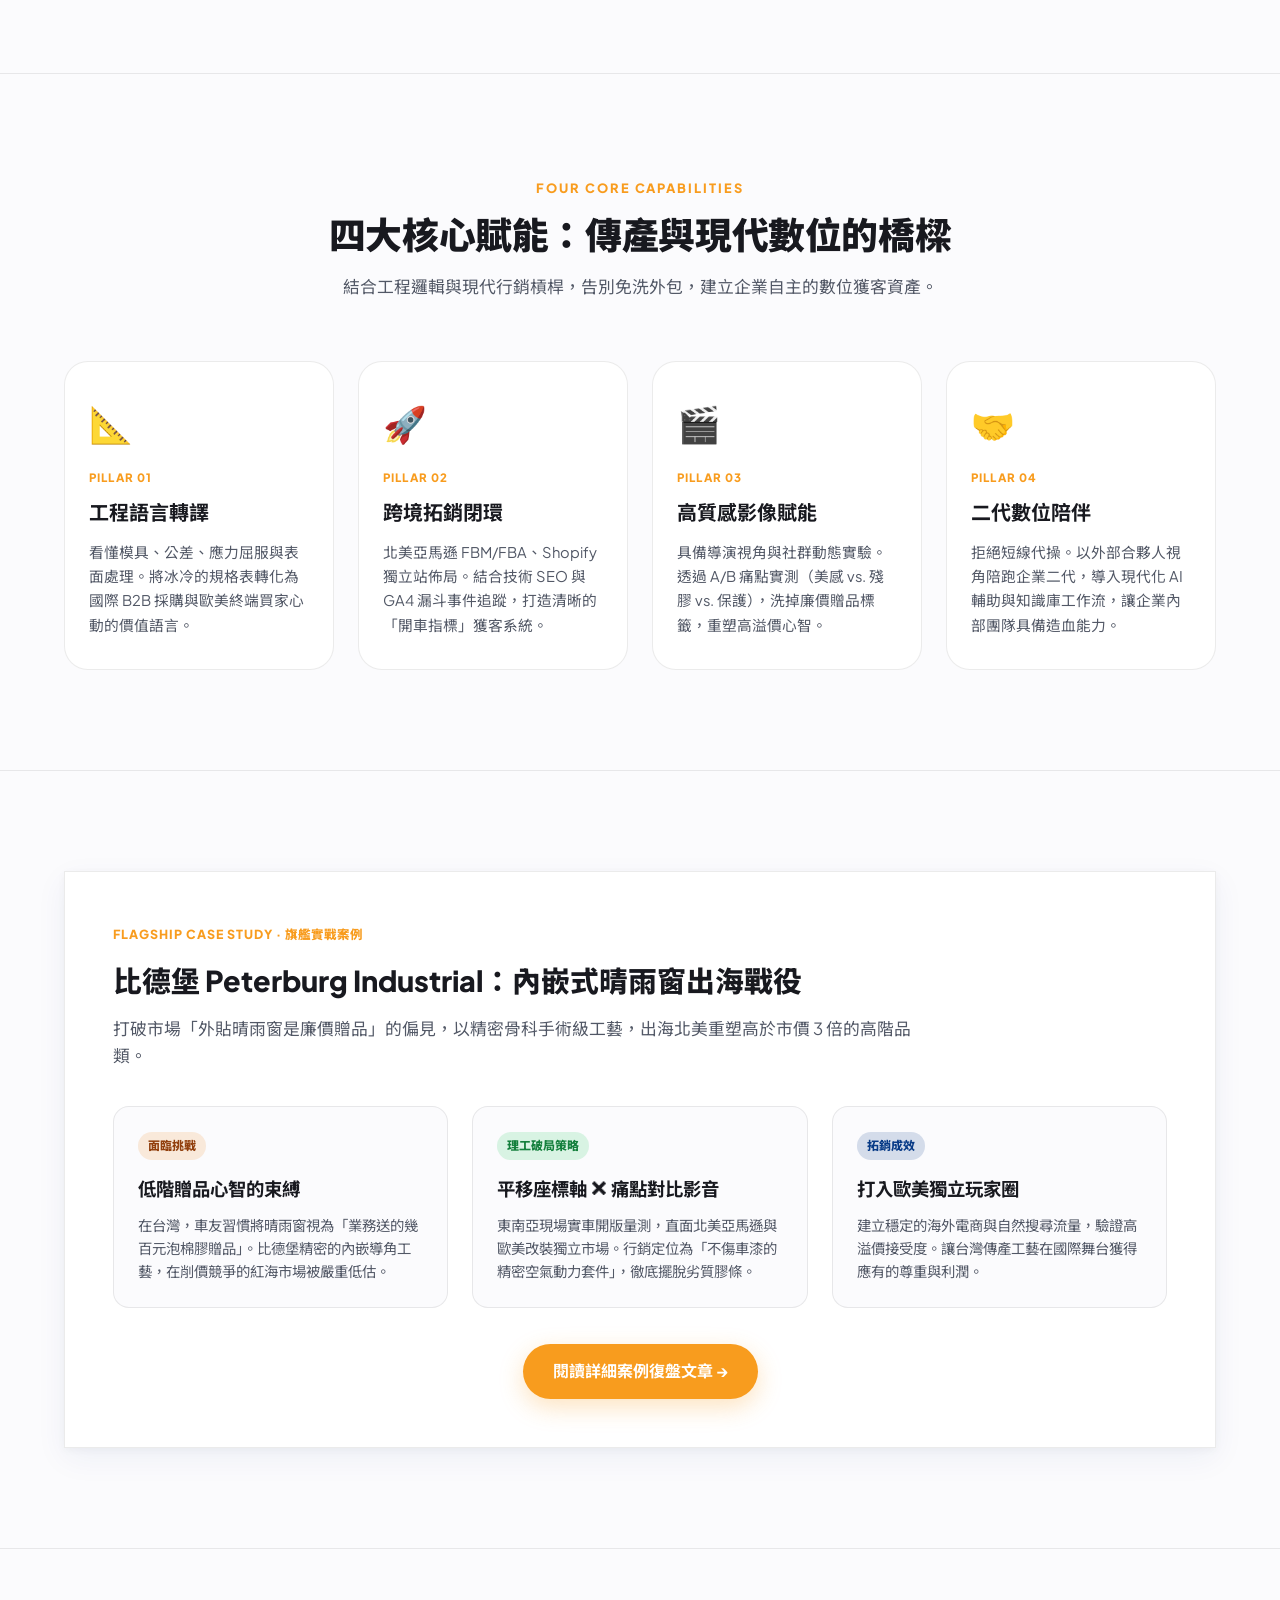
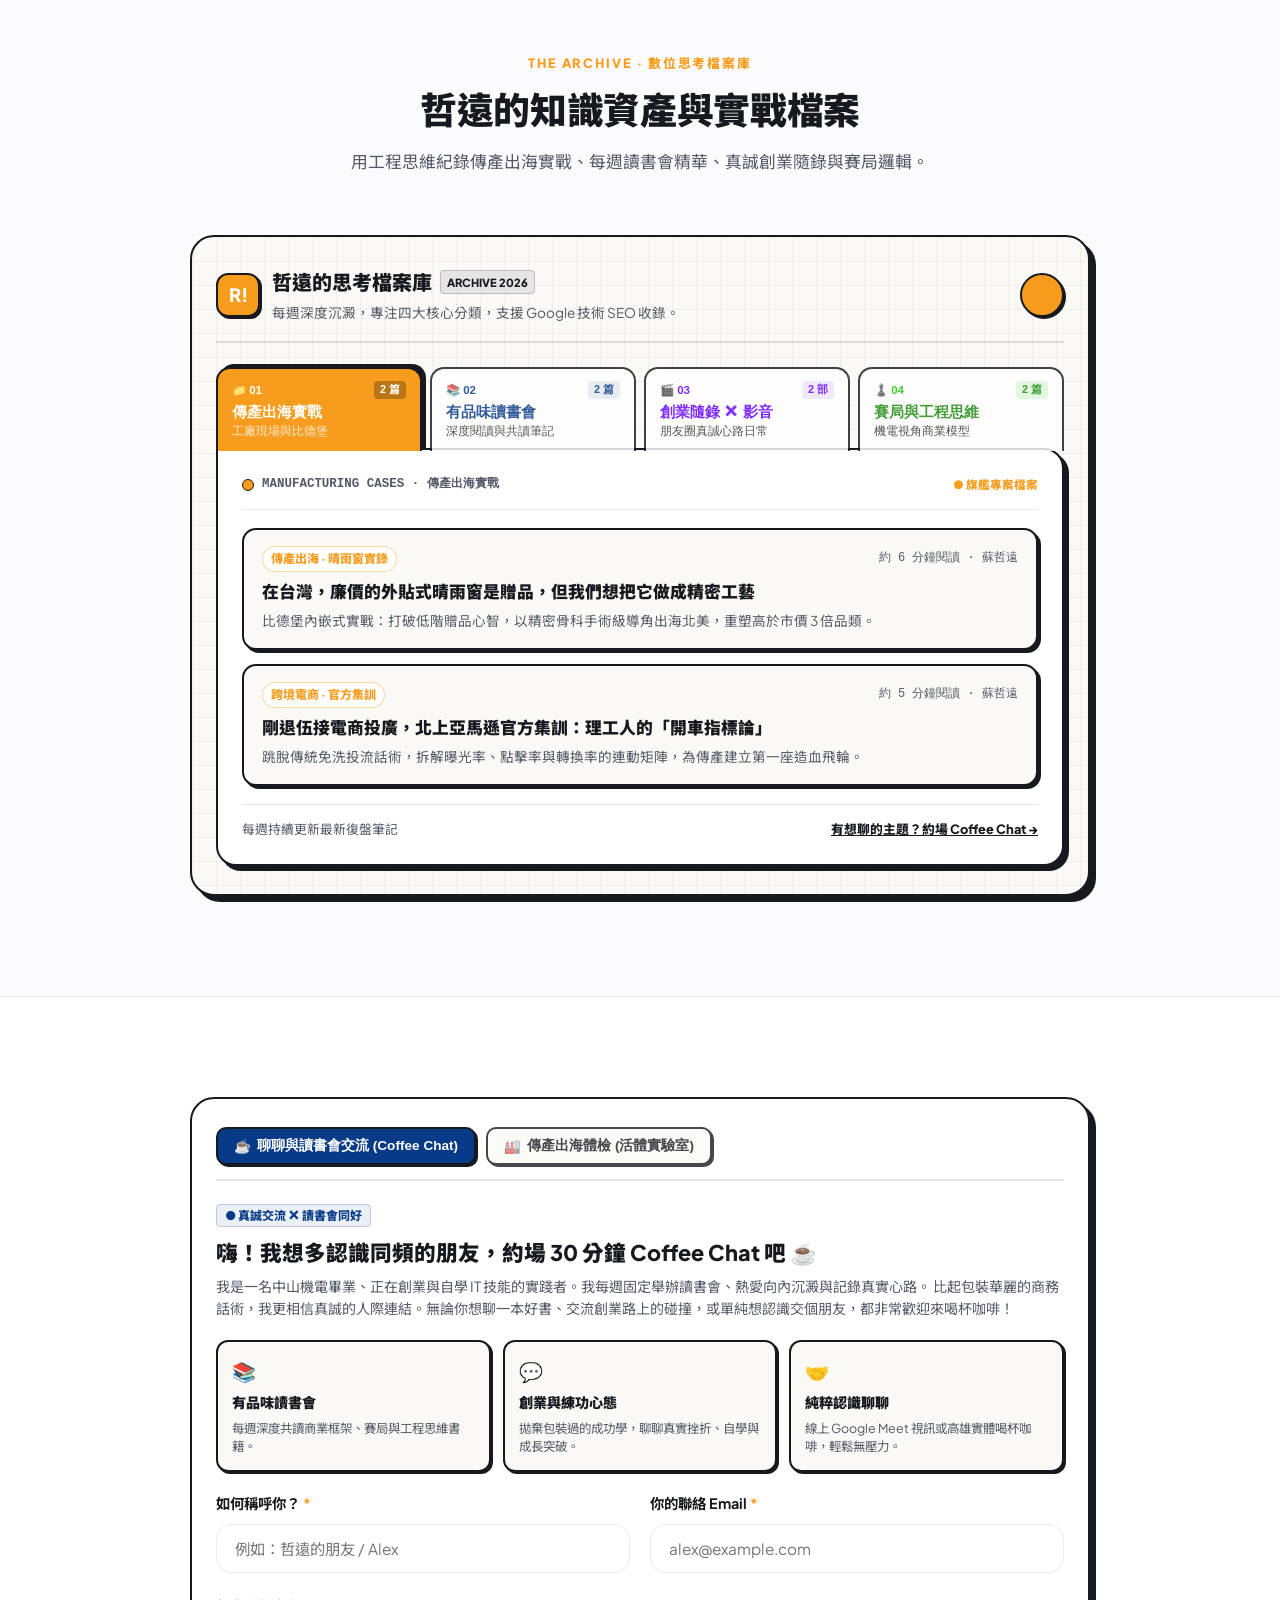
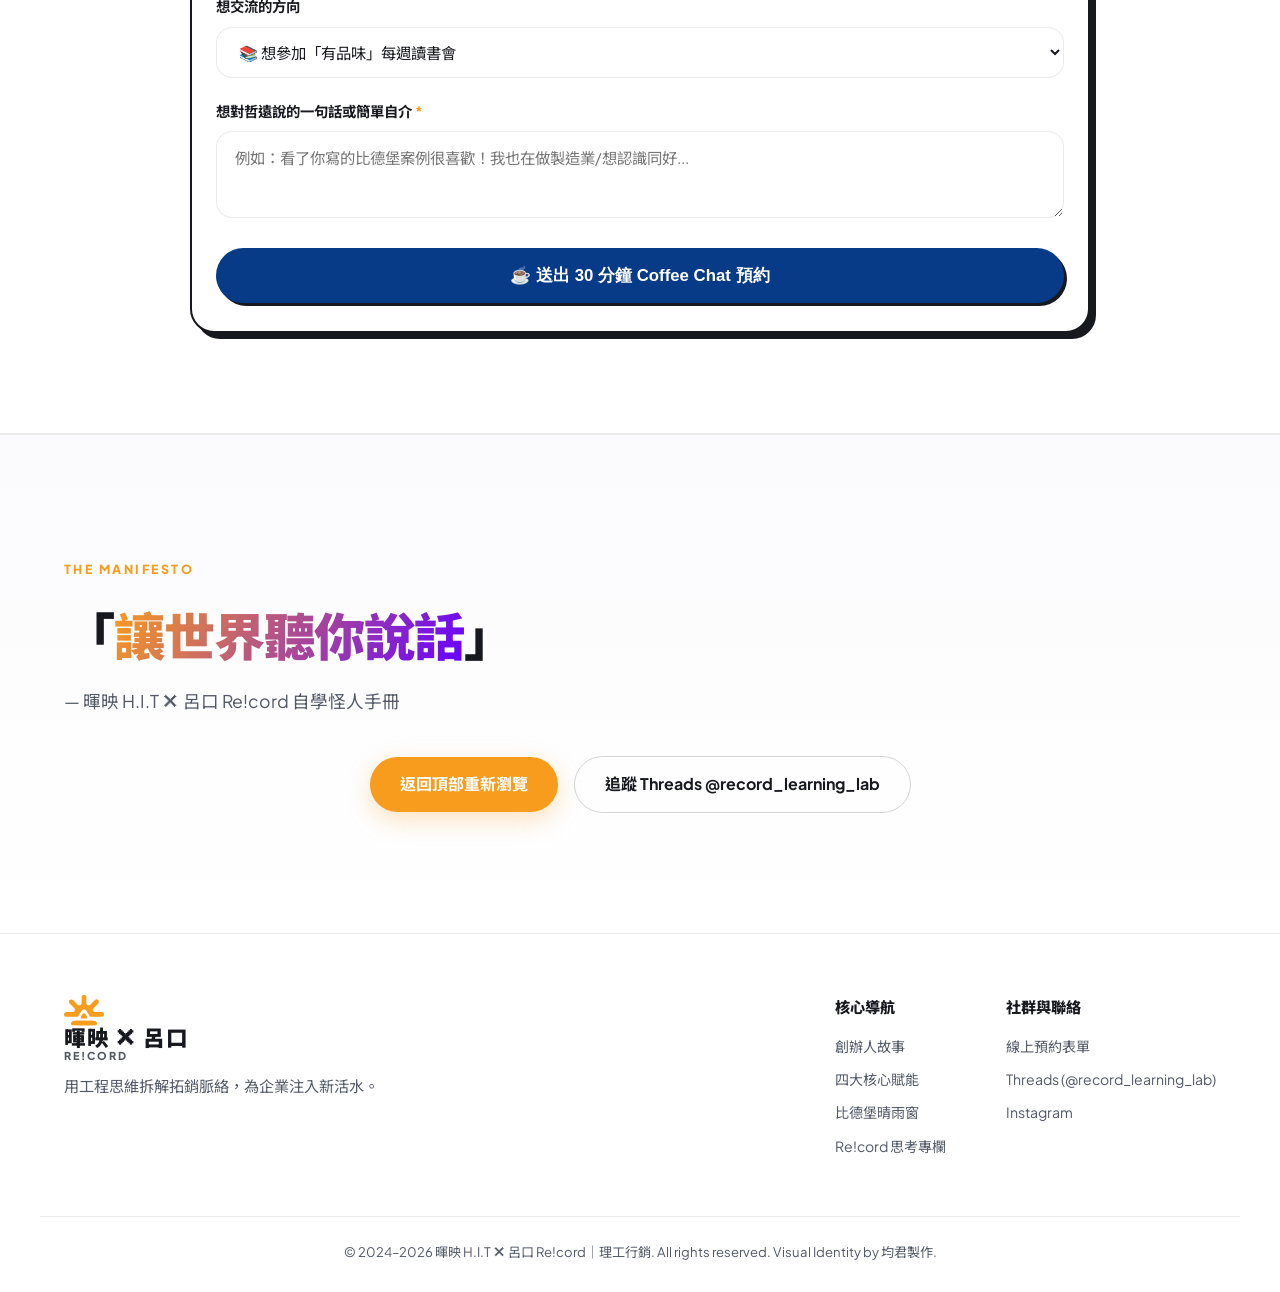
==== commit bb139136: "copy: 將全站「哲遠讀書會」正式更名為「有品味讀書會」" ====
--- a/index.html
+++ b/index.html
@@ -404,7 +404,7 @@
                 <span style="color: #083b87;">📚 02</span>
                 <span class="tab-count-pill" style="color: #083b87; background: rgba(8,59,135,0.1);">2 篇</span>
               </div>
-              <div class="tab-title-text" style="color: #083b87;">哲遠讀書會</div>
+              <div class="tab-title-text" style="color: #083b87;">有品味讀書會</div>
               <div class="tab-desc-text">深度閱讀與共讀筆記</div>
             </button>
 
@@ -458,7 +458,7 @@
               </a>
             </div>
 
-            <!-- 02 哲遠讀書會 -->
+            <!-- 02 有品味讀書會 -->
             <div class="archive-items-list archive-panel" id="panelBooks" style="display: none;">
               <a href="records/article-template.html" class="archive-card">
                 <div class="archive-card-meta">
@@ -563,7 +563,7 @@
             <div class="cta-coffee-cards">
               <div class="cta-mini-card">
                 <div style="font-size: 1.2rem;">📚</div>
-                <h4>哲遠讀書會</h4>
+                <h4>有品味讀書會</h4>
                 <p>每週深度共讀商業框架、賽局與工程思維書籍。</p>
               </div>
               <div class="cta-mini-card">
@@ -594,7 +594,7 @@
               <div class="form-group">
                 <label for="coffeeTopic">想交流的方向</label>
                 <select id="coffeeTopic" name="topic" class="form-select">
-                  <option value="想參加哲遠每週讀書會">📚 想參加哲遠每週讀書會</option>
+                  <option value="想參加有品味每週讀書會">📚 想參加「有品味」每週讀書會</option>
                   <option value="創業心得與個人成長隨聊">💬 創業心得與個人成長隨聊</option>
                   <option value="傳統製造出海話題探討">🏭 傳統製造出海話題探討</option>
                   <option value="純粹交朋友喝杯咖啡">☕ 純粹交朋友喝杯咖啡 (Coffee Chat)</option>
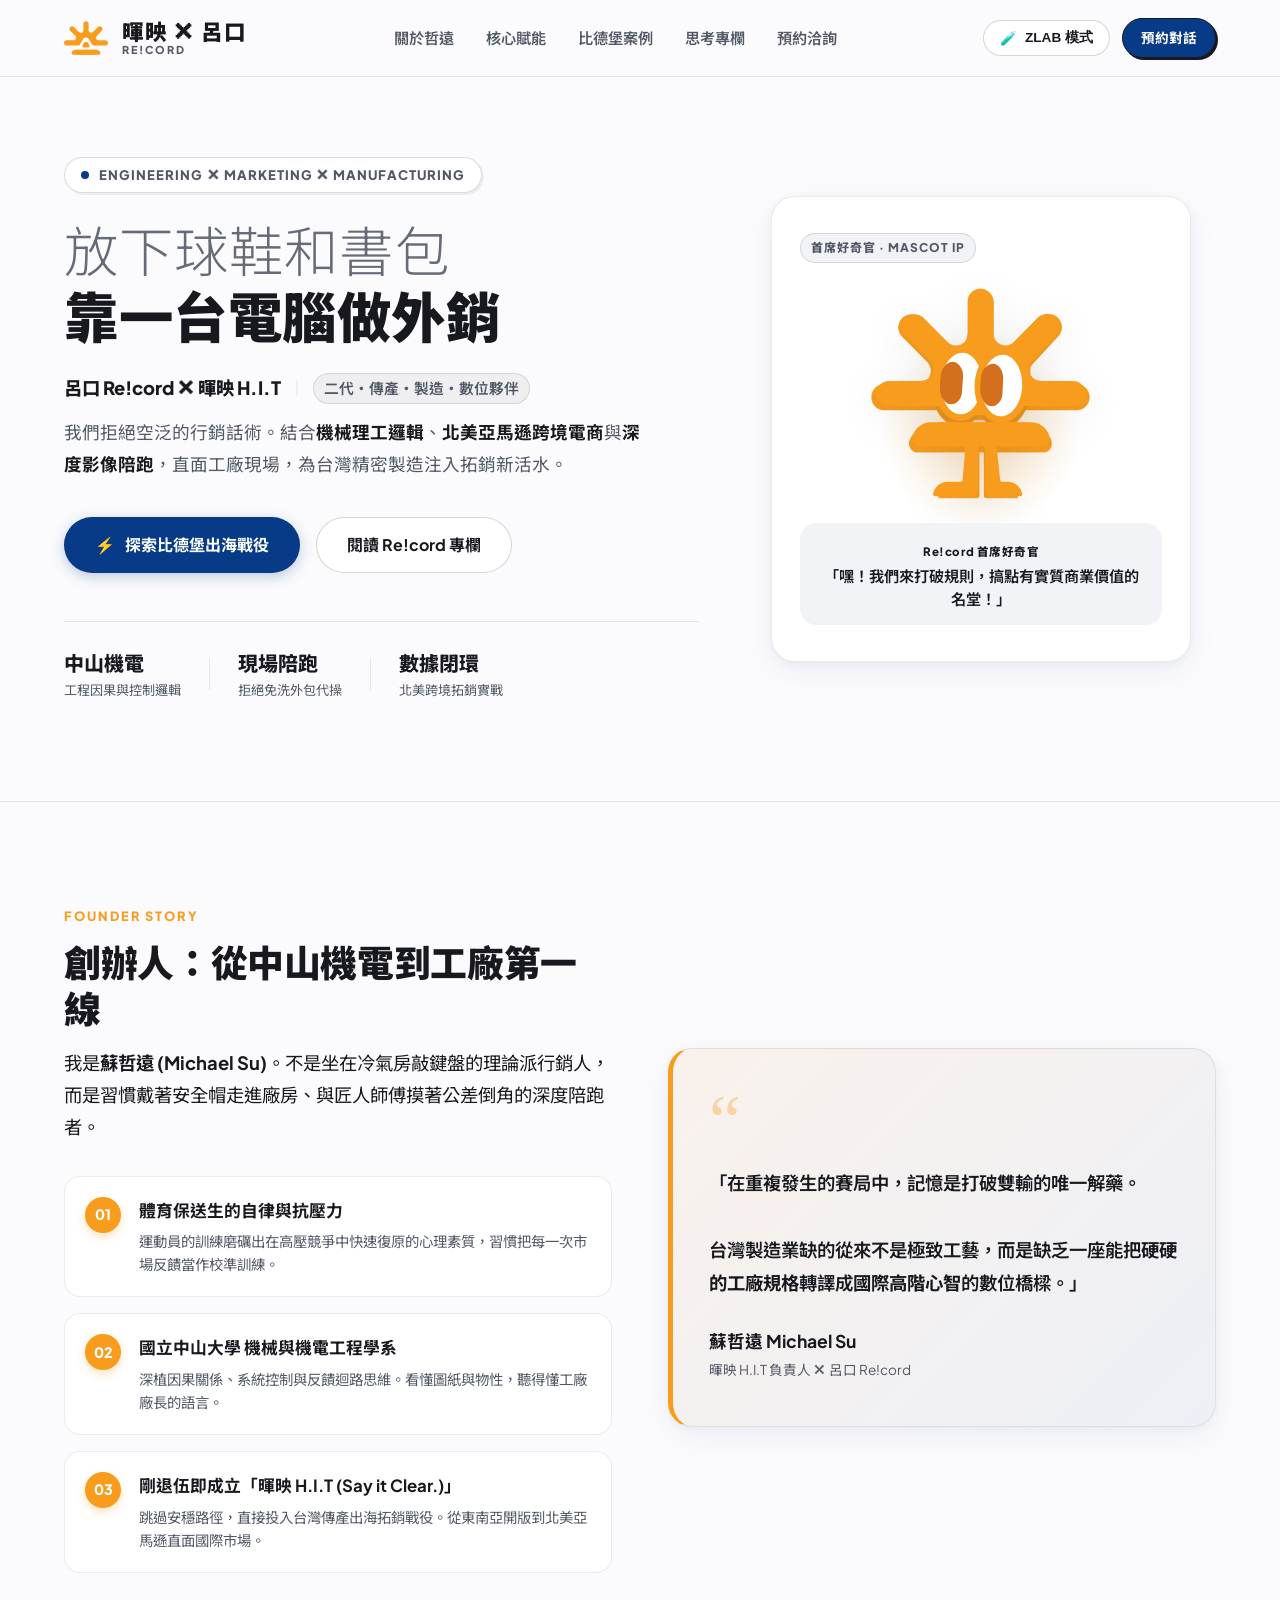
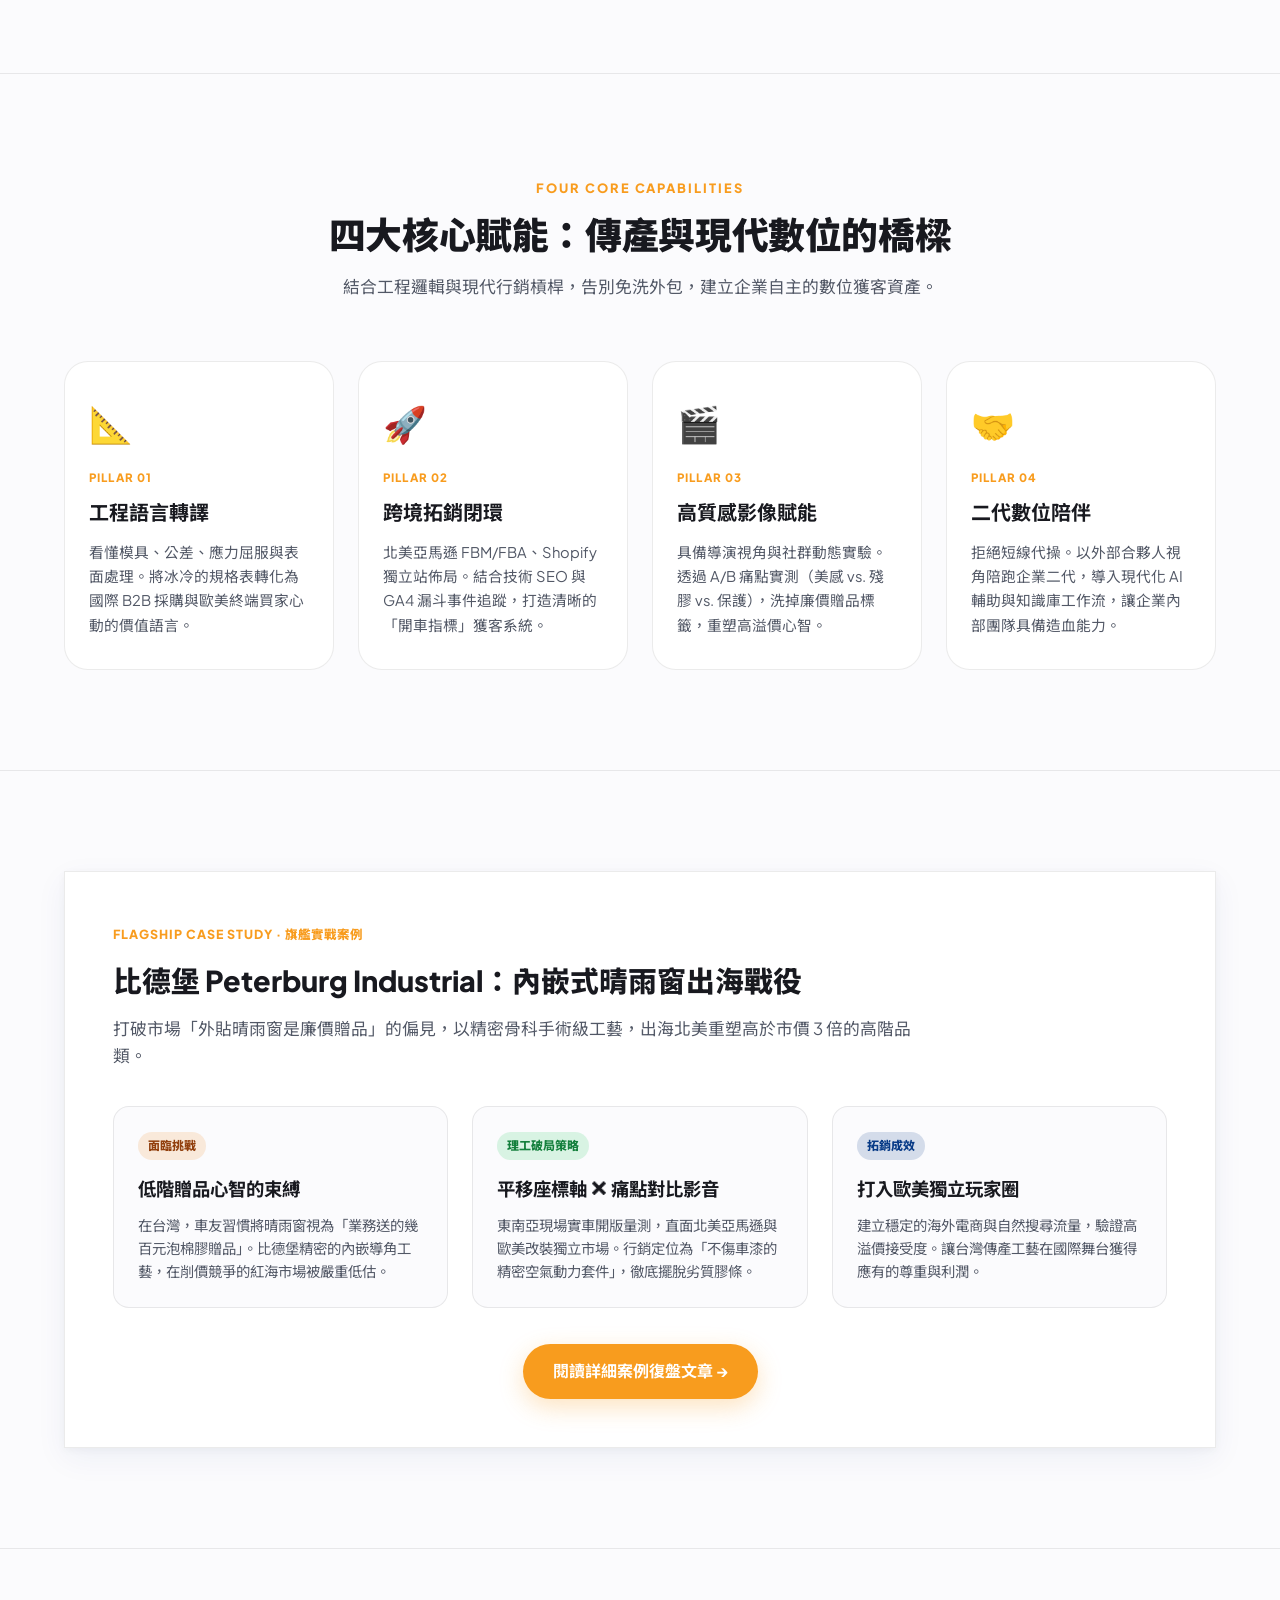
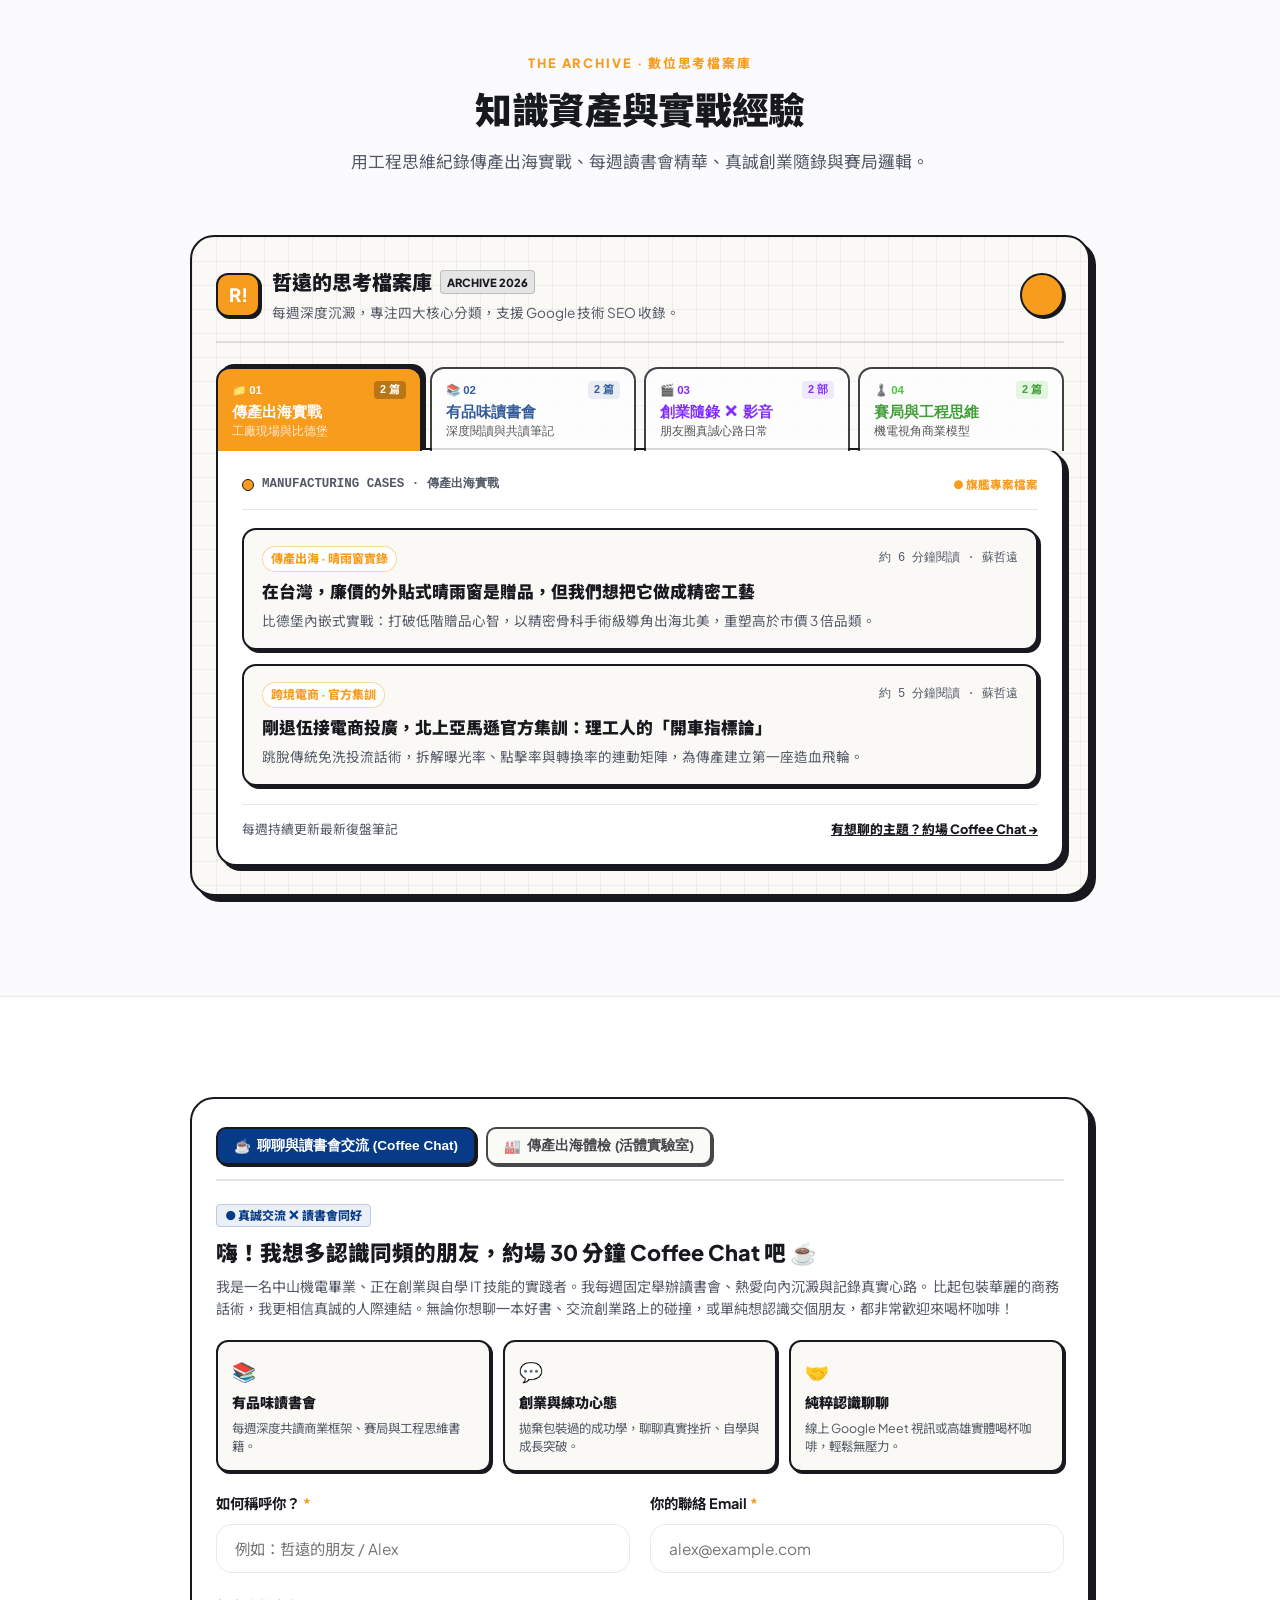
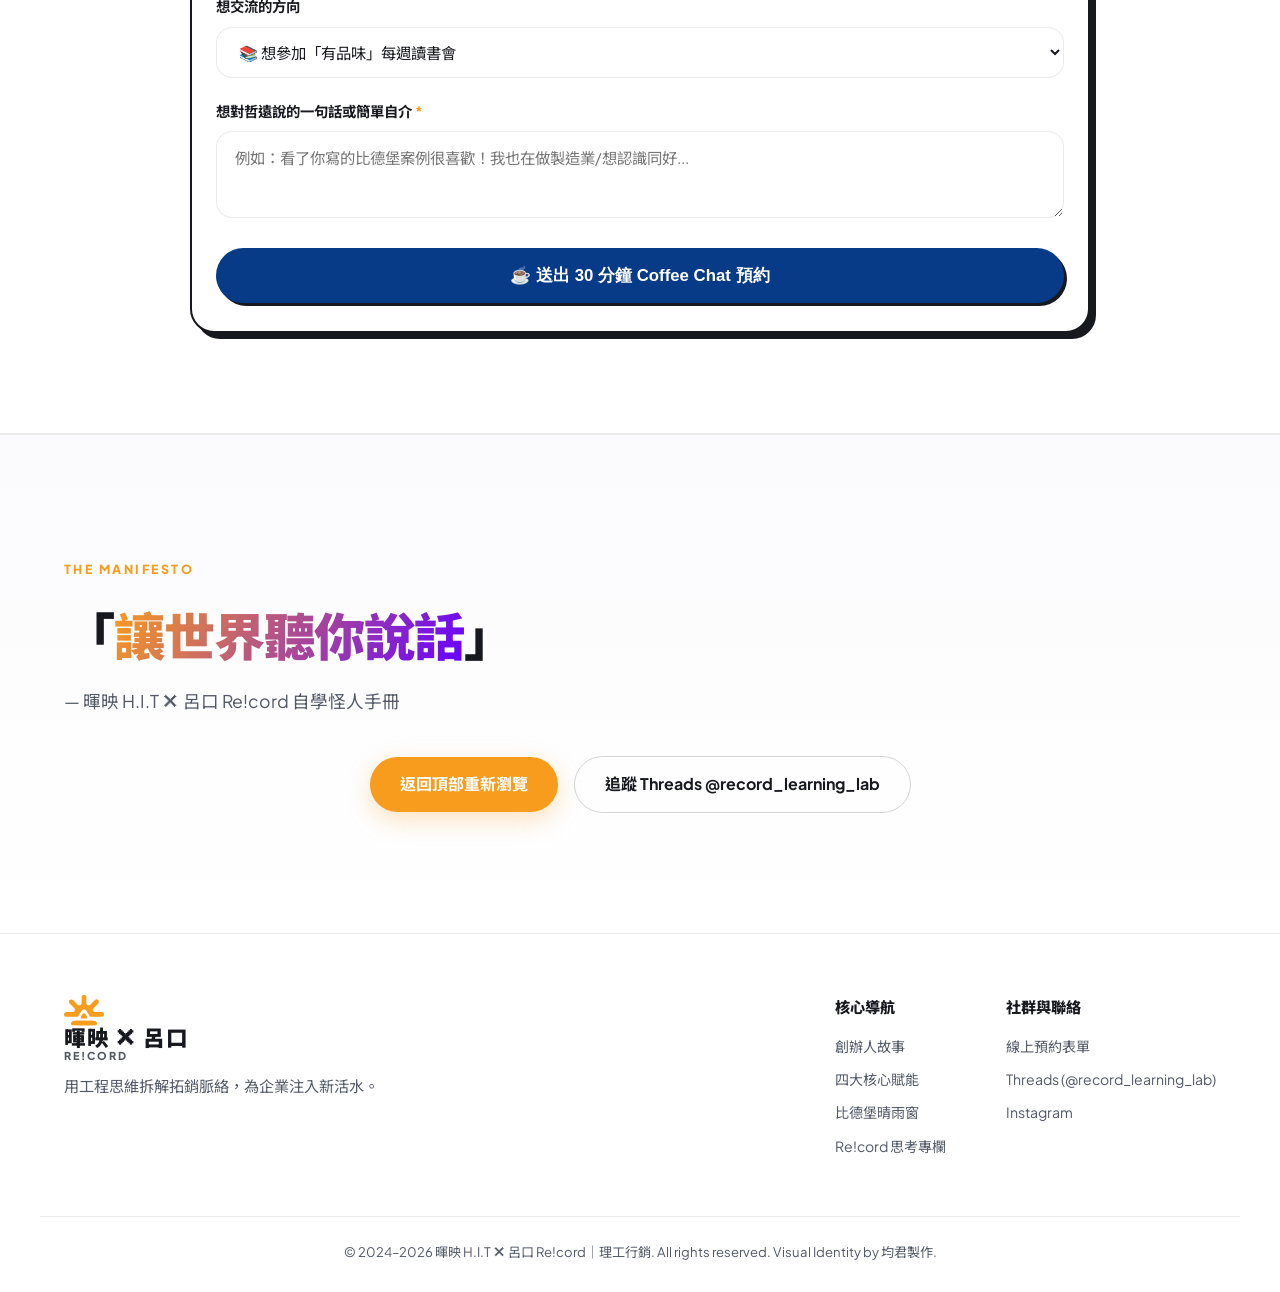
==== commit eee17e18: "copy: 更新檔案庫區塊大標題為「知識資產與實戰經驗」" ====
--- a/index.html
+++ b/index.html
@@ -363,7 +363,7 @@
       <div class="container">
         <div class="section-header text-center">
           <span class="section-subtitle">THE ARCHIVE · 數位思考檔案庫</span>
-          <h2 class="section-title">哲遠的知識資產與實戰檔案</h2>
+          <h2 class="section-title">知識資產與實戰經驗</h2>
           <p class="section-desc">
             用工程思維紀錄傳產出海實戰、每週讀書會精華、真誠創業隨錄與賽局邏輯。
           </p>
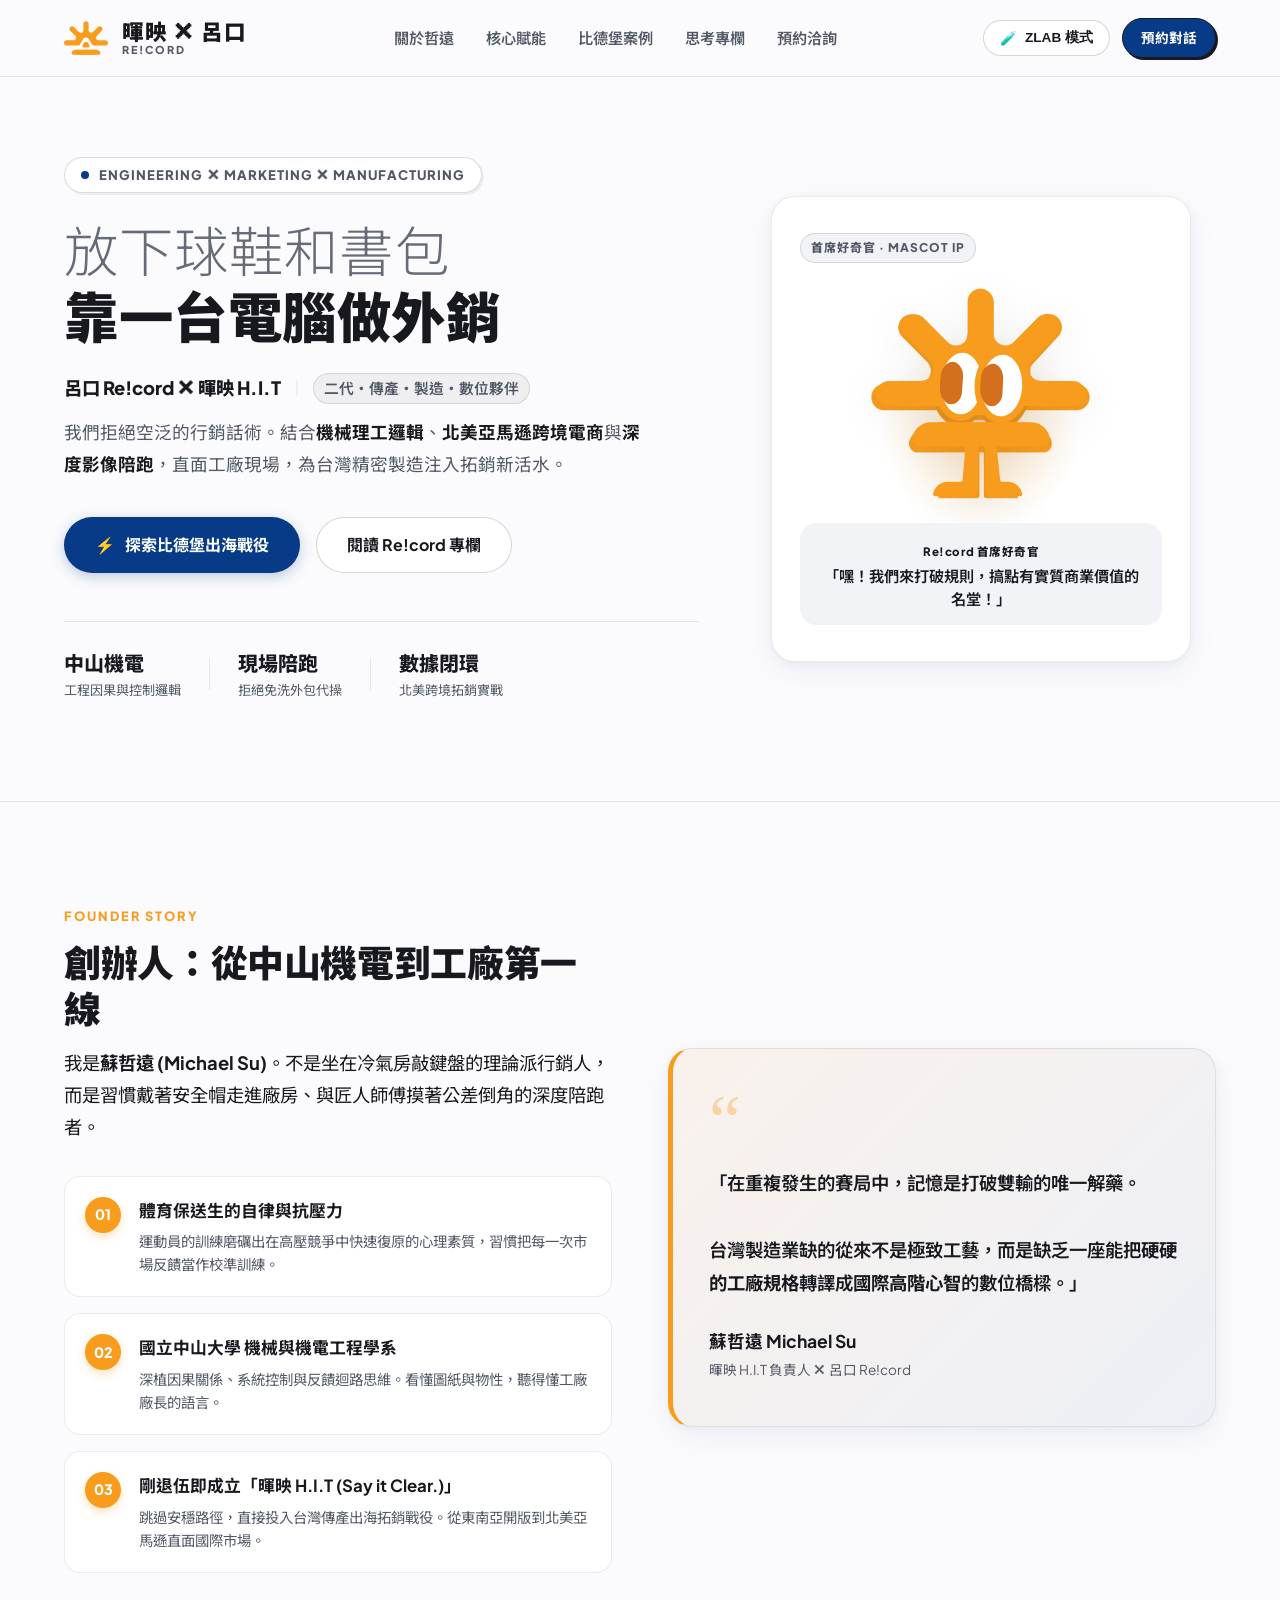
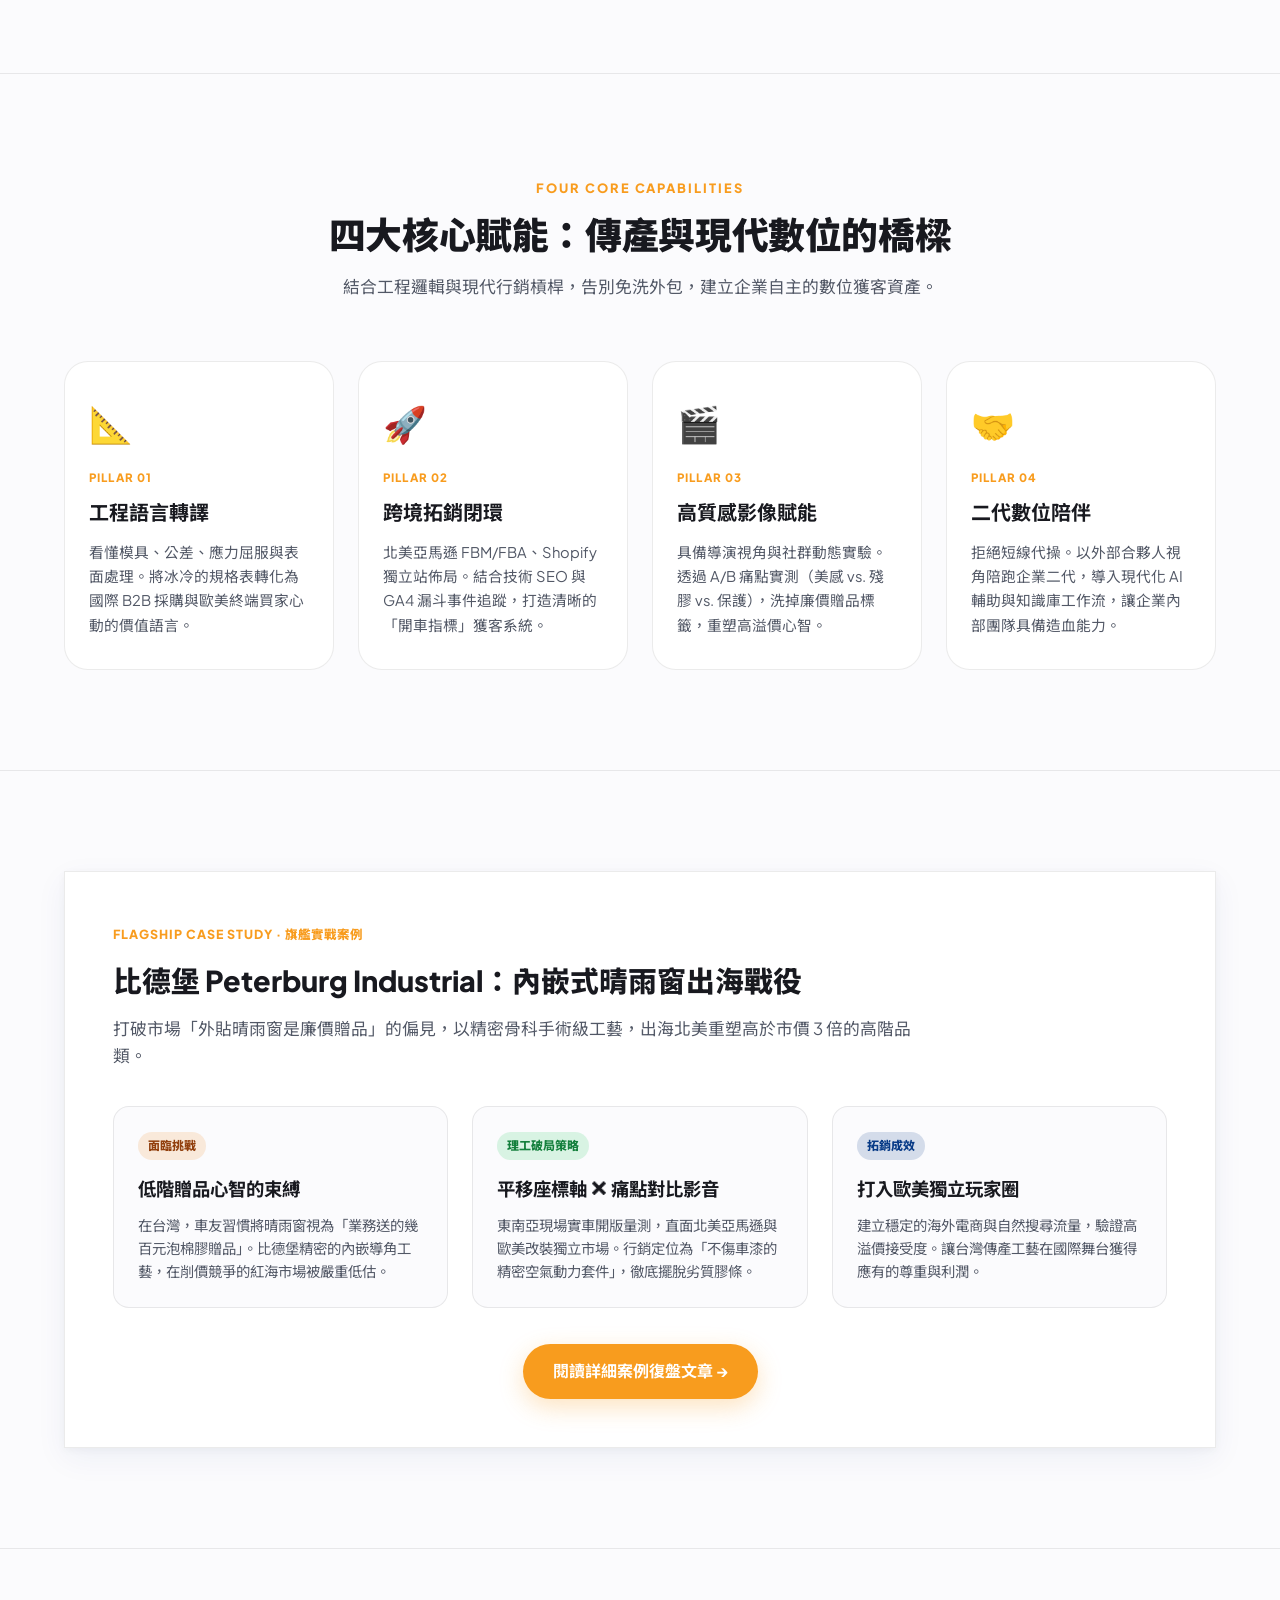
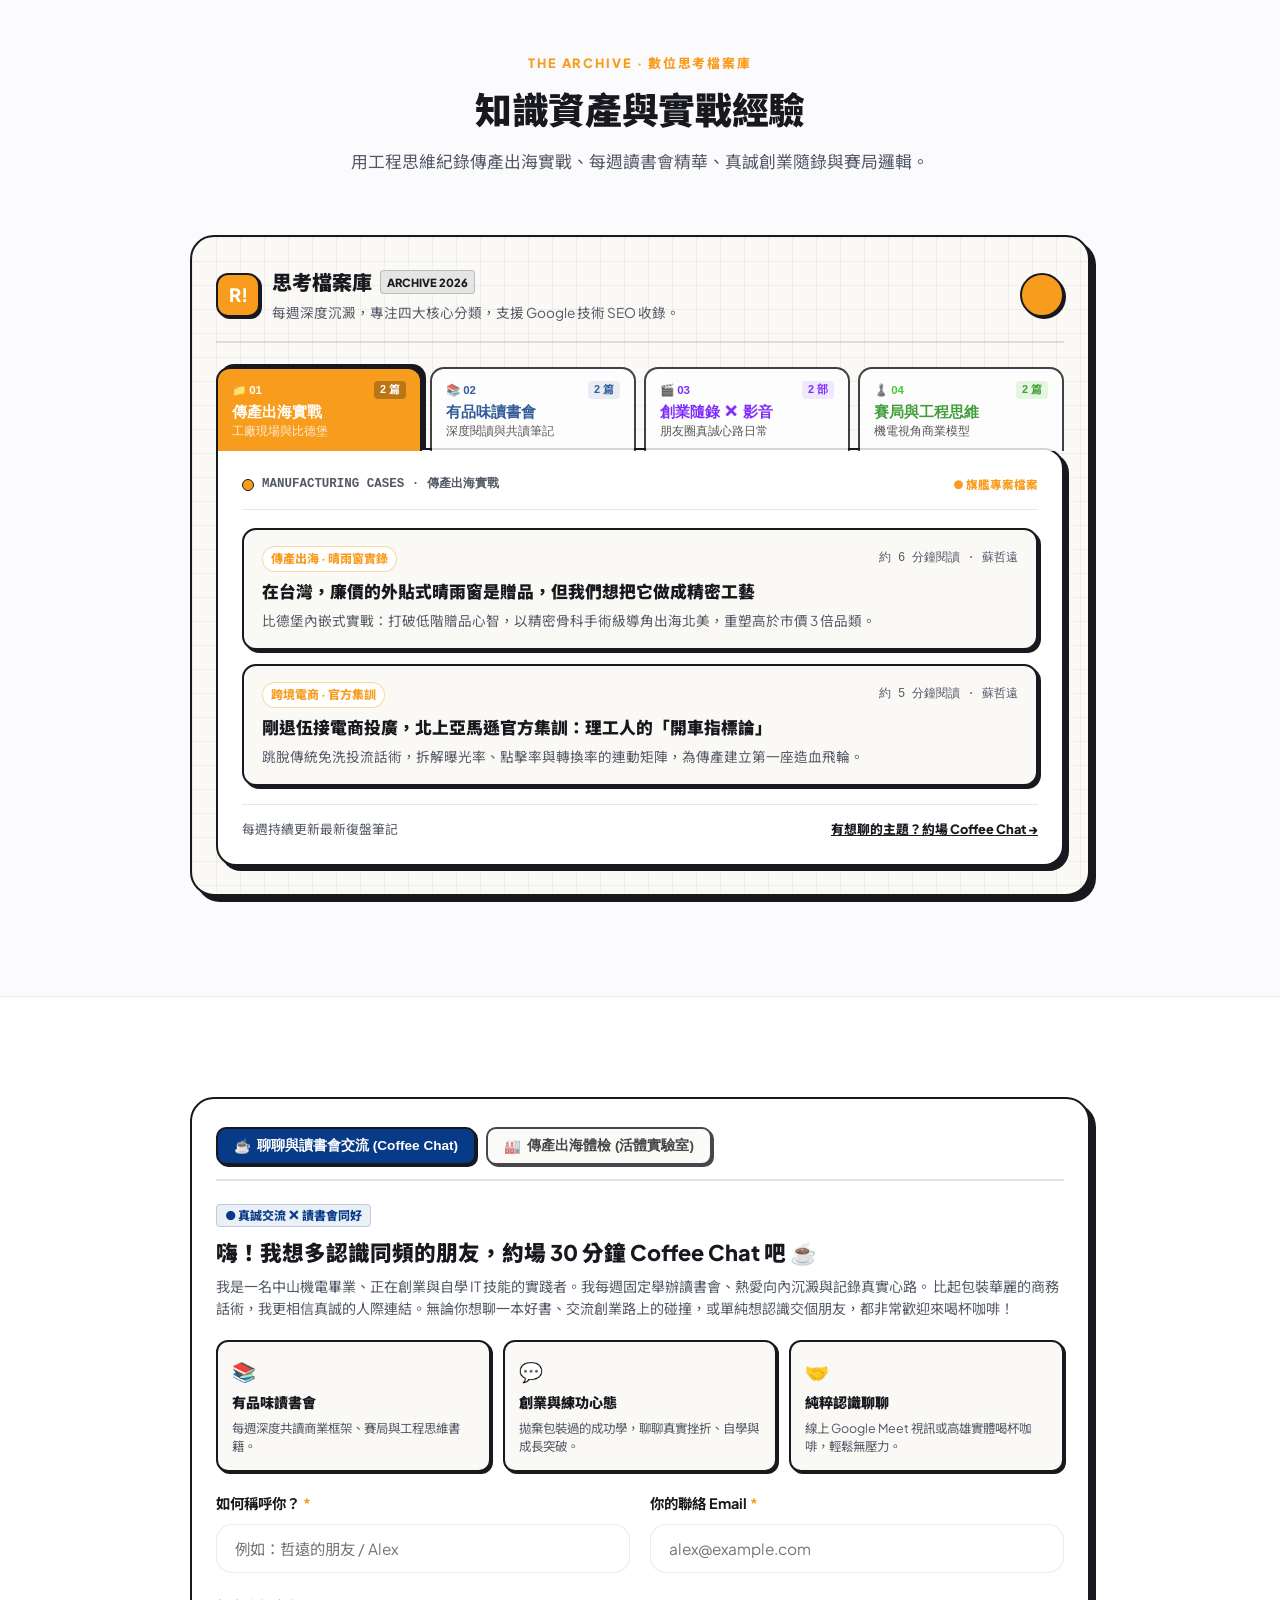
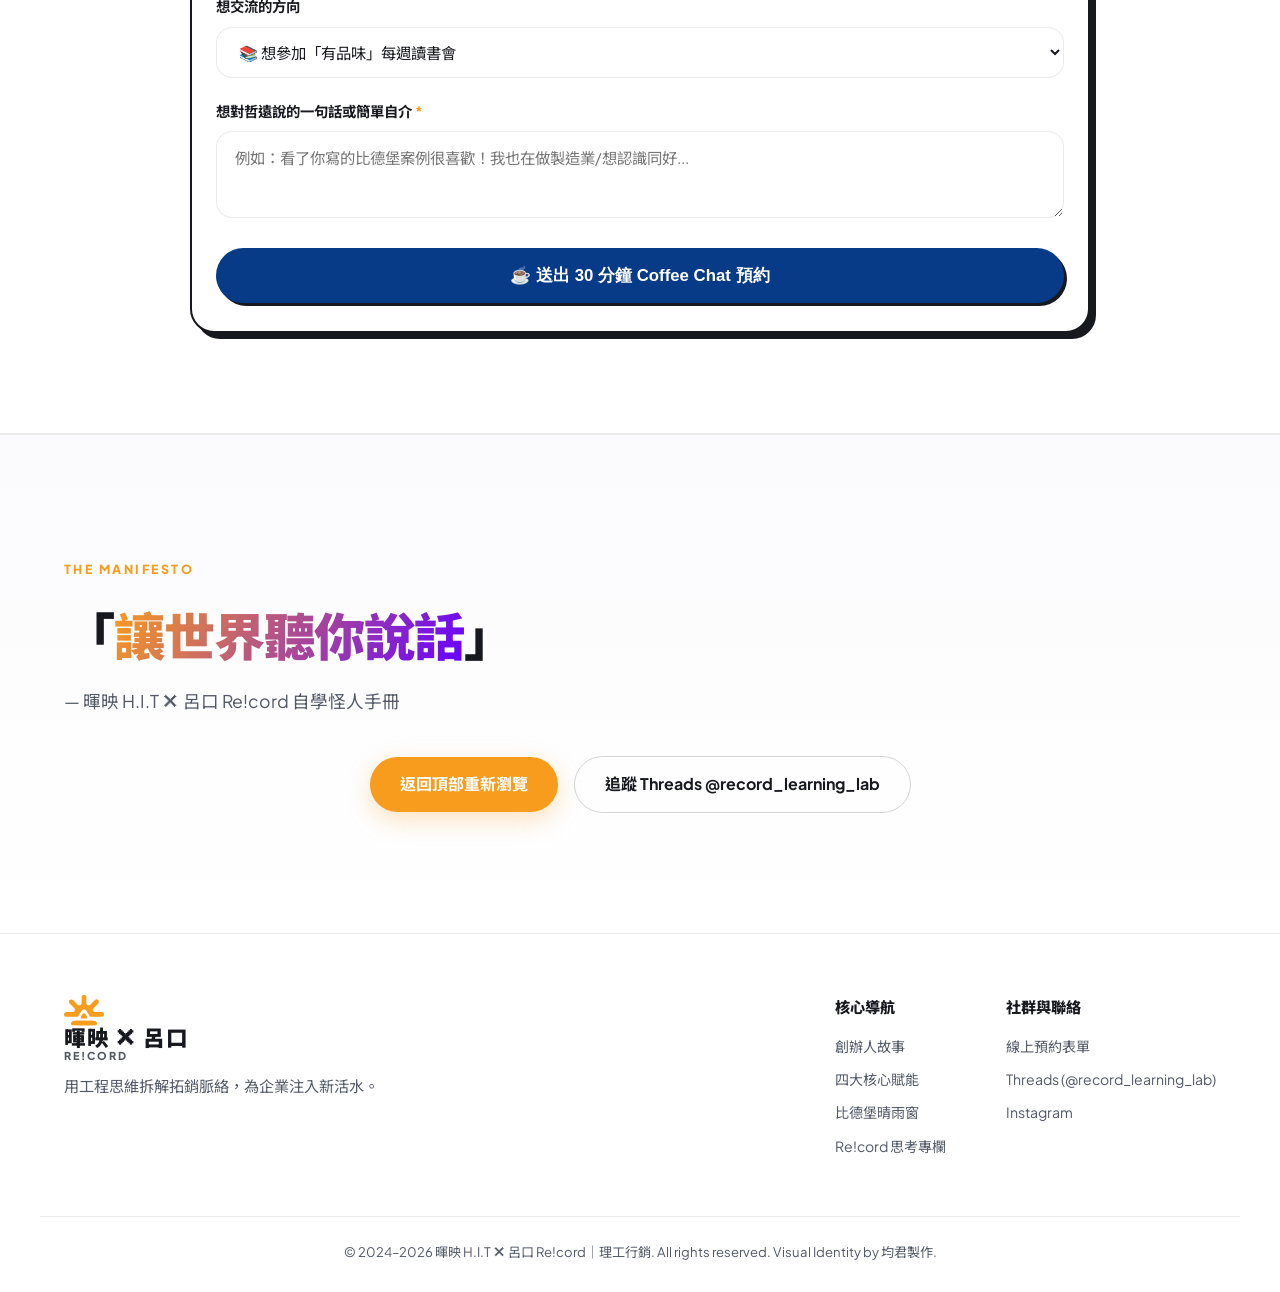
==== commit 842e9d39: "copy: 移除標題贅詞，將「哲遠的思考檔案庫」簡化為「思考檔案庫」" ====
--- a/index.html
+++ b/index.html
@@ -375,7 +375,7 @@
             <div style="display: flex; align-items: center; gap: 12px;">
               <div class="archive-brand-badge">R!</div>
               <div class="archive-title-group">
-                <h3>哲遠的思考檔案庫 <span style="font-size: 0.7rem; background: #e5e5e5; padding: 2px 6px; border-radius: 4px; border: 1px solid rgba(24,25,31,0.2);">ARCHIVE 2026</span></h3>
+                <h3>思考檔案庫 <span style="font-size: 0.7rem; background: #e5e5e5; padding: 2px 6px; border-radius: 4px; border: 1px solid rgba(24,25,31,0.2);">ARCHIVE 2026</span></h3>
                 <p>每週深度沉澱，專注四大核心分類，支援 Google 技術 SEO 收錄。</p>
               </div>
             </div>
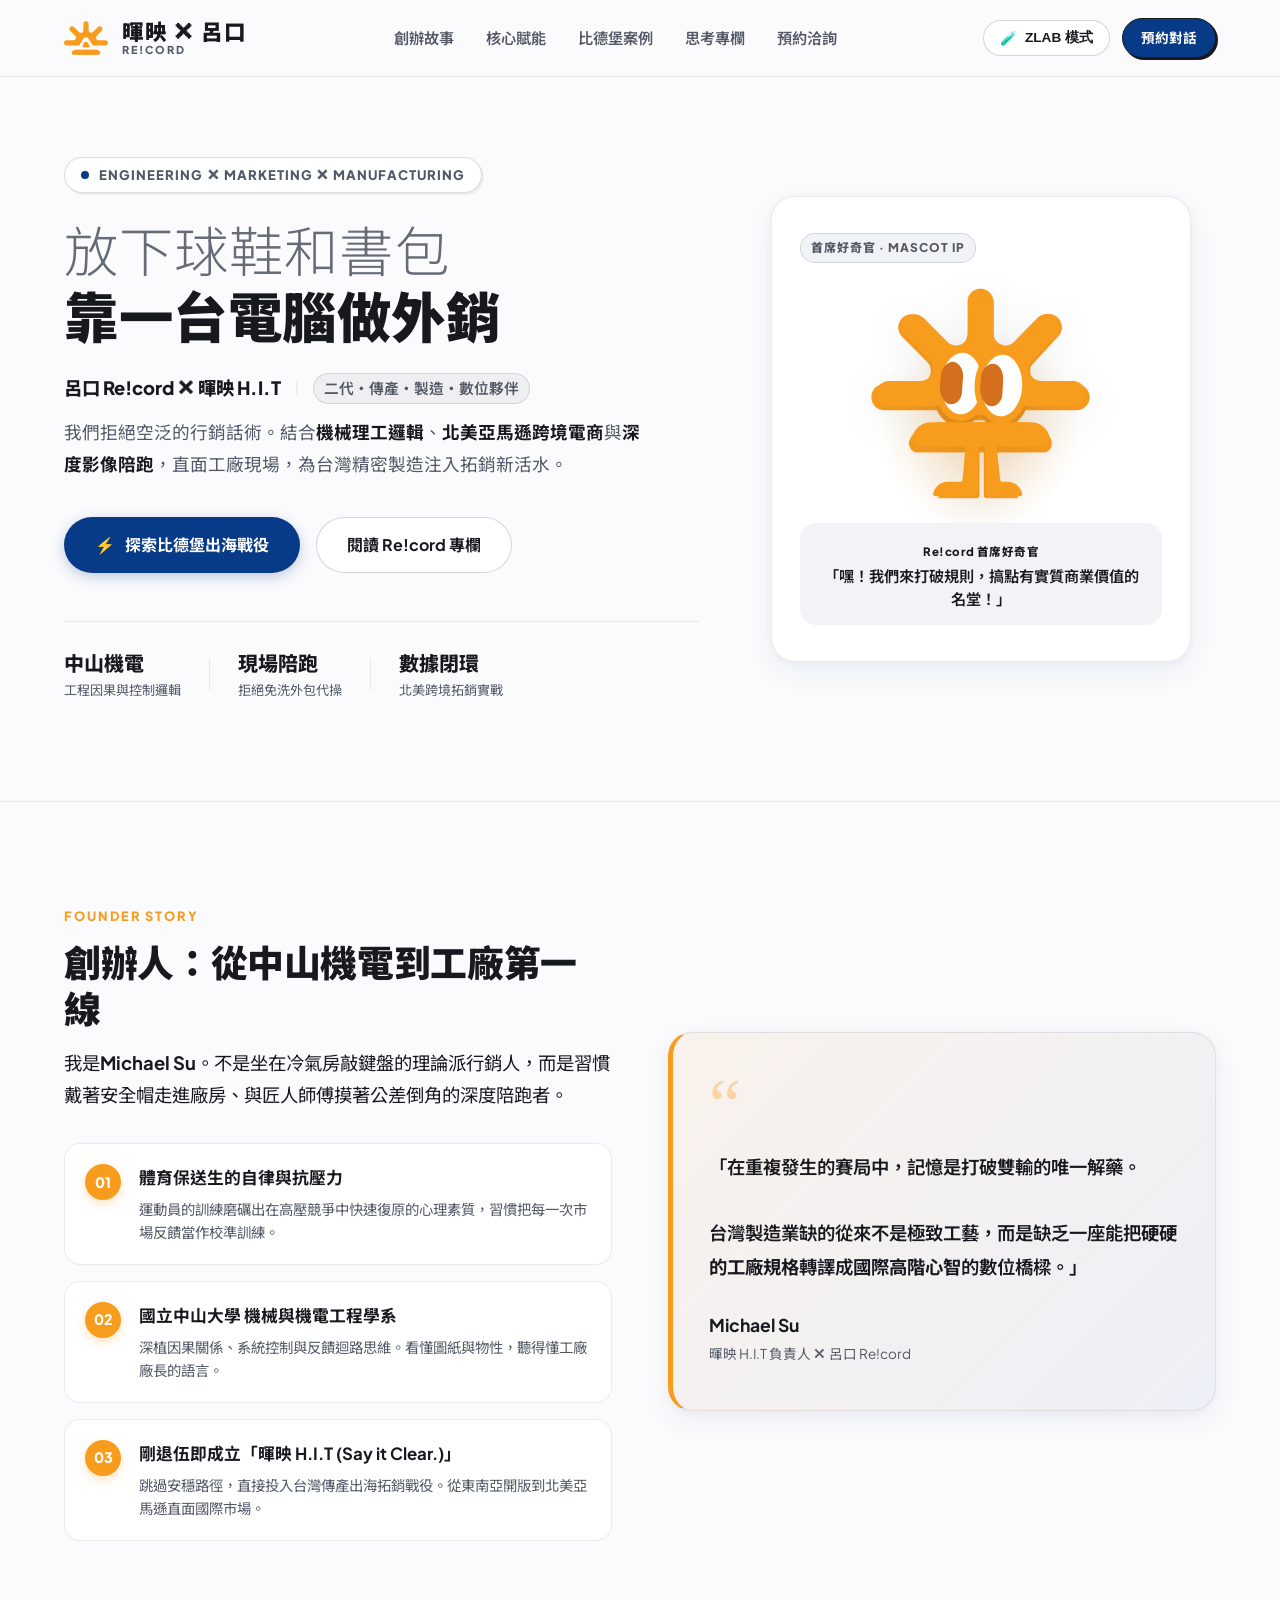
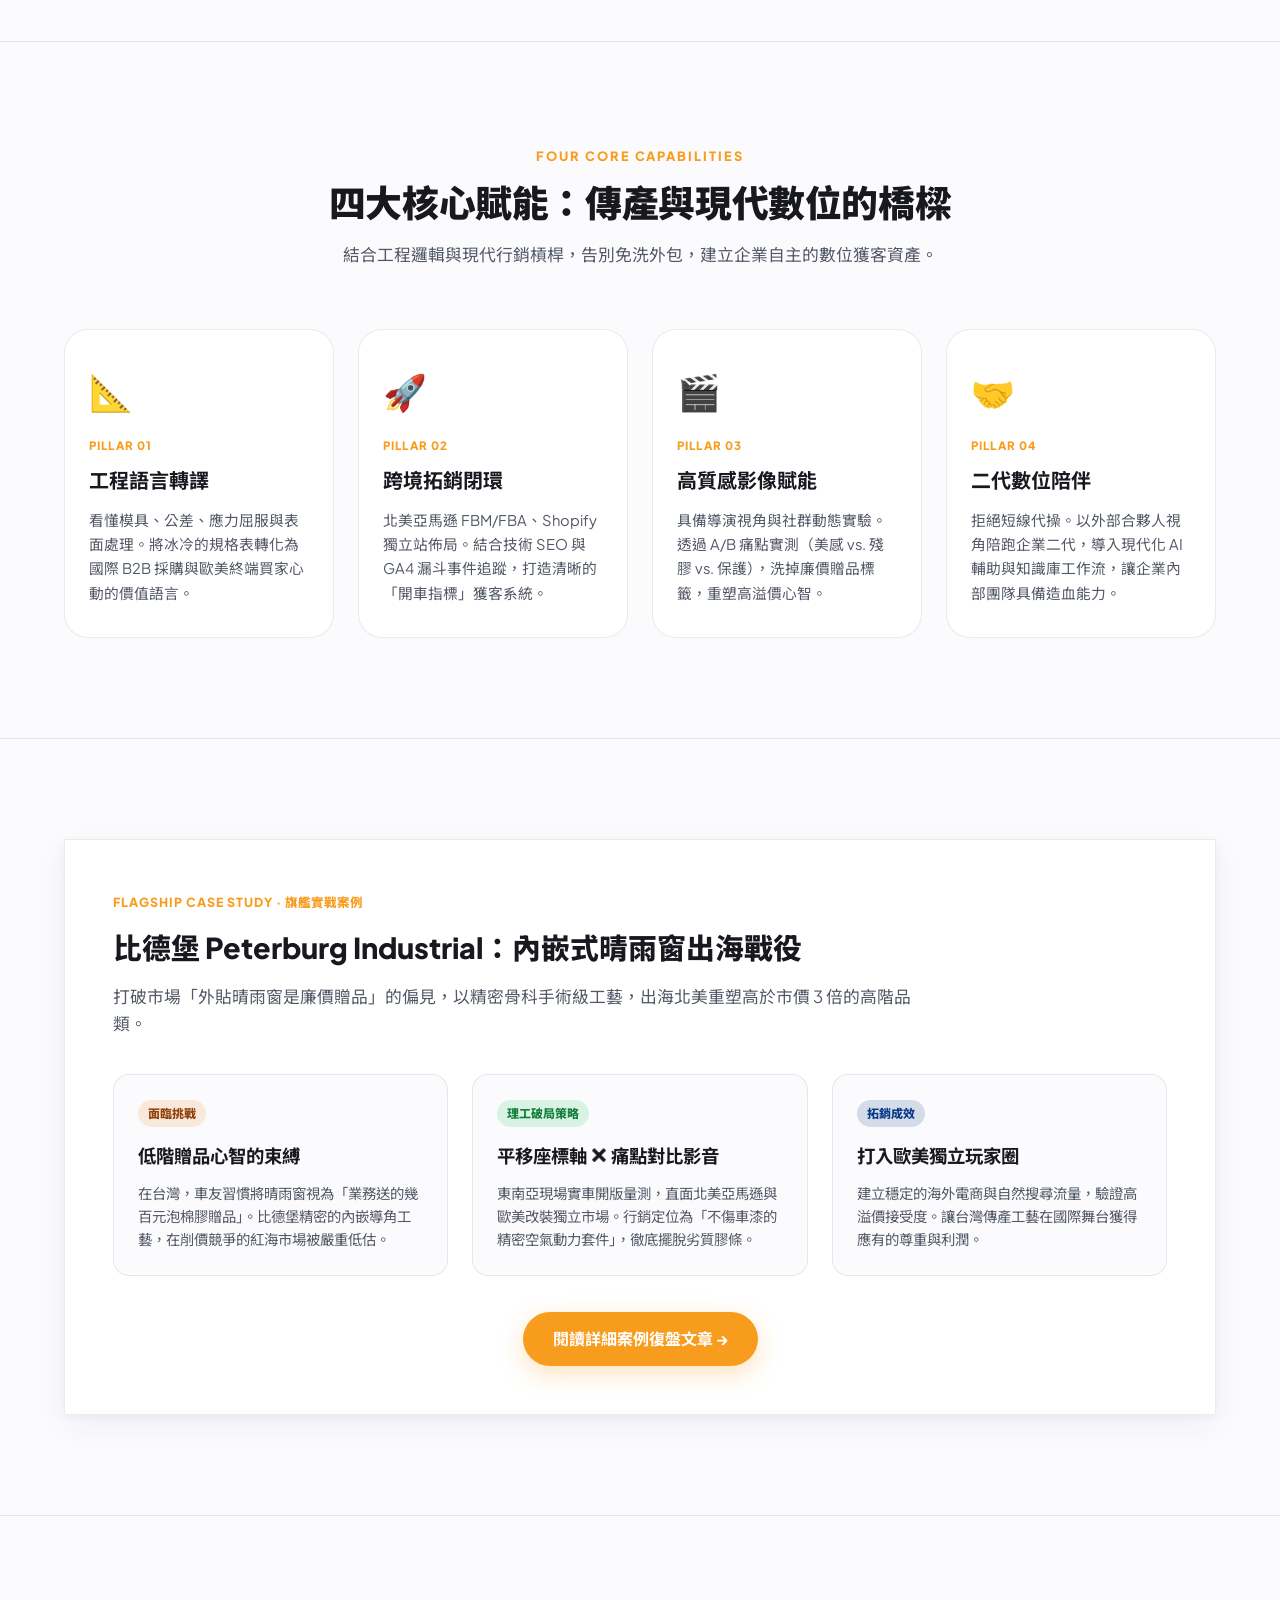
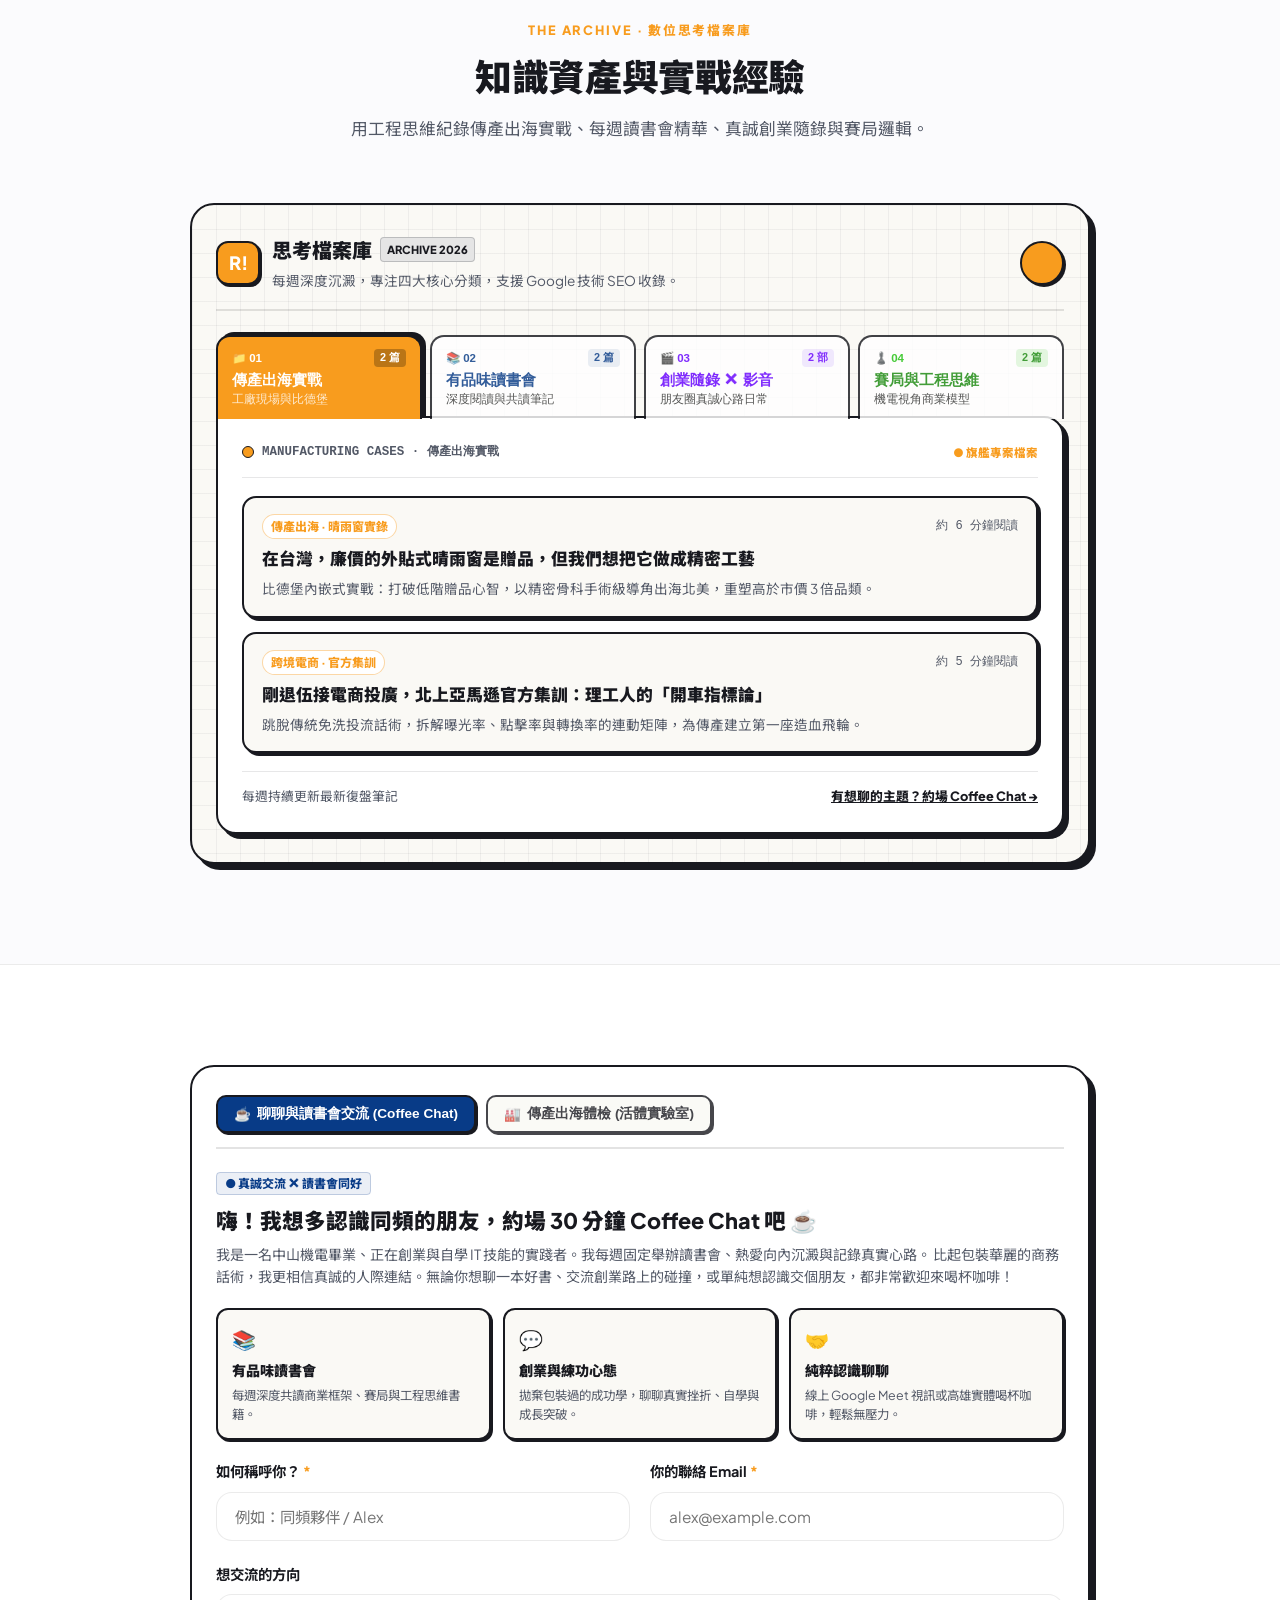
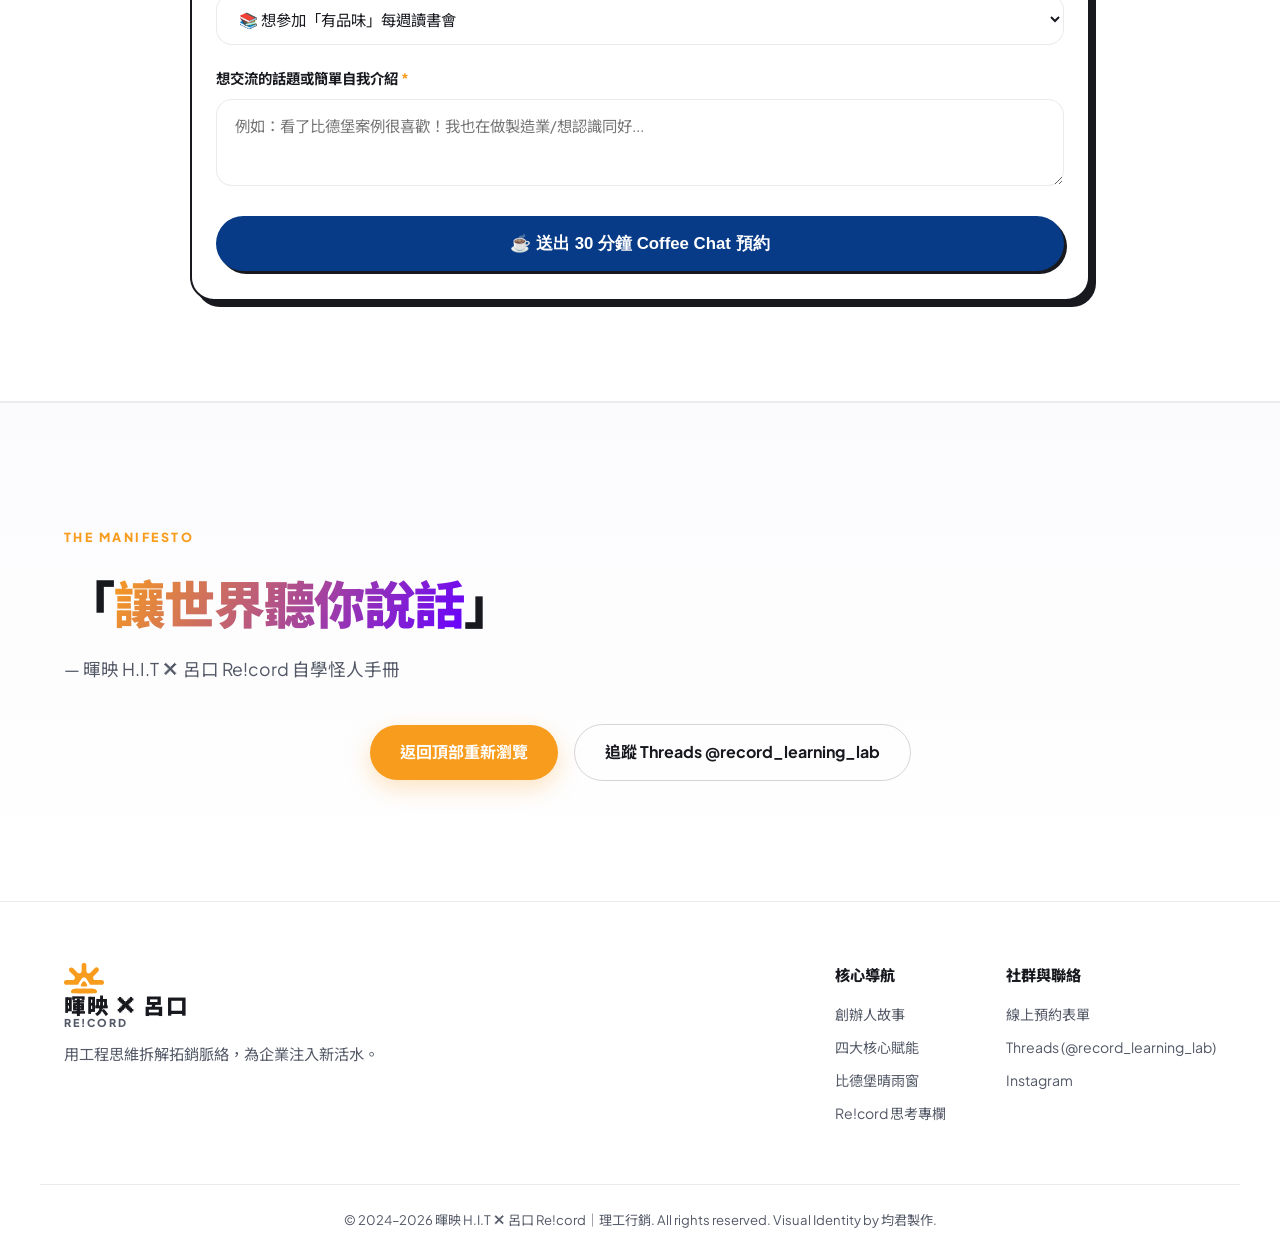
==== commit 1321341e: "copy: 全面移除全站「哲遠」字樣，統一收斂為客觀品牌與 Michael Su 署名" ====
--- a/index.html
+++ b/index.html
@@ -13,9 +13,9 @@
 
   <meta charset="UTF-8">
   <meta name="viewport" content="width=device-width, initial-scale=1.0">
-  <title>暉映 H.I.T ✕ 呂口 Re!cord ｜ 放下球鞋和書包，靠一台電腦做外銷 · 蘇哲遠</title>
-  <meta name="description" content="呂口 Re!cord（蘇哲遠）與暉映 H.I.T 官方基地。結合中山機電理工邏輯、北美亞馬遜跨境電商與深度影像陪跑，為台灣傳產製造業注入拓銷新活水。">
-  <meta name="keywords" content="理工行銷, 呂口, Re!cord, 蘇哲遠, 暉映 HIT, 傳產轉型, 亞馬遜出海, 比德堡晴雨窗, 製造業行銷">
+  <title>暉映 H.I.T ✕ 呂口 Re!cord ｜ 放下球鞋和書包，靠一台電腦做外銷</title>
+  <meta name="description" content="呂口 Re!cord ✕ 暉映 H.I.T 官方基地。結合中山機電理工邏輯、北美亞馬遜跨境電商與深度影像陪跑，為台灣傳產製造業注入拓銷新活水。">
+  <meta name="keywords" content="理工行銷, 呂口, Re!cord, Michael Su, 暉映 HIT, 傳產轉型, 亞馬遜出海, 比德堡晴雨窗, 製造業行銷">
   <meta name="robots" content="index, follow, max-image-preview:large">
   <link rel="canonical" href="https://michael040448-record.github.io/hueiin-return/">
   
@@ -40,8 +40,7 @@
     "description": "結合機械工程邏輯、北美亞馬遜跨境電商與深度影像陪跑，為台灣傳統製造業注入拓銷新活水。",
     "founder": {
       "@type": "Person",
-      "name": "蘇哲遠",
-      "alternateName": "Michael Su",
+      "name": "Michael Su",
       "jobTitle": "暉映 H.I.T 負責人 / 理工行銷顧問"
     },
     "sameAs": [
@@ -74,7 +73,7 @@
       </a>
 
       <nav class="nav-menu" id="navMenu">
-        <a href="#about" class="nav-link">關於哲遠</a>
+        <a href="#about" class="nav-link">創辦故事</a>
         <a href="#services" class="nav-link">核心賦能</a>
         <a href="#casestudy" class="nav-link">比德堡案例</a>
         <a href="#records" class="nav-link">思考專欄</a>
@@ -219,7 +218,7 @@
             <span class="section-subtitle">FOUNDER STORY</span>
             <h2 class="section-title">創辦人：從中山機電到工廠第一線</h2>
             <p class="body-lead">
-              我是<strong>蘇哲遠 (Michael Su)</strong>。不是坐在冷氣房敲鍵盤的理論派行銷人，而是習慣戴著安全帽走進廠房、與匠人師傅摸著公差倒角的深度陪跑者。
+              我是<strong>Michael Su</strong>。不是坐在冷氣房敲鍵盤的理論派行銷人，而是習慣戴著安全帽走進廠房、與匠人師傅摸著公差倒角的深度陪跑者。
             </p>
             <div class="story-timeline">
               <div class="timeline-card">
@@ -253,7 +252,7 @@
                 台灣製造業缺的從來不是極致工藝，而是缺乏一座能把<strong>硬硬的工廠規格</strong>轉譯成<strong>國際高階心智</strong>的數位橋樑。」
               </p>
               <div class="quote-author">
-                <strong>蘇哲遠 Michael Su</strong>
+                <strong>Michael Su</strong>
                 <span>暉映 H.I.T 負責人 ✕ 呂口 Re!cord</span>
               </div>
             </div>
@@ -358,7 +357,7 @@
       </div>
     </section>
 
-    <!-- 哲遠思考檔案庫 (THE ARCHIVE · 4 大實體資料夾) -->
+    <!-- 思考檔案庫 (THE ARCHIVE · 4 大實體資料夾) -->
     <section class="section records-section" id="records">
       <div class="container">
         <div class="section-header text-center">
@@ -442,7 +441,7 @@
               <a href="records/car-window-deflector.html" class="archive-card">
                 <div class="archive-card-meta">
                   <span class="archive-card-tag" style="color: #f89c1e; border-color: rgba(248, 156, 30, 0.4);">傳產出海 · 晴雨窗實錄</span>
-                  <span class="archive-card-time">約 6 分鐘閱讀 · 蘇哲遠</span>
+                  <span class="archive-card-time">約 6 分鐘閱讀</span>
                 </div>
                 <h3 class="archive-card-title">在台灣，廉價的外貼式晴雨窗是贈品，但我們想把它做成精密工藝</h3>
                 <p class="archive-card-snippet">比德堡內嵌式實戰：打破低階贈品心智，以精密骨科手術級導角出海北美，重塑高於市價 3 倍品類。</p>
@@ -451,7 +450,7 @@
               <a href="records/amazon-algorithm-log.html" class="archive-card">
                 <div class="archive-card-meta">
                   <span class="archive-card-tag" style="color: #f89c1e; border-color: rgba(248, 156, 30, 0.4);">跨境電商 · 官方集訓</span>
-                  <span class="archive-card-time">約 5 分鐘閱讀 · 蘇哲遠</span>
+                  <span class="archive-card-time">約 5 分鐘閱讀</span>
                 </div>
                 <h3 class="archive-card-title">剛退伍接電商投廣，北上亞馬遜官方集訓：理工人的「開車指標論」</h3>
                 <p class="archive-card-snippet">跳脫傳統免洗投流話術，拆解曝光率、點擊率與轉換率的連動矩陣，為傳產建立第一座造血飛輪。</p>
@@ -505,7 +504,7 @@
               <a href="records/game-theory-memory.html" class="archive-card">
                 <div class="archive-card-meta">
                   <span class="archive-card-tag" style="color: #21c110; border-color: rgba(33, 193, 16, 0.4);">思維模型 · 沉沒成本</span>
-                  <span class="archive-card-time">約 7 分鐘閱讀 · 蘇哲遠</span>
+                  <span class="archive-card-time">約 7 分鐘閱讀</span>
                 </div>
                 <h3 class="archive-card-title">賽局、記憶與真實：大腦如何面對創傷與影像的膜</h3>
                 <p class="archive-card-snippet">在重複發生的賽局中，記憶是打破雙輸困境的唯一解藥。理工人如何做人生與商業決策？</p>
@@ -514,7 +513,7 @@
               <a href="records/article-template.html" class="archive-card">
                 <div class="archive-card-meta">
                   <span class="archive-card-tag" style="color: #21c110; border-color: rgba(33, 193, 16, 0.4);">工程邏輯 · 營運閉環</span>
-                  <span class="archive-card-time">約 4 分鐘閱讀 · 蘇哲遠</span>
+                  <span class="archive-card-time">約 4 分鐘閱讀</span>
                 </div>
                 <h3 class="archive-card-title">不用死背語法：為什麼創業家都該具備「系統架構級」的 IT 思維？</h3>
                 <p class="archive-card-snippet">將公司業務流程視為一張大型狀態機，降低摩擦力、自動化沉澱資產，拒絕無效外包。</p>
@@ -580,11 +579,11 @@
 
             <!-- Coffee Chat Formspree 表單 -->
             <form id="coffeeForm" class="contact-form" style="padding: 0; box-shadow: none; border: none; background: transparent; margin-top: 20px;" action="https://formspree.io/f/mjykgryj" method="POST">
-              <input type="hidden" name="_subject" value="☕ 新的哲遠 Coffee Chat 交流預約！">
+              <input type="hidden" name="_subject" value="☕ 新的 Coffee Chat 交流預約！">
               <div class="form-grid-2col">
                 <div class="form-group">
                   <label for="coffeeName">如何稱呼你？ <span class="required">*</span></label>
-                  <input type="text" id="coffeeName" name="name" placeholder="例如：哲遠的朋友 / Alex" required>
+                  <input type="text" id="coffeeName" name="name" placeholder="例如：同頻夥伴 / Alex" required>
                 </div>
                 <div class="form-group">
                   <label for="coffeeEmail">你的聯絡 Email <span class="required">*</span></label>
@@ -601,8 +600,8 @@
                 </select>
               </div>
               <div class="form-group">
-                <label for="coffeeMessage">想對哲遠說的一句話或簡單自介 <span class="required">*</span></label>
-                <textarea id="coffeeMessage" name="message" rows="3" placeholder="例如：看了你寫的比德堡案例很喜歡！我也在做製造業/想認識同好..." required></textarea>
+                <label for="coffeeMessage">想交流的話題或簡單自我介紹 <span class="required">*</span></label>
+                <textarea id="coffeeMessage" name="message" rows="3" placeholder="例如：看了比德堡案例很喜歡！我也在做製造業/想認識同好..." required></textarea>
               </div>
               <button id="coffeeSubmitBtn" type="submit" class="btn btn-primary btn-block btn-lg" style="background: #083b87; border-color: #18191f; box-shadow: 3px 3px 0 #18191f;">
                 <span>☕ 送出 30 分鐘 Coffee Chat 預約</span>
--- a/style.css
+++ b/style.css
@@ -2863,7 +2863,7 @@
 }
 
 /* ==========================================================================
-   8. 哲遠思考檔案庫 (The Archive) ✕ 新粗獷資料夾 ✕ 雙軌 CTA 樣式
+   8. 思考檔案庫 (The Archive) ✕ 新粗獷資料夾 ✕ 雙軌 CTA 樣式
    ========================================================================== */
 
 .archive-wrapper {
